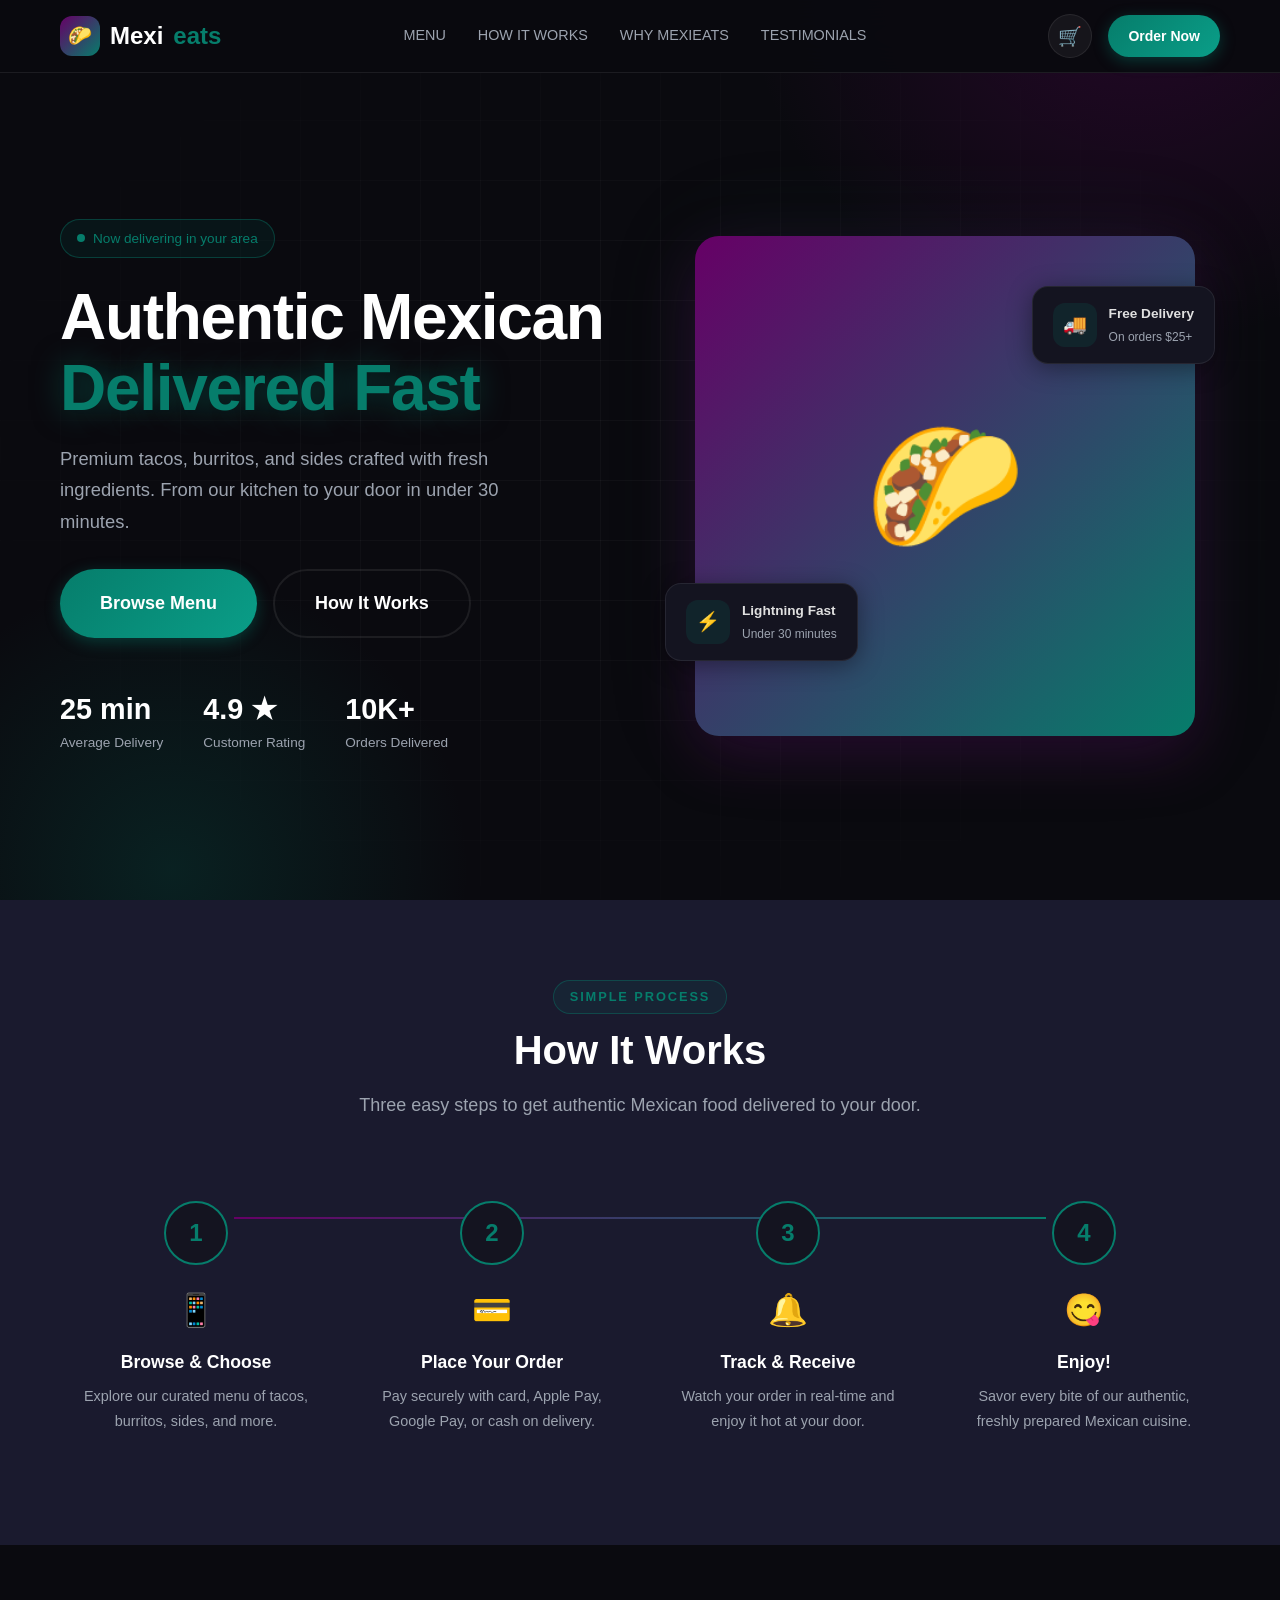
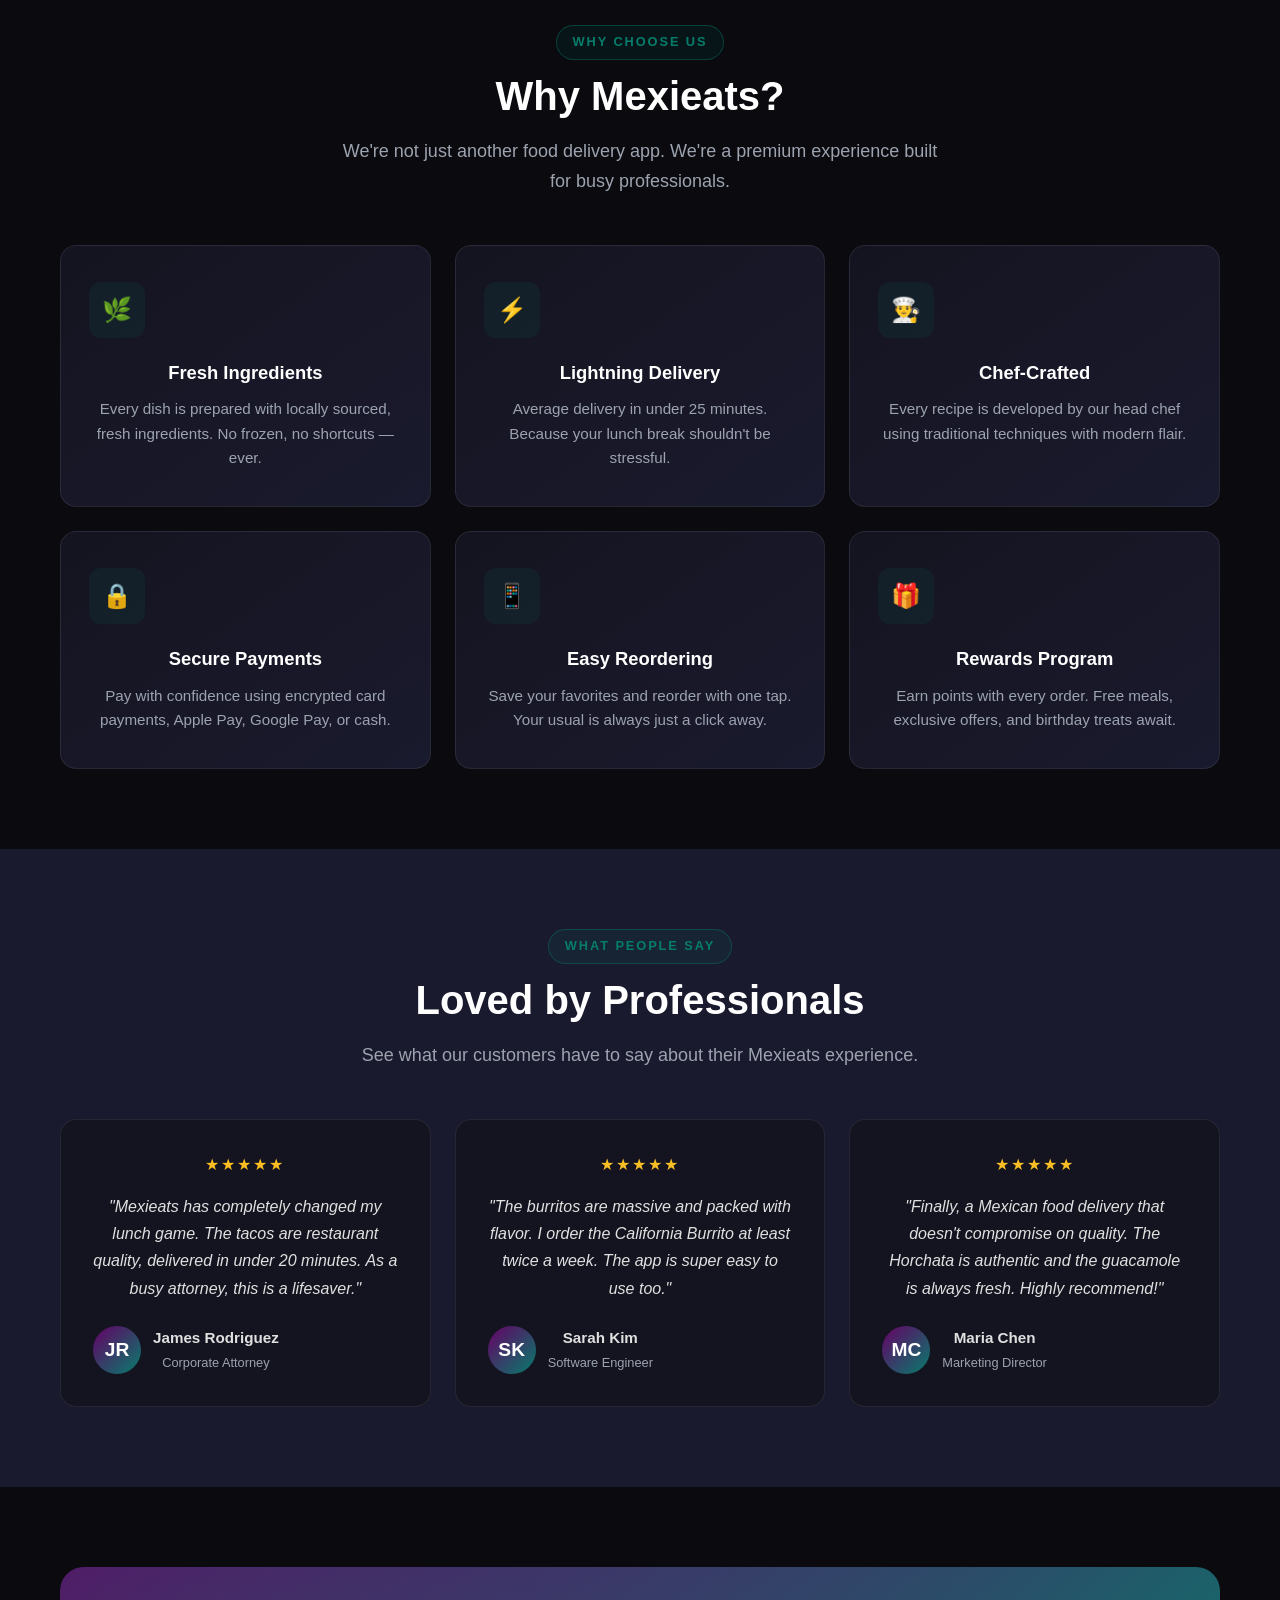
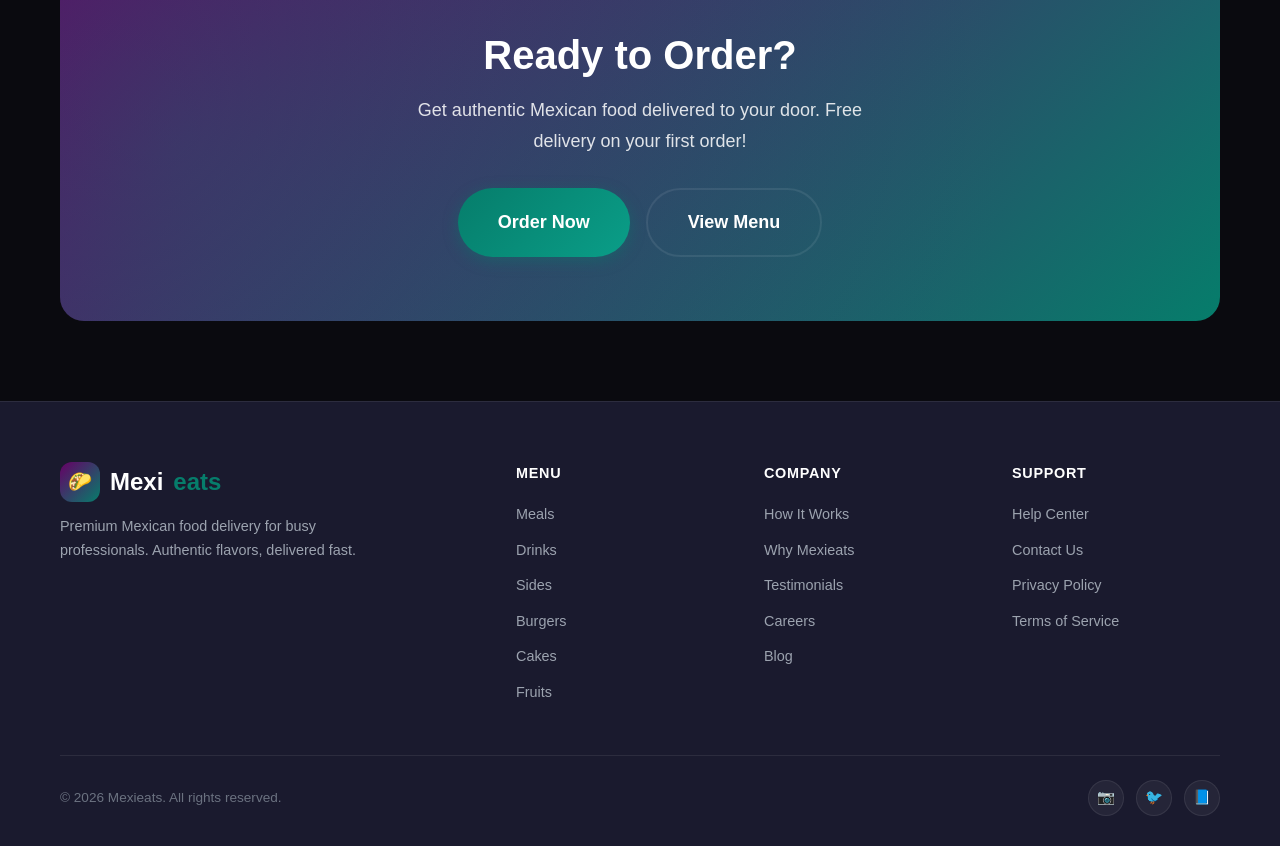
==== index.html @ 7af0306f "Mexieats - Premium Mexican food delivery website with dark theme, menu, cart, and checkout flow" ====
<!DOCTYPE html>
<html lang="en">
<head>
  <meta charset="UTF-8">
  <meta name="viewport" content="width=device-width, initial-scale=1.0">
  <title>Mexieats - Premium Mexican Food Delivery</title>
  <meta name="description" content="Authentic Mexican cuisine delivered to your door. Order tacos, burritos, drinks & more from Mexieats.">
  <link rel="stylesheet" href="css/styles.css">
  <link rel="icon" href="data:image/svg+xml,<svg xmlns='http://www.w3.org/2000/svg' viewBox='0 0 100 100'><text y='.9em' font-size='90'>🌮</text></svg>">
</head>
<body>

  <!-- Navbar -->
  <nav class="navbar">
    <div class="container">
      <a href="index.html" class="nav-logo">
        <div class="nav-logo-icon">🌮</div>
        Mexi<span>eats</span>
      </a>
      <div class="nav-links">
        <a href="menu.html" class="nav-link">MENU</a>
        <a href="#how-it-works" class="nav-link">HOW IT WORKS</a>
        <a href="#why-mexieats" class="nav-link">WHY MEXIEATS</a>
        <a href="#testimonials" class="nav-link">TESTIMONIALS</a>
      </div>
      <div class="nav-actions">
        <button class="nav-cart" aria-label="Open cart">
          🛒
          <span class="nav-cart-badge">0</span>
        </button>
        <a href="menu.html" class="btn btn-primary btn-sm">Order Now</a>
        <button class="mobile-menu-btn" aria-label="Toggle menu">
          <span></span><span></span><span></span>
        </button>
      </div>
    </div>
  </nav>

  <!-- Mobile Menu -->
  <div class="mobile-menu">
    <a href="menu.html" class="nav-link">MENU</a>
    <a href="#how-it-works" class="nav-link">HOW IT WORKS</a>
    <a href="#why-mexieats" class="nav-link">WHY MEXIEATS</a>
    <a href="#testimonials" class="nav-link">TESTIMONIALS</a>
    <a href="menu.html" class="btn btn-primary">Order Now</a>
  </div>

  <!-- Hero Section -->
  <section class="hero">
    <div class="hero-bg">
      <div class="hero-bg-gradient"></div>
      <div class="hero-bg-gradient-2"></div>
      <div class="hero-grid"></div>
    </div>
    <div class="container">
      <div class="hero-content">
        <div class="hero-badge">
          <span class="hero-badge-dot"></span>
          Now delivering in your area
        </div>
        <h1>Authentic Mexican<br><span class="glow">Delivered Fast</span></h1>
        <p class="hero-desc">Premium tacos, burritos, and sides crafted with fresh ingredients. From our kitchen to your door in under 30 minutes.</p>
        <div class="hero-cta">
          <a href="menu.html" class="btn btn-primary btn-lg">Browse Menu</a>
          <a href="#how-it-works" class="btn btn-secondary btn-lg">How It Works</a>
        </div>
        <div class="hero-stats">
          <div class="hero-stat">
            <div class="hero-stat-number">25 min</div>
            <div class="hero-stat-label">Average Delivery</div>
          </div>
          <div class="hero-stat">
            <div class="hero-stat-number">4.9 ★</div>
            <div class="hero-stat-label">Customer Rating</div>
          </div>
          <div class="hero-stat">
            <div class="hero-stat-number">10K+</div>
            <div class="hero-stat-label">Orders Delivered</div>
          </div>
        </div>
      </div>
      <div class="hero-visual">
        <div class="hero-image-wrapper">
          <div class="hero-image">🌮</div>
          <div class="hero-float-card card-1">
            <div class="icon">🚚</div>
            <div class="info">
              <h4>Free Delivery</h4>
              <p>On orders $25+</p>
            </div>
          </div>
          <div class="hero-float-card card-2">
            <div class="icon">⚡</div>
            <div class="info">
              <h4>Lightning Fast</h4>
              <p>Under 30 minutes</p>
            </div>
          </div>
        </div>
      </div>
    </div>
  </section>

  <!-- How It Works -->
  <section class="how-it-works section-padding" id="how-it-works">
    <div class="container text-center">
      <span class="section-label">Simple Process</span>
      <h2 class="section-title">How It Works</h2>
      <p class="section-desc">Three easy steps to get authentic Mexican food delivered to your door.</p>
      <div class="steps-grid">
        <div class="step-card reveal">
          <div class="step-number">1</div>
          <div style="font-size:2rem;margin-bottom:12px">📱</div>
          <h3>Browse & Choose</h3>
          <p>Explore our curated menu of tacos, burritos, sides, and more.</p>
        </div>
        <div class="step-card reveal">
          <div class="step-number">2</div>
          <div style="font-size:2rem;margin-bottom:12px">💳</div>
          <h3>Place Your Order</h3>
          <p>Pay securely with card, Apple Pay, Google Pay, or cash on delivery.</p>
        </div>
        <div class="step-card reveal">
          <div class="step-number">3</div>
          <div style="font-size:2rem;margin-bottom:12px">🔔</div>
          <h3>Track & Receive</h3>
          <p>Watch your order in real-time and enjoy it hot at your door.</p>
        </div>
        <div class="step-card reveal">
          <div class="step-number">4</div>
          <div style="font-size:2rem;margin-bottom:12px">😋</div>
          <h3>Enjoy!</h3>
          <p>Savor every bite of our authentic, freshly prepared Mexican cuisine.</p>
        </div>
      </div>
    </div>
  </section>

  <!-- Why Mexieats -->
  <section class="section-padding" id="why-mexieats">
    <div class="container text-center">
      <span class="section-label">Why Choose Us</span>
      <h2 class="section-title">Why Mexieats?</h2>
      <p class="section-desc">We're not just another food delivery app. We're a premium experience built for busy professionals.</p>
      <div class="why-grid">
        <div class="why-card reveal">
          <div class="why-card-icon">🌿</div>
          <h3>Fresh Ingredients</h3>
          <p>Every dish is prepared with locally sourced, fresh ingredients. No frozen, no shortcuts — ever.</p>
        </div>
        <div class="why-card reveal">
          <div class="why-card-icon">⚡</div>
          <h3>Lightning Delivery</h3>
          <p>Average delivery in under 25 minutes. Because your lunch break shouldn't be stressful.</p>
        </div>
        <div class="why-card reveal">
          <div class="why-card-icon">👨‍🍳</div>
          <h3>Chef-Crafted</h3>
          <p>Every recipe is developed by our head chef using traditional techniques with modern flair.</p>
        </div>
        <div class="why-card reveal">
          <div class="why-card-icon">🔒</div>
          <h3>Secure Payments</h3>
          <p>Pay with confidence using encrypted card payments, Apple Pay, Google Pay, or cash.</p>
        </div>
        <div class="why-card reveal">
          <div class="why-card-icon">📱</div>
          <h3>Easy Reordering</h3>
          <p>Save your favorites and reorder with one tap. Your usual is always just a click away.</p>
        </div>
        <div class="why-card reveal">
          <div class="why-card-icon">🎁</div>
          <h3>Rewards Program</h3>
          <p>Earn points with every order. Free meals, exclusive offers, and birthday treats await.</p>
        </div>
      </div>
    </div>
  </section>

  <!-- Testimonials -->
  <section class="testimonials section-padding" id="testimonials">
    <div class="container text-center">
      <span class="section-label">What People Say</span>
      <h2 class="section-title">Loved by Professionals</h2>
      <p class="section-desc">See what our customers have to say about their Mexieats experience.</p>
      <div class="testimonials-grid">
        <div class="testimonial-card reveal">
          <div class="testimonial-stars">★★★★★</div>
          <p class="testimonial-text">"Mexieats has completely changed my lunch game. The tacos are restaurant quality, delivered in under 20 minutes. As a busy attorney, this is a lifesaver."</p>
          <div class="testimonial-author">
            <div class="testimonial-avatar">JR</div>
            <div class="testimonial-author-info">
              <h4>James Rodriguez</h4>
              <p>Corporate Attorney</p>
            </div>
          </div>
        </div>
        <div class="testimonial-card reveal">
          <div class="testimonial-stars">★★★★★</div>
          <p class="testimonial-text">"The burritos are massive and packed with flavor. I order the California Burrito at least twice a week. The app is super easy to use too."</p>
          <div class="testimonial-author">
            <div class="testimonial-avatar">SK</div>
            <div class="testimonial-author-info">
              <h4>Sarah Kim</h4>
              <p>Software Engineer</p>
            </div>
          </div>
        </div>
        <div class="testimonial-card reveal">
          <div class="testimonial-stars">★★★★★</div>
          <p class="testimonial-text">"Finally, a Mexican food delivery that doesn't compromise on quality. The Horchata is authentic and the guacamole is always fresh. Highly recommend!"</p>
          <div class="testimonial-author">
            <div class="testimonial-avatar">MC</div>
            <div class="testimonial-author-info">
              <h4>Maria Chen</h4>
              <p>Marketing Director</p>
            </div>
          </div>
        </div>
      </div>
    </div>
  </section>

  <!-- CTA -->
  <section class="cta-section section-padding">
    <div class="container">
      <div class="cta-card reveal">
        <h2>Ready to Order?</h2>
        <p>Get authentic Mexican food delivered to your door. Free delivery on your first order!</p>
        <div class="cta-buttons">
          <a href="menu.html" class="btn btn-primary btn-lg">Order Now</a>
          <a href="menu.html" class="btn btn-secondary btn-lg">View Menu</a>
        </div>
      </div>
    </div>
  </section>

  <!-- Footer -->
  <footer class="footer">
    <div class="container">
      <div class="footer-grid">
        <div class="footer-brand">
          <a href="index.html" class="nav-logo">
            <div class="nav-logo-icon">🌮</div>
            Mexi<span>eats</span>
          </a>
          <p>Premium Mexican food delivery for busy professionals. Authentic flavors, delivered fast.</p>
        </div>
        <div>
          <h4>Menu</h4>
          <ul class="footer-links">
            <li><a href="menu.html">Meals</a></li>
            <li><a href="menu.html">Drinks</a></li>
            <li><a href="menu.html">Sides</a></li>
            <li><a href="menu.html">Burgers</a></li>
            <li><a href="menu.html">Cakes</a></li>
            <li><a href="menu.html">Fruits</a></li>
          </ul>
        </div>
        <div>
          <h4>Company</h4>
          <ul class="footer-links">
            <li><a href="#how-it-works">How It Works</a></li>
            <li><a href="#why-mexieats">Why Mexieats</a></li>
            <li><a href="#testimonials">Testimonials</a></li>
            <li><a href="#">Careers</a></li>
            <li><a href="#">Blog</a></li>
          </ul>
        </div>
        <div>
          <h4>Support</h4>
          <ul class="footer-links">
            <li><a href="#">Help Center</a></li>
            <li><a href="#">Contact Us</a></li>
            <li><a href="#">Privacy Policy</a></li>
            <li><a href="#">Terms of Service</a></li>
          </ul>
        </div>
      </div>
      <div class="footer-bottom">
        <p>&copy; 2026 Mexieats. All rights reserved.</p>
        <div class="footer-socials">
          <a href="#" class="footer-social" aria-label="Instagram">📷</a>
          <a href="#" class="footer-social" aria-label="Twitter">🐦</a>
          <a href="#" class="footer-social" aria-label="Facebook">📘</a>
        </div>
      </div>
    </div>
  </footer>

  <!-- Cart Overlay & Sidebar -->
  <div class="cart-overlay"></div>
  <div class="cart-sidebar">
    <div class="cart-header">
      <h3>Your Order</h3>
      <button class="cart-close" aria-label="Close cart">✕</button>
    </div>
    <div class="cart-items"></div>
    <div class="cart-footer" style="display:none">
      <div class="cart-summary-row"><span>Subtotal</span><span class="cart-subtotal">$0.00</span></div>
      <div class="cart-summary-row"><span>Tax (8%)</span><span class="cart-tax">$0.00</span></div>
      <div class="cart-summary-row"><span>Delivery</span><span class="cart-delivery">FREE</span></div>
      <div class="cart-summary-row total"><span>Total</span><span class="cart-grand-total">$0.00</span></div>
      <a href="checkout.html" class="btn btn-primary">Proceed to Checkout</a>
    </div>
  </div>

  <!-- Floating Cart Button -->
  <div class="cart-float">
    <button class="cart-float-btn">
      🛒 View Order
      <span class="cart-float-count">0</span>
    </button>
  </div>

  <script src="js/menu-data.js"></script>
  <script src="js/app.js"></script>
</body>
</html>
---- css/styles.css ----
/* ================================================
   MEXIEATS - Premium Mexican Food Delivery
   Brand Colors: #660066 (Deep Purple), #067D6B (Teal)
   Theme: Dark, Modern, Conversion-Focused
   ================================================ */
:root {
  --primary: #660066;
  --primary-light: #8B008B;
  --primary-dark: #4A004A;
  --secondary: #067D6B;
  --secondary-light: #0A9E88;
  --secondary-dark: #045C4E;
  --bg-dark: #0A0A0F;
  --bg-card: #141420;
  --bg-card-hover: #1C1C2E;
  --bg-surface: #1A1A2E;
  --bg-nav: rgba(10, 10, 15, 0.95);
  --text-white: #FFFFFF;
  --text-light: #E0E0E0;
  --text-muted: #9CA3AF;
  --text-dim: #6B7280;
  --border-subtle: rgba(255, 255, 255, 0.08);
  --border-teal: rgba(6, 125, 107, 0.4);
  --glow-teal: 0 0 20px rgba(6, 125, 107, 0.3);
  --glow-purple: 0 0 20px rgba(102, 0, 102, 0.3);
  --gradient-hero: linear-gradient(135deg, #660066 0%, #067D6B 100%);
  --gradient-cta: linear-gradient(135deg, #067D6B 0%, #0A9E88 100%);
  --gradient-card: linear-gradient(145deg, #141420 0%, #1A1A2E 100%);
  --radius-sm: 8px;
  --radius-md: 12px;
  --radius-lg: 16px;
  --radius-xl: 24px;
  --radius-full: 9999px;
  --shadow-card: 0 4px 24px rgba(0, 0, 0, 0.4);
  --shadow-card-hover: 0 8px 40px rgba(0, 0, 0, 0.6);
  --transition-fast: 0.2s ease;
  --transition-normal: 0.3s ease;
  --font: 'SF Pro Rounded', -apple-system, BlinkMacSystemFont, 'Segoe UI', Roboto, sans-serif;
}
*, *::before, *::after { margin: 0; padding: 0; box-sizing: border-box; }
html { scroll-behavior: smooth; font-size: 16px; }
body { font-family: var(--font); background: var(--bg-dark); color: var(--text-light); line-height: 1.6; overflow-x: hidden; -webkit-font-smoothing: antialiased; }
a { text-decoration: none; color: inherit; transition: color var(--transition-fast); }
ul { list-style: none; }
img { max-width: 100%; height: auto; display: block; }
button { font-family: var(--font); cursor: pointer; border: none; outline: none; background: none; font-size: 1rem; }
input, select, textarea { font-family: var(--font); font-size: 1rem; }
.container { width: 100%; max-width: 1200px; margin: 0 auto; padding: 0 20px; }
.section-padding { padding: 80px 0; }
.text-center { text-align: center; }

/* Typography */
h1 { font-size: clamp(2.5rem, 6vw, 4rem); font-weight: 700; color: var(--text-white); line-height: 1.1; letter-spacing: -0.02em; }
h2 { font-size: clamp(1.8rem, 4vw, 2.5rem); font-weight: 600; color: var(--text-white); line-height: 1.2; }
h3 { font-size: clamp(1.2rem, 2.5vw, 1.5rem); font-weight: 600; color: var(--text-white); }
p { font-size: clamp(1rem, 1.5vw, 1.125rem); color: var(--text-light); line-height: 1.7; }
.section-label { display: inline-block; font-size: 0.8rem; font-weight: 600; text-transform: uppercase; letter-spacing: 0.15em; color: var(--secondary); margin-bottom: 12px; padding: 6px 16px; background: rgba(6, 125, 107, 0.1); border: 1px solid var(--border-teal); border-radius: var(--radius-full); }
.section-title { margin-bottom: 16px; }
.section-desc { max-width: 600px; margin: 0 auto 48px; color: var(--text-muted); }

/* Buttons */
.btn { display: inline-flex; align-items: center; justify-content: center; gap: 8px; padding: 14px 32px; font-size: 1rem; font-weight: 600; border-radius: var(--radius-full); transition: all var(--transition-normal); white-space: nowrap; position: relative; overflow: hidden; }
.btn::before { content: ''; position: absolute; top: 0; left: -100%; width: 100%; height: 100%; background: linear-gradient(90deg, transparent, rgba(255,255,255,0.15), transparent); transition: left 0.5s ease; }
.btn:hover::before { left: 100%; }
.btn-primary { background: var(--gradient-cta); color: var(--text-white); box-shadow: 0 4px 15px rgba(6, 125, 107, 0.4); }
.btn-primary:hover { transform: translateY(-2px); box-shadow: 0 6px 25px rgba(6, 125, 107, 0.5); }
.btn-primary:active { transform: translateY(0); }
.btn-primary:disabled { opacity: 0.5; cursor: not-allowed; transform: none; box-shadow: none; }
.btn-secondary { background: transparent; color: var(--text-white); border: 2px solid var(--border-subtle); }
.btn-secondary:hover { border-color: var(--secondary); color: var(--secondary); transform: translateY(-2px); }
.btn-outline { background: transparent; color: var(--secondary); border: 2px solid var(--secondary); }
.btn-outline:hover { background: var(--secondary); color: var(--text-white); transform: translateY(-2px); }
.btn-ghost { background: rgba(255, 255, 255, 0.05); color: var(--text-light); border: 1px solid var(--border-subtle); }
.btn-ghost:hover { background: rgba(255, 255, 255, 0.1); border-color: var(--secondary); }
.btn-sm { padding: 10px 20px; font-size: 0.875rem; }
.btn-lg { padding: 18px 40px; font-size: 1.125rem; }
.btn-icon { width: 48px; height: 48px; padding: 0; border-radius: 50%; }

/* Navbar */
.navbar { position: fixed; top: 0; left: 0; right: 0; z-index: 1000; background: var(--bg-nav); backdrop-filter: blur(20px); border-bottom: 1px solid var(--border-subtle); transition: all var(--transition-normal); }
.navbar.scrolled { background: rgba(10, 10, 15, 0.98); box-shadow: 0 4px 30px rgba(0, 0, 0, 0.3); }
.navbar .container { display: flex; align-items: center; justify-content: space-between; height: 72px; }
.nav-logo { display: flex; align-items: center; gap: 10px; font-size: 1.5rem; font-weight: 700; color: var(--text-white); }
.nav-logo-icon { width: 40px; height: 40px; background: var(--gradient-hero); border-radius: var(--radius-md); display: flex; align-items: center; justify-content: center; font-size: 1.2rem; }
.nav-logo span { color: var(--secondary); }
.nav-links { display: flex; align-items: center; gap: 32px; }
.nav-link { font-size: 0.9rem; font-weight: 500; color: var(--text-muted); transition: color var(--transition-fast); position: relative; padding: 4px 0; }
.nav-link::after { content: ''; position: absolute; bottom: -2px; left: 0; width: 0; height: 2px; background: var(--secondary); transition: width var(--transition-normal); }
.nav-link:hover, .nav-link.active { color: var(--text-white); }
.nav-link:hover::after, .nav-link.active::after { width: 100%; }
.nav-actions { display: flex; align-items: center; gap: 16px; }
.nav-cart { position: relative; display: flex; align-items: center; justify-content: center; width: 44px; height: 44px; border-radius: 50%; background: rgba(255, 255, 255, 0.05); border: 1px solid var(--border-subtle); color: var(--text-light); transition: all var(--transition-fast); font-size: 1.2rem; }
.nav-cart:hover { background: rgba(255, 255, 255, 0.1); border-color: var(--secondary); color: var(--secondary); }
.nav-cart-badge { position: absolute; top: -4px; right: -4px; width: 20px; height: 20px; background: var(--secondary); color: white; border-radius: 50%; font-size: 0.7rem; font-weight: 700; display: flex; align-items: center; justify-content: center; border: 2px solid var(--bg-dark); opacity: 0; transform: scale(0); transition: all var(--transition-fast); }
.nav-cart-badge.visible { opacity: 1; transform: scale(1); }
.mobile-menu-btn { display: none; flex-direction: column; gap: 5px; padding: 8px; cursor: pointer; }
.mobile-menu-btn span { display: block; width: 24px; height: 2px; background: var(--text-white); transition: all var(--transition-normal); border-radius: 2px; }
.mobile-menu-btn.active span:nth-child(1) { transform: rotate(45deg) translate(5px, 5px); }
.mobile-menu-btn.active span:nth-child(2) { opacity: 0; }
.mobile-menu-btn.active span:nth-child(3) { transform: rotate(-45deg) translate(5px, -5px); }
.mobile-menu { display: none; position: fixed; top: 72px; left: 0; right: 0; bottom: 0; background: var(--bg-dark); padding: 32px 20px; z-index: 999; overflow-y: auto; }
.mobile-menu.active { display: block; animation: slideDown 0.3s ease; }
.mobile-menu .nav-link { display: block; padding: 16px 0; font-size: 1.1rem; border-bottom: 1px solid var(--border-subtle); }
.mobile-menu .btn { width: 100%; margin-top: 24px; }
@keyframes slideDown { from { opacity: 0; transform: translateY(-10px); } to { opacity: 1; transform: translateY(0); } }

/* Hero */
.hero { min-height: 100vh; display: flex; align-items: center; position: relative; overflow: hidden; padding-top: 72px; }
.hero-bg { position: absolute; inset: 0; z-index: 0; }
.hero-bg-gradient { position: absolute; top: -50%; right: -20%; width: 800px; height: 800px; background: radial-gradient(circle, rgba(102, 0, 102, 0.3) 0%, transparent 70%); border-radius: 50%; animation: float 8s ease-in-out infinite; }
.hero-bg-gradient-2 { position: absolute; bottom: -30%; left: -10%; width: 600px; height: 600px; background: radial-gradient(circle, rgba(6, 125, 107, 0.2) 0%, transparent 70%); border-radius: 50%; animation: float 10s ease-in-out infinite reverse; }
.hero-grid { position: absolute; inset: 0; background-image: linear-gradient(rgba(255,255,255,0.03) 1px, transparent 1px), linear-gradient(90deg, rgba(255,255,255,0.03) 1px, transparent 1px); background-size: 60px 60px; mask-image: radial-gradient(ellipse at center, black 30%, transparent 80%); }
.hero .container { display: grid; grid-template-columns: 1fr 1fr; gap: 60px; align-items: center; position: relative; z-index: 1; }
.hero-content { max-width: 600px; }
.hero-badge { display: inline-flex; align-items: center; gap: 8px; padding: 8px 16px; background: rgba(6, 125, 107, 0.1); border: 1px solid var(--border-teal); border-radius: var(--radius-full); font-size: 0.85rem; color: var(--secondary); margin-bottom: 24px; animation: fadeInUp 0.6s ease; }
.hero-badge-dot { width: 8px; height: 8px; background: var(--secondary); border-radius: 50%; animation: pulse 2s ease-in-out infinite; }
.hero h1 { margin-bottom: 20px; animation: fadeInUp 0.6s ease 0.1s both; }
.hero h1 .glow { color: var(--secondary); text-shadow: 0 0 30px rgba(6, 125, 107, 0.5); }
.hero-desc { font-size: 1.15rem; color: var(--text-muted); margin-bottom: 32px; max-width: 480px; animation: fadeInUp 0.6s ease 0.2s both; }
.hero-cta { display: flex; gap: 16px; flex-wrap: wrap; margin-bottom: 48px; animation: fadeInUp 0.6s ease 0.3s both; }
.hero-stats { display: flex; gap: 40px; animation: fadeInUp 0.6s ease 0.4s both; }
.hero-stat-number { font-size: 1.8rem; font-weight: 700; color: var(--text-white); }
.hero-stat-label { font-size: 0.85rem; color: var(--text-muted); }
.hero-visual { position: relative; display: flex; align-items: center; justify-content: center; animation: fadeInRight 0.8s ease 0.3s both; }
.hero-image-wrapper { position: relative; width: 100%; max-width: 500px; }
.hero-image { width: 100%; aspect-ratio: 1; background: var(--gradient-hero); border-radius: var(--radius-xl); display: flex; align-items: center; justify-content: center; font-size: 8rem; box-shadow: 0 20px 60px rgba(102, 0, 102, 0.3), 0 0 100px rgba(6, 125, 107, 0.1); position: relative; overflow: hidden; }
.hero-image::before { content: ''; position: absolute; inset: -2px; background: var(--gradient-hero); border-radius: inherit; z-index: -1; opacity: 0.5; filter: blur(20px); }
.hero-float-card { position: absolute; background: var(--bg-card); border: 1px solid var(--border-subtle); border-radius: var(--radius-lg); padding: 16px 20px; display: flex; align-items: center; gap: 12px; box-shadow: var(--shadow-card); animation: floatCard 4s ease-in-out infinite; }
.hero-float-card.card-1 { top: 10%; right: -20px; }
.hero-float-card.card-2 { bottom: 15%; left: -30px; animation-delay: 1s; }
.hero-float-card .icon { width: 44px; height: 44px; background: rgba(6, 125, 107, 0.15); border-radius: var(--radius-md); display: flex; align-items: center; justify-content: center; font-size: 1.2rem; }
.hero-float-card .info h4 { font-size: 0.85rem; margin-bottom: 2px; }
.hero-float-card .info p { font-size: 0.75rem; color: var(--text-muted); }
@keyframes float { 0%, 100% { transform: translateY(0) rotate(0deg); } 50% { transform: translateY(-30px) rotate(5deg); } }
@keyframes floatCard { 0%, 100% { transform: translateY(0); } 50% { transform: translateY(-10px); } }
@keyframes pulse { 0%, 100% { opacity: 1; } 50% { opacity: 0.5; } }
@keyframes fadeInUp { from { opacity: 0; transform: translateY(30px); } to { opacity: 1; transform: translateY(0); } }
@keyframes fadeInRight { from { opacity: 0; transform: translateX(30px); } to { opacity: 1; transform: translateX(0); } }

/* Steps */
.how-it-works { background: var(--bg-surface); position: relative; }
.steps-grid { display: grid; grid-template-columns: repeat(4, 1fr); gap: 24px; position: relative; }
.steps-grid::before { content: ''; position: absolute; top: 48px; left: 15%; right: 15%; height: 2px; background: linear-gradient(90deg, var(--primary), var(--secondary)); z-index: 0; }
.step-card { text-align: center; position: relative; z-index: 1; padding: 32px 20px; }
.step-number { width: 64px; height: 64px; background: var(--bg-card); border: 2px solid var(--secondary); border-radius: 50%; display: flex; align-items: center; justify-content: center; font-size: 1.5rem; font-weight: 700; color: var(--secondary); margin: 0 auto 20px; transition: all var(--transition-normal); }
.step-card:hover .step-number { background: var(--secondary); color: white; transform: scale(1.1); box-shadow: var(--glow-teal); }
.step-card h3 { margin-bottom: 8px; font-size: 1.1rem; }
.step-card p { font-size: 0.9rem; color: var(--text-muted); }

/* Why Cards */
.why-grid { display: grid; grid-template-columns: repeat(3, 1fr); gap: 24px; }
.why-card { background: var(--gradient-card); border: 1px solid var(--border-subtle); border-radius: var(--radius-lg); padding: 36px 28px; transition: all var(--transition-normal); position: relative; overflow: hidden; }
.why-card::before { content: ''; position: absolute; top: 0; left: 0; right: 0; height: 3px; background: var(--gradient-hero); transform: scaleX(0); transition: transform var(--transition-normal); }
.why-card:hover { transform: translateY(-4px); border-color: var(--border-teal); box-shadow: var(--shadow-card-hover); }
.why-card:hover::before { transform: scaleX(1); }
.why-card-icon { width: 56px; height: 56px; background: rgba(6, 125, 107, 0.1); border-radius: var(--radius-md); display: flex; align-items: center; justify-content: center; font-size: 1.5rem; margin-bottom: 20px; transition: all var(--transition-normal); }
.why-card:hover .why-card-icon { background: var(--secondary); transform: scale(1.1); }
.why-card h3 { margin-bottom: 10px; font-size: 1.15rem; }
.why-card p { font-size: 0.95rem; color: var(--text-muted); line-height: 1.6; }

/* Testimonials */
.testimonials { background: var(--bg-surface); }
.testimonials-grid { display: grid; grid-template-columns: repeat(3, 1fr); gap: 24px; }
.testimonial-card { background: var(--bg-card); border: 1px solid var(--border-subtle); border-radius: var(--radius-lg); padding: 32px; transition: all var(--transition-normal); }
.testimonial-card:hover { transform: translateY(-4px); border-color: var(--border-teal); box-shadow: var(--shadow-card-hover); }
.testimonial-stars { color: #FBBF24; font-size: 1rem; margin-bottom: 16px; letter-spacing: 2px; }
.testimonial-text { font-size: 1rem; color: var(--text-light); line-height: 1.7; margin-bottom: 24px; font-style: italic; }
.testimonial-author { display: flex; align-items: center; gap: 12px; }
.testimonial-avatar { width: 48px; height: 48px; background: var(--gradient-hero); border-radius: 50%; display: flex; align-items: center; justify-content: center; font-size: 1.2rem; font-weight: 600; color: white; }
.testimonial-author-info h4 { font-size: 0.95rem; margin-bottom: 2px; }
.testimonial-author-info p { font-size: 0.8rem; color: var(--text-muted); }

/* CTA */
.cta-section { position: relative; overflow: hidden; }
.cta-card { background: var(--gradient-hero); border-radius: var(--radius-xl); padding: 64px 48px; text-align: center; position: relative; overflow: hidden; }
.cta-card::before { content: ''; position: absolute; top: -50%; left: -50%; width: 200%; height: 200%; background: radial-gradient(circle at 30% 50%, rgba(6, 125, 107, 0.3) 0%, transparent 50%); animation: float 6s ease-in-out infinite; }
.cta-card h2 { margin-bottom: 16px; position: relative; }
.cta-card p { max-width: 500px; margin: 0 auto 32px; color: rgba(255, 255, 255, 0.85); position: relative; }
.cta-buttons { display: flex; gap: 16px; justify-content: center; flex-wrap: wrap; position: relative; }

/* Footer */
.footer { background: var(--bg-surface); border-top: 1px solid var(--border-subtle); padding: 60px 0 30px; }
.footer-grid { display: grid; grid-template-columns: 2fr 1fr 1fr 1fr; gap: 40px; margin-bottom: 40px; }
.footer-brand p { color: var(--text-muted); font-size: 0.9rem; margin-top: 12px; max-width: 300px; }
.footer h4 { font-size: 0.9rem; font-weight: 600; color: var(--text-white); margin-bottom: 16px; text-transform: uppercase; letter-spacing: 0.05em; }
.footer-links li { margin-bottom: 10px; }
.footer-links a { font-size: 0.9rem; color: var(--text-muted); transition: color var(--transition-fast); }
.footer-links a:hover { color: var(--secondary); }
.footer-bottom { border-top: 1px solid var(--border-subtle); padding-top: 24px; display: flex; align-items: center; justify-content: space-between; }
.footer-bottom p { font-size: 0.85rem; color: var(--text-dim); }
.footer-socials { display: flex; gap: 12px; }
.footer-social { width: 36px; height: 36px; border-radius: 50%; background: rgba(255, 255, 255, 0.05); border: 1px solid var(--border-subtle); display: flex; align-items: center; justify-content: center; color: var(--text-muted); font-size: 0.9rem; transition: all var(--transition-fast); }
.footer-social:hover { background: var(--secondary); border-color: var(--secondary); color: white; }

/* Menu Page */
.menu-hero { padding: 140px 0 60px; text-align: center; background: var(--bg-surface); position: relative; overflow: hidden; }
.menu-hero::before { content: ''; position: absolute; top: 0; left: 50%; transform: translateX(-50%); width: 600px; height: 600px; background: radial-gradient(circle, rgba(102, 0, 102, 0.2) 0%, transparent 70%); border-radius: 50%; }
.menu-tabs { display: flex; gap: 8px; justify-content: center; flex-wrap: wrap; margin-top: 32px; position: relative; }
.menu-tab { padding: 10px 24px; border-radius: var(--radius-full); font-size: 0.9rem; font-weight: 500; color: var(--text-muted); background: rgba(255, 255, 255, 0.05); border: 1px solid var(--border-subtle); transition: all var(--transition-fast); cursor: pointer; }
.menu-tab:hover { color: var(--text-white); border-color: var(--secondary); }
.menu-tab.active { background: var(--secondary); color: white; border-color: var(--secondary); }
.menu-content { padding: 48px 0 80px; }
.menu-category { display: none; }
.menu-category.active { display: block; animation: fadeInUp 0.4s ease; }
.menu-grid { display: grid; grid-template-columns: repeat(auto-fill, minmax(280px, 1fr)); gap: 24px; }
.category-heading { font-size: 1.4rem; font-weight: 600; color: var(--text-white); margin-bottom: 24px; padding-bottom: 12px; border-bottom: 2px solid var(--border-subtle); }

/* Menu Card */
.menu-card { background: var(--gradient-card); border: 1px solid var(--border-subtle); border-radius: var(--radius-lg); overflow: hidden; transition: all var(--transition-normal); display: flex; flex-direction: column; }
.menu-card:hover { transform: translateY(-4px); border-color: var(--border-teal); box-shadow: var(--shadow-card-hover); }
.menu-card-image { width: 100%; aspect-ratio: 16/10; background: var(--bg-surface); display: flex; align-items: center; justify-content: center; font-size: 4rem; position: relative; overflow: hidden; }
.menu-card-image::after { content: ''; position: absolute; bottom: 0; left: 0; right: 0; height: 40%; background: linear-gradient(to top, var(--bg-card), transparent); }
.menu-card-badge { position: absolute; top: 12px; left: 12px; padding: 4px 10px; background: var(--primary); color: white; font-size: 0.7rem; font-weight: 600; border-radius: var(--radius-full); text-transform: uppercase; letter-spacing: 0.05em; z-index: 1; }
.menu-card-badge.popular { background: var(--secondary); }
.menu-card-badge.new { background: #EF4444; }
.menu-card-body { padding: 20px; flex: 1; display: flex; flex-direction: column; }
.menu-card-header { display: flex; justify-content: space-between; align-items: flex-start; margin-bottom: 8px; }
.menu-card-title { font-size: 1.05rem; font-weight: 600; color: var(--text-white); flex: 1; margin-right: 8px; }
.menu-card-price { font-size: 1.1rem; font-weight: 700; color: var(--secondary); white-space: nowrap; }
.menu-card-desc { font-size: 0.85rem; color: var(--text-muted); line-height: 1.5; margin-bottom: 16px; flex: 1; }
.menu-card-meta { display: flex; gap: 12px; margin-bottom: 16px; }
.menu-card-meta-item { display: flex; align-items: center; gap: 4px; font-size: 0.75rem; color: var(--text-dim); }
.menu-card-footer { display: flex; gap: 8px; align-items: center; }
.btn-add { background: var(--secondary); color: white; width: 100%; padding: 10px; border-radius: var(--radius-md); font-size: 0.875rem; font-weight: 600; transition: all var(--transition-fast); }
.btn-add:hover { background: var(--secondary-light); transform: scale(1.02); }
.btn-add.added { background: var(--primary); }
.qty-control { display: flex; align-items: center; gap: 0; background: rgba(255, 255, 255, 0.05); border: 1px solid var(--border-subtle); border-radius: var(--radius-md); overflow: hidden; }
.qty-btn { width: 36px; height: 36px; background: rgba(255, 255, 255, 0.05); color: var(--text-white); display: flex; align-items: center; justify-content: center; font-size: 1rem; transition: all var(--transition-fast); }
.qty-btn:hover { background: var(--secondary); }
.qty-btn:disabled { opacity: 0.3; cursor: not-allowed; }
.qty-btn:disabled:hover { background: rgba(255, 255, 255, 0.05); }
.qty-value { min-width: 32px; text-align: center; font-weight: 600; color: var(--text-white); font-size: 0.9rem; }

/* Cart Float */
.cart-float { position: fixed; bottom: 24px; right: 24px; z-index: 900; display: none; }
.cart-float.visible { display: block; animation: fadeInUp 0.3s ease; }
.cart-float-btn { display: flex; align-items: center; gap: 12px; padding: 16px 24px; background: var(--secondary); color: white; border-radius: var(--radius-full); box-shadow: 0 8px 30px rgba(6, 125, 107, 0.4); font-weight: 600; transition: all var(--transition-normal); }
.cart-float-btn:hover { transform: translateY(-2px); box-shadow: 0 12px 40px rgba(6, 125, 107, 0.5); }
.cart-float-count { background: white; color: var(--secondary); width: 24px; height: 24px; border-radius: 50%; display: flex; align-items: center; justify-content: center; font-size: 0.8rem; font-weight: 700; }

/* Cart Overlay & Sidebar */
.cart-overlay { position: fixed; inset: 0; background: rgba(0, 0, 0, 0.6); z-index: 1100; opacity: 0; visibility: hidden; transition: all var(--transition-normal); }
.cart-overlay.open { opacity: 1; visibility: visible; }
.cart-sidebar { position: fixed; top: 0; right: 0; width: 100%; max-width: 420px; height: 100vh; background: var(--bg-dark); border-left: 1px solid var(--border-subtle); z-index: 1101; transform: translateX(100%); transition: transform var(--transition-normal); display: flex; flex-direction: column; }
.cart-sidebar.open { transform: translateX(0); }
.cart-header { display: flex; align-items: center; justify-content: space-between; padding: 20px 24px; border-bottom: 1px solid var(--border-subtle); }
.cart-header h3 { font-size: 1.2rem; }
.cart-close { width: 36px; height: 36px; border-radius: 50%; background: rgba(255, 255, 255, 0.05); color: var(--text-muted); display: flex; align-items: center; justify-content: center; font-size: 1.2rem; transition: all var(--transition-fast); }
.cart-close:hover { background: rgba(255, 255, 255, 0.1); color: var(--text-white); }
.cart-items { flex: 1; overflow-y: auto; padding: 16px 24px; }
.cart-empty { text-align: center; padding: 60px 20px; }
.cart-empty-icon { font-size: 3rem; margin-bottom: 16px; }
.cart-empty h3 { margin-bottom: 8px; }
.cart-empty p { color: var(--text-muted); font-size: 0.9rem; }
.cart-item { display: flex; gap: 12px; padding: 16px 0; border-bottom: 1px solid var(--border-subtle); }
.cart-item:last-child { border-bottom: none; }
.cart-item-image { width: 60px; height: 60px; background: var(--bg-surface); border-radius: var(--radius-md); display: flex; align-items: center; justify-content: center; font-size: 1.5rem; flex-shrink: 0; }
.cart-item-details { flex: 1; }
.cart-item-title { font-size: 0.9rem; font-weight: 600; color: var(--text-white); margin-bottom: 4px; }
.cart-item-price { font-size: 0.85rem; color: var(--secondary); font-weight: 600; }
.cart-item-qty { display: flex; align-items: center; gap: 8px; margin-top: 8px; }
.cart-item-remove { color: var(--text-dim); font-size: 0.8rem; transition: color var(--transition-fast); background: none; border: none; cursor: pointer; }
.cart-item-remove:hover { color: #EF4444; }
.cart-footer { padding: 20px 24px; border-top: 1px solid var(--border-subtle); background: var(--bg-surface); }
.cart-summary-row { display: flex; justify-content: space-between; margin-bottom: 8px; font-size: 0.9rem; }
.cart-summary-row.total { font-size: 1.1rem; font-weight: 700; color: var(--text-white); padding-top: 12px; border-top: 1px solid var(--border-subtle); margin-top: 8px; }
.cart-footer .btn { width: 100%; margin-top: 16px; }

/* Checkout Page */
.checkout-page { padding: 140px 0 80px; min-height: 100vh; }
.checkout-grid { display: grid; grid-template-columns: 1fr 420px; gap: 40px; align-items: start; }
.checkout-section { background: var(--gradient-card); border: 1px solid var(--border-subtle); border-radius: var(--radius-lg); padding: 32px; margin-bottom: 24px; }
.checkout-section h3 { margin-bottom: 24px; font-size: 1.2rem; display: flex; align-items: center; gap: 10px; }
.checkout-section h3 .step-num { width: 28px; height: 28px; background: var(--secondary); border-radius: 50%; display: flex; align-items: center; justify-content: center; font-size: 0.8rem; font-weight: 700; }
.form-row { display: grid; grid-template-columns: 1fr 1fr; gap: 16px; margin-bottom: 16px; }
.form-group { margin-bottom: 16px; }
.form-group label { display: block; font-size: 0.85rem; font-weight: 500; color: var(--text-muted); margin-bottom: 6px; }
.form-group input, .form-group select, .form-group textarea { width: 100%; padding: 12px 16px; background: rgba(255, 255, 255, 0.05); border: 1px solid var(--border-subtle); border-radius: var(--radius-md); color: var(--text-white); transition: all var(--transition-fast); font-size: 0.95rem; }
.form-group input:focus, .form-group select:focus { outline: none; border-color: var(--secondary); box-shadow: 0 0 0 3px rgba(6, 125, 107, 0.15); }
.form-group input::placeholder { color: var(--text-dim); }
.form-group.error input, .form-group.error select { border-color: #EF4444; }
.form-error { font-size: 0.8rem; color: #EF4444; margin-top: 4px; display: none; }
.form-group.error .form-error { display: block; }
.delivery-options { display: grid; grid-template-columns: 1fr 1fr; gap: 12px; margin-bottom: 16px; }
.delivery-option { padding: 16px; background: rgba(255, 255, 255, 0.03); border: 2px solid var(--border-subtle); border-radius: var(--radius-md); cursor: pointer; transition: all var(--transition-fast); text-align: center; }
.delivery-option:hover { border-color: var(--secondary); }
.delivery-option.selected { border-color: var(--secondary); background: rgba(6, 125, 107, 0.1); }
.delivery-option-icon { font-size: 1.5rem; margin-bottom: 8px; }
.delivery-option h4 { font-size: 0.9rem; margin-bottom: 4px; }
.delivery-option p { font-size: 0.8rem; color: var(--text-muted); }
.time-slots { display: grid; grid-template-columns: repeat(3, 1fr); gap: 8px; margin-top: 12px; }
.time-slot { padding: 10px; background: rgba(255, 255, 255, 0.03); border: 1px solid var(--border-subtle); border-radius: var(--radius-sm); text-align: center; font-size: 0.85rem; cursor: pointer; transition: all var(--transition-fast); }
.time-slot:hover { border-color: var(--secondary); }
.time-slot.selected { background: var(--secondary); color: white; border-color: var(--secondary); }
.time-slot.unavailable { opacity: 0.4; cursor: not-allowed; text-decoration: line-through; pointer-events: none; }

/* Payment Methods */
.payment-methods { display: grid; grid-template-columns: repeat(3, 1fr); gap: 12px; margin-bottom: 24px; }
.payment-method { padding: 16px; background: rgba(255, 255, 255, 0.03); border: 2px solid var(--border-subtle); border-radius: var(--radius-md); cursor: pointer; transition: all var(--transition-fast); text-align: center; }
.payment-method:hover { border-color: var(--secondary); }
.payment-method.selected { border-color: var(--secondary); background: rgba(6, 125, 107, 0.1); }
.payment-method-icon { font-size: 1.5rem; margin-bottom: 8px; }
.payment-method h4 { font-size: 0.85rem; }
.payment-panel { display: none; }
.payment-panel.active { display: block; animation: fadeInUp 0.3s ease; }
.card-form .form-group { margin-bottom: 16px; }
.wallet-options { display: flex; flex-direction: column; gap: 12px; }
.wallet-btn { display: flex; align-items: center; justify-content: center; gap: 10px; padding: 16px; border-radius: var(--radius-md); font-size: 1rem; font-weight: 600; cursor: pointer; transition: all var(--transition-fast); border: 2px solid transparent; }
.wallet-btn:hover { transform: translateY(-2px); }
.wallet-apple { background: #000; color: white; border-color: #333; }
.wallet-apple:hover { border-color: #555; }
.wallet-google { background: white; color: #333; border-color: #ddd; }
.wallet-google:hover { border-color: #999; }
.cash-amounts { display: grid; grid-template-columns: repeat(4, 1fr); gap: 8px; margin-top: 16px; }
.cash-amount { padding: 12px; background: rgba(255, 255, 255, 0.03); border: 2px solid var(--border-subtle); border-radius: var(--radius-md); text-align: center; font-weight: 600; cursor: pointer; transition: all var(--transition-fast); }
.cash-amount:hover { border-color: var(--secondary); }
.cash-amount.selected { background: var(--secondary); color: white; border-color: var(--secondary); }
.change-display { margin-top: 16px; padding: 12px 16px; background: rgba(6, 125, 107, 0.1); border: 1px solid var(--border-teal); border-radius: var(--radius-md); display: flex; justify-content: space-between; align-items: center; }
.change-display .label { font-size: 0.8rem; color: var(--secondary); text-transform: uppercase; letter-spacing: 0.05em; }
.change-display .amount { font-size: 1.3rem; font-weight: 700; color: var(--secondary); }

/* Checkout Summary */
.checkout-summary { background: var(--gradient-card); border: 1px solid var(--border-subtle); border-radius: var(--radius-lg); padding: 32px; position: sticky; top: 100px; }
.checkout-summary h3 { margin-bottom: 24px; font-size: 1.2rem; }
.checkout-item { display: flex; gap: 12px; padding: 12px 0; border-bottom: 1px solid var(--border-subtle); }
.checkout-item:last-child { border-bottom: none; }
.checkout-item-img { width: 48px; height: 48px; background: var(--bg-surface); border-radius: var(--radius-sm); display: flex; align-items: center; justify-content: center; font-size: 1.2rem; flex-shrink: 0; }
.checkout-item-info { flex: 1; }
.checkout-item-title { font-size: 0.9rem; font-weight: 500; }
.checkout-item-qty { font-size: 0.8rem; color: var(--text-muted); }
.checkout-item-price { font-weight: 600; color: var(--secondary); font-size: 0.9rem; }
.checkout-totals { margin-top: 20px; padding-top: 16px; border-top: 1px solid var(--border-subtle); }
.checkout-total-row { display: flex; justify-content: space-between; margin-bottom: 8px; font-size: 0.9rem; color: var(--text-muted); }
.checkout-total-row.final { font-size: 1.15rem; font-weight: 700; color: var(--text-white); padding-top: 12px; border-top: 1px solid var(--border-subtle); margin-top: 8px; }
.promo-input { display: flex; gap: 8px; margin: 16px 0; }
.promo-input input { flex: 1; padding: 10px 14px; background: rgba(255, 255, 255, 0.05); border: 1px solid var(--border-subtle); border-radius: var(--radius-md); color: var(--text-white); font-size: 0.85rem; }
.promo-input input:focus { outline: none; border-color: var(--secondary); }
.promo-input button { padding: 10px 16px; background: var(--bg-surface); border: 1px solid var(--border-subtle); border-radius: var(--radius-md); color: var(--text-light); font-size: 0.85rem; font-weight: 500; transition: all var(--transition-fast); }
.promo-input button:hover { background: var(--secondary); border-color: var(--secondary); color: white; }
.promo-success { color: var(--secondary); font-size: 0.85rem; margin-top: 4px; display: none; }
.promo-error { color: #EF4444; font-size: 0.85rem; margin-top: 4px; display: none; }

/* Confirmation Page */
.confirmation-page { padding: 140px 0 80px; min-height: 100vh; display: flex; align-items: center; justify-content: center; }
.confirmation-card { background: var(--gradient-card); border: 1px solid var(--border-subtle); border-radius: var(--radius-xl); padding: 48px; max-width: 600px; width: 100%; text-align: center; }
.confirmation-icon { width: 80px; height: 80px; background: rgba(6, 125, 107, 0.15); border-radius: 50%; display: flex; align-items: center; justify-content: center; font-size: 2.5rem; margin: 0 auto 24px; animation: bounceIn 0.6s ease; }
@keyframes bounceIn { 0% { transform: scale(0); } 50% { transform: scale(1.2); } 100% { transform: scale(1); } }
.confirmation-card h2 { margin-bottom: 12px; }
.confirmation-card > p { color: var(--text-muted); margin-bottom: 32px; }
.order-details { background: rgba(255, 255, 255, 0.03); border-radius: var(--radius-lg); padding: 24px; margin-bottom: 32px; text-align: left; }
.order-detail-row { display: flex; justify-content: space-between; padding: 8px 0; font-size: 0.9rem; }
.order-detail-row span:first-child { color: var(--text-muted); }
.order-detail-row span:last-child { color: var(--text-white); font-weight: 500; }
.tracking-bar { margin: 24px 0; }
.tracking-steps { display: flex; justify-content: space-between; position: relative; }
.tracking-steps::before { content: ''; position: absolute; top: 16px; left: 0; right: 0; height: 3px; background: var(--border-subtle); z-index: 0; }
.tracking-step { text-align: center; position: relative; z-index: 1; flex: 1; }
.tracking-dot { width: 32px; height: 32px; background: var(--bg-card); border: 2px solid var(--border-subtle); border-radius: 50%; display: flex; align-items: center; justify-content: center; font-size: 0.8rem; margin: 0 auto 8px; transition: all var(--transition-normal); }
.tracking-step.active .tracking-dot { background: var(--secondary); border-color: var(--secondary); color: white; }
.tracking-step.completed .tracking-dot { background: var(--secondary); border-color: var(--secondary); color: white; }
.tracking-label { font-size: 0.75rem; color: var(--text-dim); }
.tracking-step.active .tracking-label { color: var(--secondary); font-weight: 600; }

/* Scroll animations */
.reveal { opacity: 0; transform: translateY(30px); transition: all 0.6s ease; }
.reveal.visible { opacity: 1; transform: translateY(0); }

/* Empty state */
.empty-state { text-align: center; padding: 80px 20px; }
.empty-state-icon { font-size: 4rem; margin-bottom: 20px; opacity: 0.5; }
.empty-state h3 { margin-bottom: 8px; }
.empty-state p { color: var(--text-muted); margin-bottom: 24px; }

/* Responsive */
@media (max-width: 1024px) {
  .hero .container { grid-template-columns: 1fr; text-align: center; }
  .hero-content { max-width: 100%; }
  .hero-desc { margin-left: auto; margin-right: auto; }
  .hero-cta { justify-content: center; }
  .hero-stats { justify-content: center; }
  .hero-visual { display: none; }
  .steps-grid { grid-template-columns: repeat(2, 1fr); }
  .steps-grid::before { display: none; }
  .why-grid { grid-template-columns: repeat(2, 1fr); }
  .testimonials-grid { grid-template-columns: repeat(2, 1fr); }
  .checkout-grid { grid-template-columns: 1fr; }
  .checkout-summary { position: static; }
  .footer-grid { grid-template-columns: 1fr 1fr; }
}
@media (max-width: 768px) {
  .nav-links { display: none; }
  .mobile-menu-btn { display: flex; }
  .steps-grid { grid-template-columns: 1fr; }
  .why-grid { grid-template-columns: 1fr; }
  .testimonials-grid { grid-template-columns: 1fr; }
  .menu-grid { grid-template-columns: 1fr; }
  .footer-grid { grid-template-columns: 1fr; }
  .footer-bottom { flex-direction: column; gap: 16px; text-align: center; }
  .payment-methods { grid-template-columns: 1fr; }
  .cash-amounts { grid-template-columns: repeat(2, 1fr); }
  .time-slots { grid-template-columns: repeat(2, 1fr); }
  .delivery-options { grid-template-columns: 1fr; }
  .form-row { grid-template-columns: 1fr; }
  .cart-sidebar { max-width: 100%; }
}
@media (max-width: 480px) {
  h1 { font-size: 2rem; }
  .hero-stats { flex-direction: column; gap: 16px; }
  .cta-card { padding: 40px 24px; }
  .confirmation-card { padding: 32px 20px; }
  .cash-amounts { grid-template-columns: repeat(2, 1fr); }
}
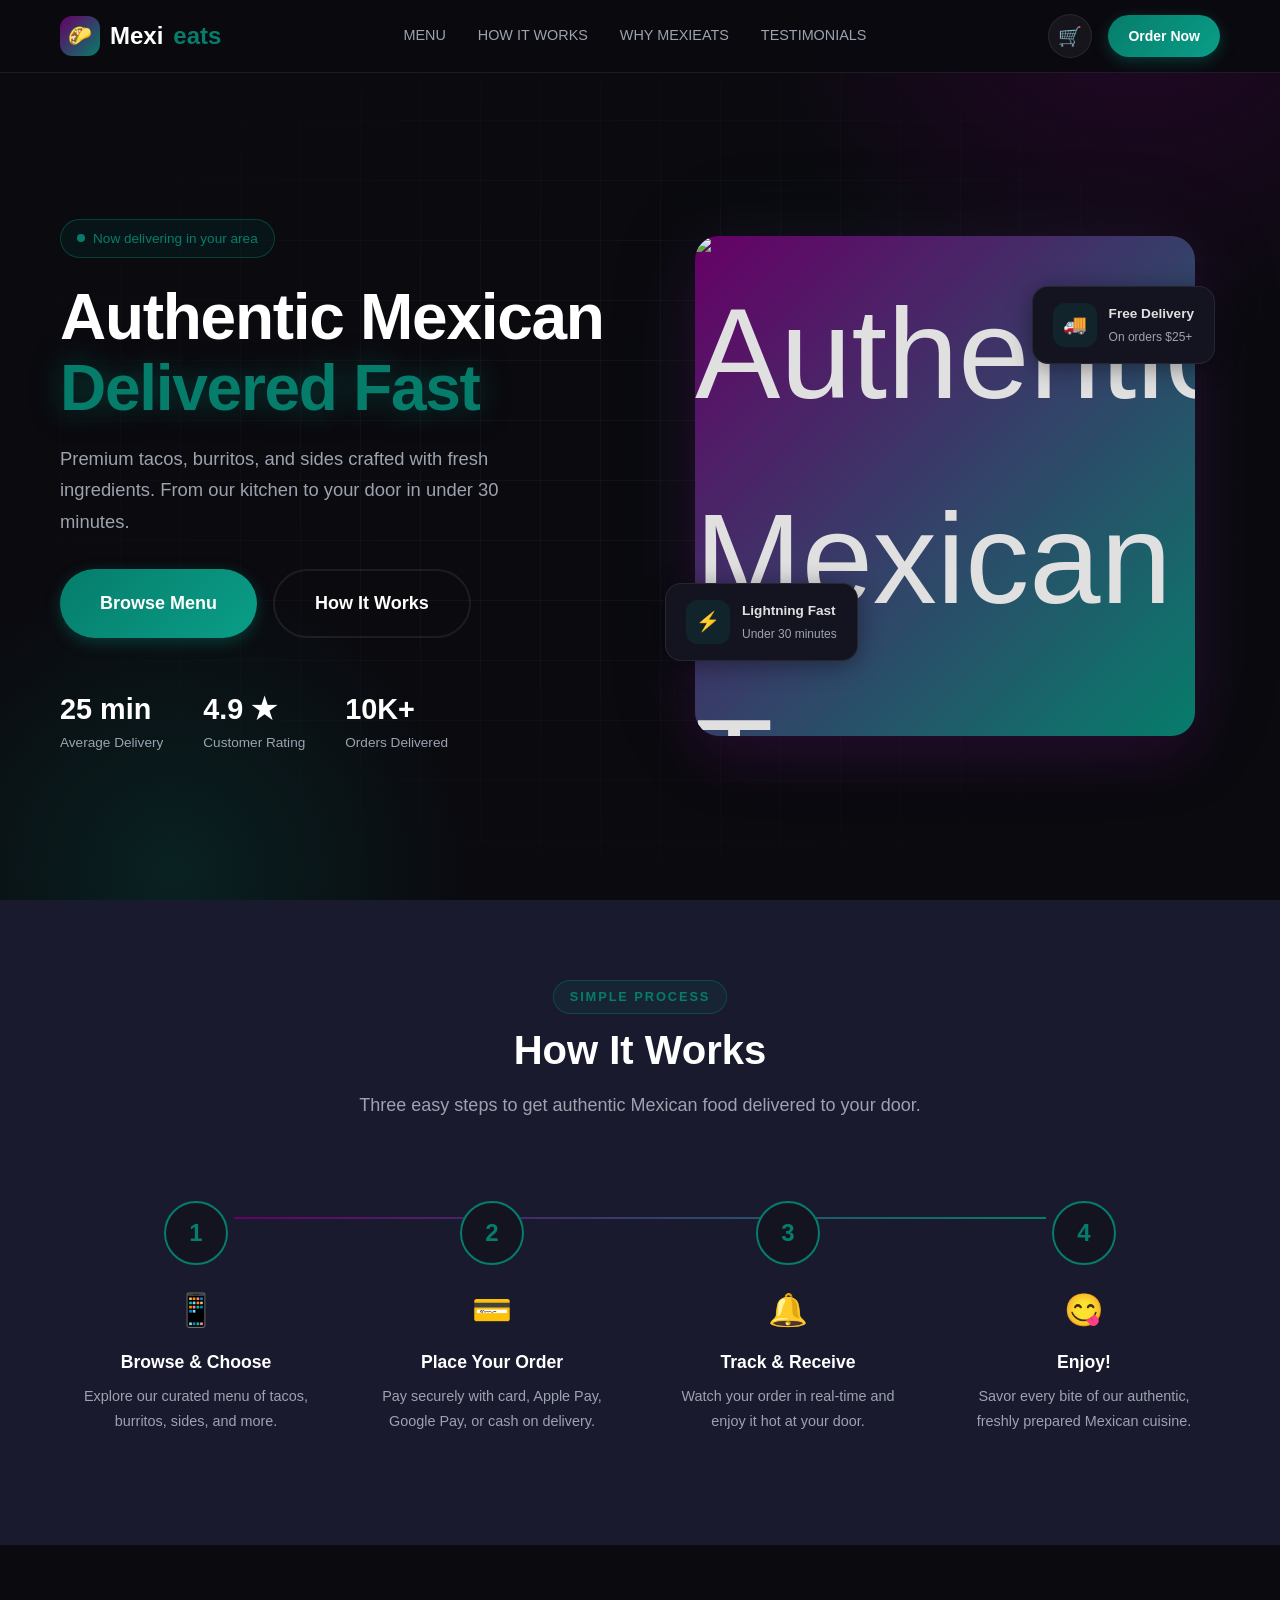
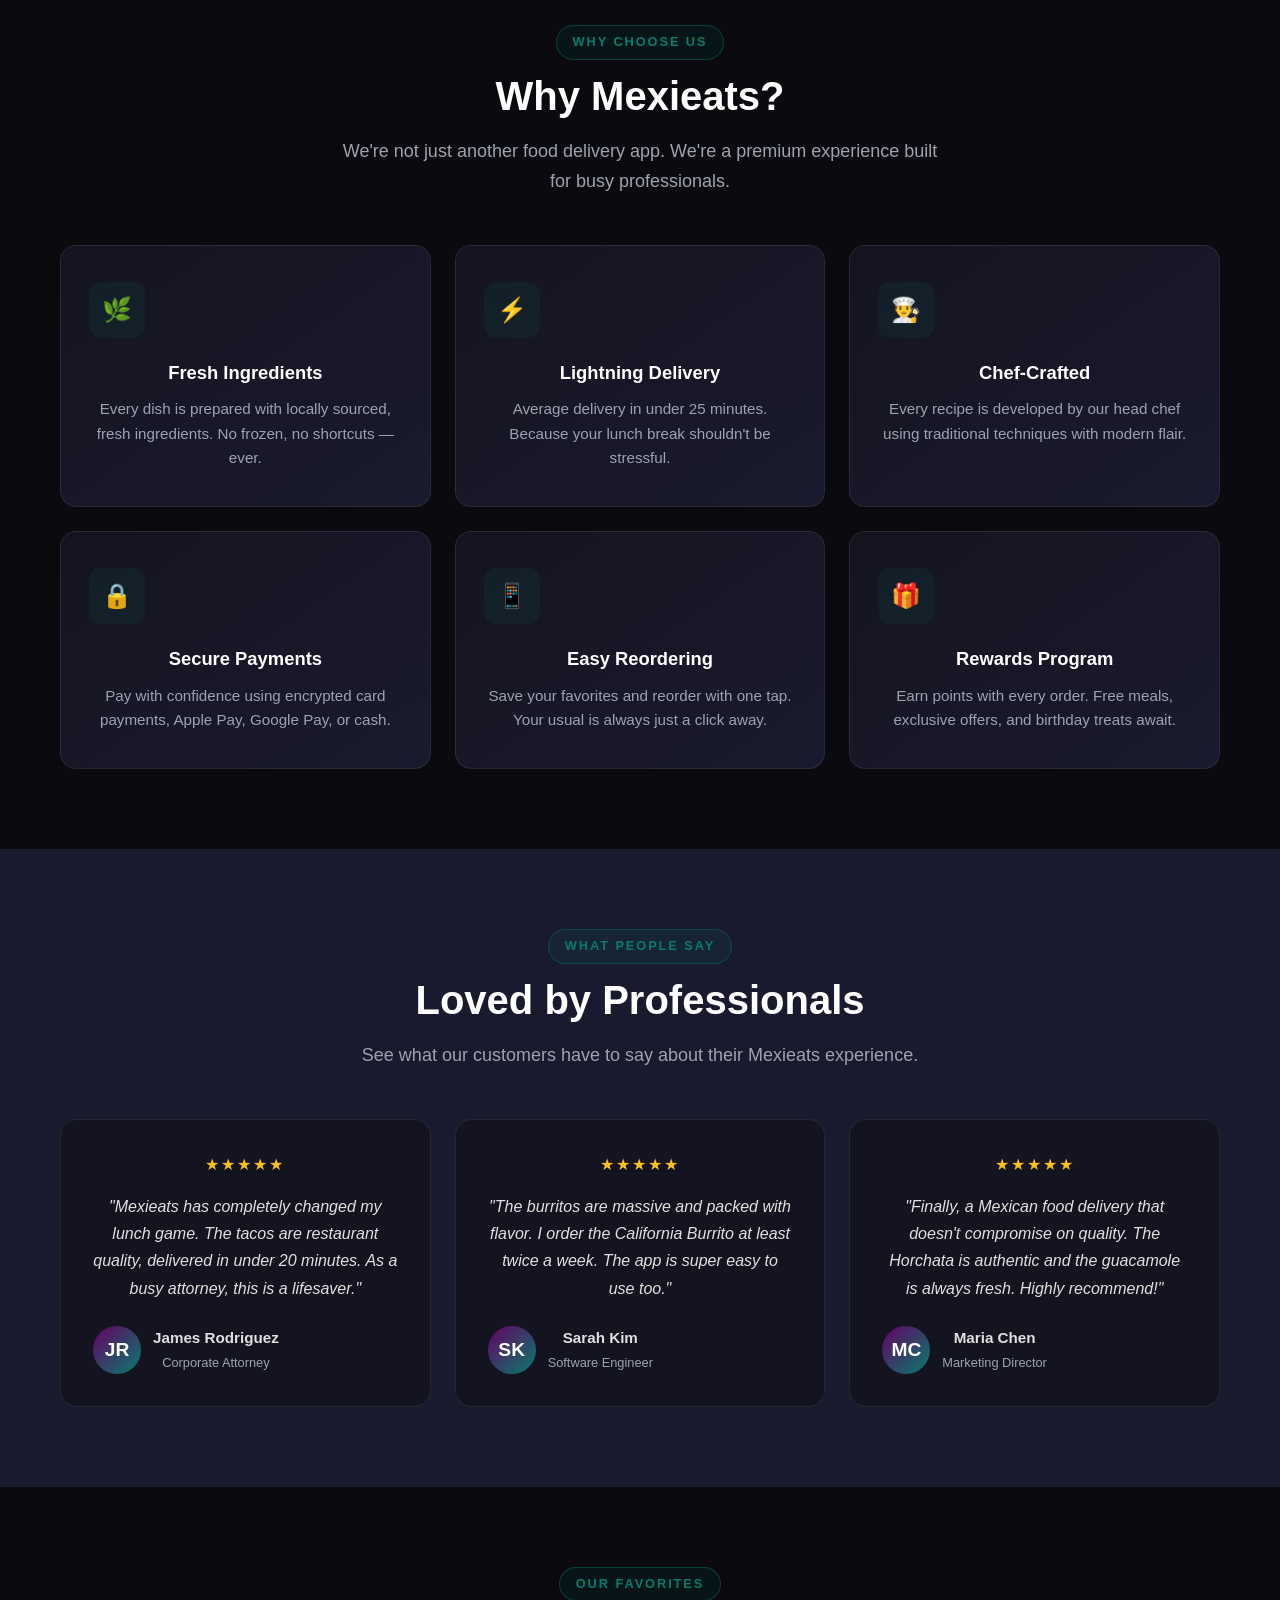
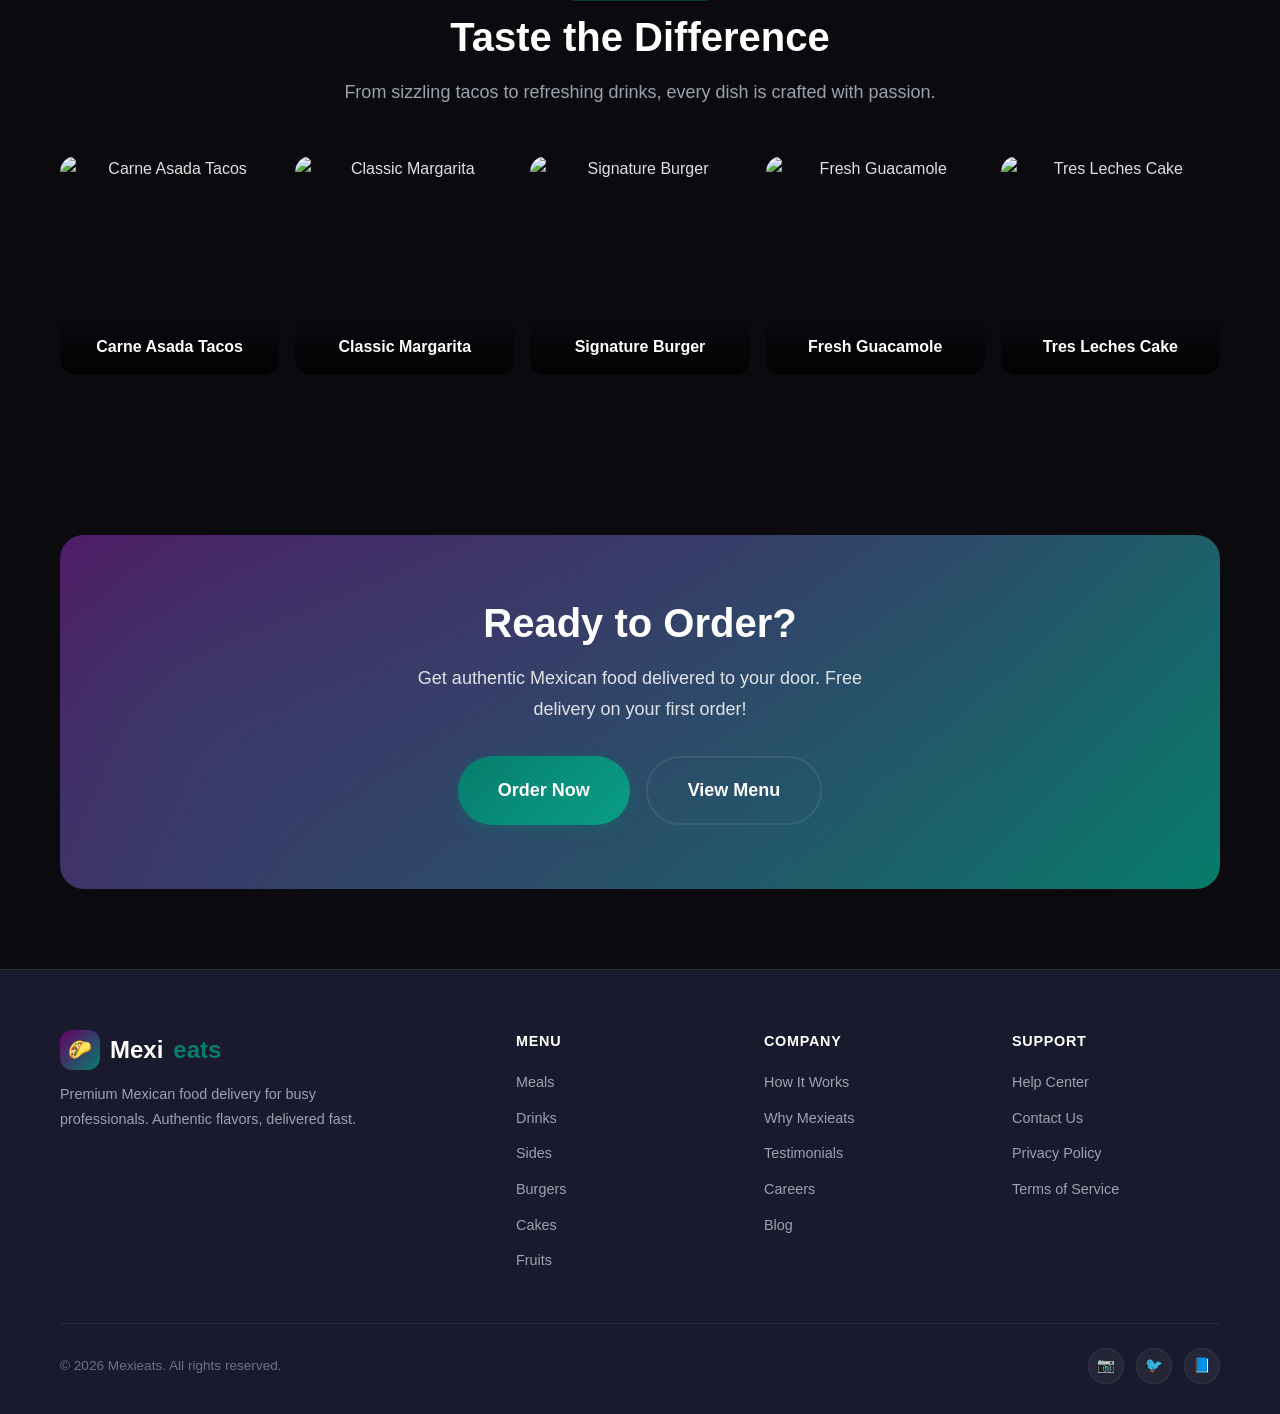
==== commit 695754bf: "Add real Unsplash food photos, All tab in menu, landing page gallery" ====
--- a/index.html
+++ b/index.html
@@ -81,7 +81,10 @@
       </div>
       <div class="hero-visual">
         <div class="hero-image-wrapper">
-          <div class="hero-image">🌮</div>
+          <div class="hero-image">
+            <img src="https://images.unsplash.com/photo-1551504734-5ee1c4a1479b?w=800&h=800&fit=crop" alt="Authentic Mexican Tacos" loading="eager">
+            <span class="hero-emoji" style="display:none">🌮</span>
+          </div>
           <div class="hero-float-card card-1">
             <div class="icon">🚚</div>
             <div class="info">
@@ -221,6 +224,37 @@
     </div>
   </section>
 
+  <!-- Food Gallery -->
+  <section class="section-padding" style="background:var(--bg-dark)">
+    <div class="container text-center">
+      <span class="section-label">Our Favorites</span>
+      <h2 class="section-title">Taste the Difference</h2>
+      <p class="section-desc">From sizzling tacos to refreshing drinks, every dish is crafted with passion.</p>
+      <div style="display:grid;grid-template-columns:repeat(auto-fit,minmax(200px,1fr));gap:16px;margin-top:32px">
+        <div style="border-radius:var(--radius-lg);overflow:hidden;aspect-ratio:1;position:relative">
+          <img src="https://images.unsplash.com/photo-1551504734-5ee1c4a1479b?w=400&h=400&fit=crop" alt="Carne Asada Tacos" style="width:100%;height:100%;object-fit:cover;transition:transform 0.5s ease" onmouseover="this.style.transform='scale(1.08)'" onmouseout="this.style.transform='scale(1)'">
+          <div style="position:absolute;bottom:0;left:0;right:0;padding:16px;background:linear-gradient(to top,rgba(0,0,0,0.8),transparent)"><span style="font-weight:600;color:white">Carne Asada Tacos</span></div>
+        </div>
+        <div style="border-radius:var(--radius-lg);overflow:hidden;aspect-ratio:1;position:relative">
+          <img src="https://images.unsplash.com/photo-1556855810-ac404aa91e85?w=400&h=400&fit=crop" alt="Classic Margarita" style="width:100%;height:100%;object-fit:cover;transition:transform 0.5s ease" onmouseover="this.style.transform='scale(1.08)'" onmouseout="this.style.transform='scale(1)'">
+          <div style="position:absolute;bottom:0;left:0;right:0;padding:16px;background:linear-gradient(to top,rgba(0,0,0,0.8),transparent)"><span style="font-weight:600;color:white">Classic Margarita</span></div>
+        </div>
+        <div style="border-radius:var(--radius-lg);overflow:hidden;aspect-ratio:1;position:relative">
+          <img src="https://images.unsplash.com/photo-1568901346375-23c9450c58cd?w=400&h=400&fit=crop" alt="Signature Burger" style="width:100%;height:100%;object-fit:cover;transition:transform 0.5s ease" onmouseover="this.style.transform='scale(1.08)'" onmouseout="this.style.transform='scale(1)'">
+          <div style="position:absolute;bottom:0;left:0;right:0;padding:16px;background:linear-gradient(to top,rgba(0,0,0,0.8),transparent)"><span style="font-weight:600;color:white">Signature Burger</span></div>
+        </div>
+        <div style="border-radius:var(--radius-lg);overflow:hidden;aspect-ratio:1;position:relative">
+          <img src="https://images.unsplash.com/photo-1541014741259-de529411b96a?w=400&h=400&fit=crop" alt="Fresh Guacamole" style="width:100%;height:100%;object-fit:cover;transition:transform 0.5s ease" onmouseover="this.style.transform='scale(1.08)'" onmouseout="this.style.transform='scale(1)'">
+          <div style="position:absolute;bottom:0;left:0;right:0;padding:16px;background:linear-gradient(to top,rgba(0,0,0,0.8),transparent)"><span style="font-weight:600;color:white">Fresh Guacamole</span></div>
+        </div>
+        <div style="border-radius:var(--radius-lg);overflow:hidden;aspect-ratio:1;position:relative">
+          <img src="https://images.unsplash.com/photo-1571115177098-24ec42ed204d?w=400&h=400&fit=crop" alt="Tres Leches Cake" style="width:100%;height:100%;object-fit:cover;transition:transform 0.5s ease" onmouseover="this.style.transform='scale(1.08)'" onmouseout="this.style.transform='scale(1)'">
+          <div style="position:absolute;bottom:0;left:0;right:0;padding:16px;background:linear-gradient(to top,rgba(0,0,0,0.8),transparent)"><span style="font-weight:600;color:white">Tres Leches Cake</span></div>
+        </div>
+      </div>
+    </div>
+  </section>
+
   <!-- CTA -->
   <section class="cta-section section-padding">
     <div class="container">
--- a/css/styles.css
+++ b/css/styles.css
@@ -124,6 +124,8 @@
 .hero-visual { position: relative; display: flex; align-items: center; justify-content: center; animation: fadeInRight 0.8s ease 0.3s both; }
 .hero-image-wrapper { position: relative; width: 100%; max-width: 500px; }
 .hero-image { width: 100%; aspect-ratio: 1; background: var(--gradient-hero); border-radius: var(--radius-xl); display: flex; align-items: center; justify-content: center; font-size: 8rem; box-shadow: 0 20px 60px rgba(102, 0, 102, 0.3), 0 0 100px rgba(6, 125, 107, 0.1); position: relative; overflow: hidden; }
+.hero-image img { width: 100%; height: 100%; object-fit: cover; position: absolute; inset: 0; z-index: 0; }
+.hero-image .hero-emoji { position: relative; z-index: 1; }
 .hero-image::before { content: ''; position: absolute; inset: -2px; background: var(--gradient-hero); border-radius: inherit; z-index: -1; opacity: 0.5; filter: blur(20px); }
 .hero-float-card { position: absolute; background: var(--bg-card); border: 1px solid var(--border-subtle); border-radius: var(--radius-lg); padding: 16px 20px; display: flex; align-items: center; gap: 12px; box-shadow: var(--shadow-card); animation: floatCard 4s ease-in-out infinite; }
 .hero-float-card.card-1 { top: 10%; right: -20px; }
@@ -209,7 +211,10 @@
 .menu-card { background: var(--gradient-card); border: 1px solid var(--border-subtle); border-radius: var(--radius-lg); overflow: hidden; transition: all var(--transition-normal); display: flex; flex-direction: column; }
 .menu-card:hover { transform: translateY(-4px); border-color: var(--border-teal); box-shadow: var(--shadow-card-hover); }
 .menu-card-image { width: 100%; aspect-ratio: 16/10; background: var(--bg-surface); display: flex; align-items: center; justify-content: center; font-size: 4rem; position: relative; overflow: hidden; }
-.menu-card-image::after { content: ''; position: absolute; bottom: 0; left: 0; right: 0; height: 40%; background: linear-gradient(to top, var(--bg-card), transparent); }
+.menu-card-image img { width: 100%; height: 100%; object-fit: cover; transition: transform 0.5s ease; }
+.menu-card:hover .menu-card-image img { transform: scale(1.08); }
+.menu-card-image::after { content: ''; position: absolute; bottom: 0; left: 0; right: 0; height: 40%; background: linear-gradient(to top, var(--bg-card), transparent); z-index: 1; }
+.menu-card-image .menu-card-emoji-fallback { font-size: 4rem; }
 .menu-card-badge { position: absolute; top: 12px; left: 12px; padding: 4px 10px; background: var(--primary); color: white; font-size: 0.7rem; font-weight: 600; border-radius: var(--radius-full); text-transform: uppercase; letter-spacing: 0.05em; z-index: 1; }
 .menu-card-badge.popular { background: var(--secondary); }
 .menu-card-badge.new { background: #EF4444; }
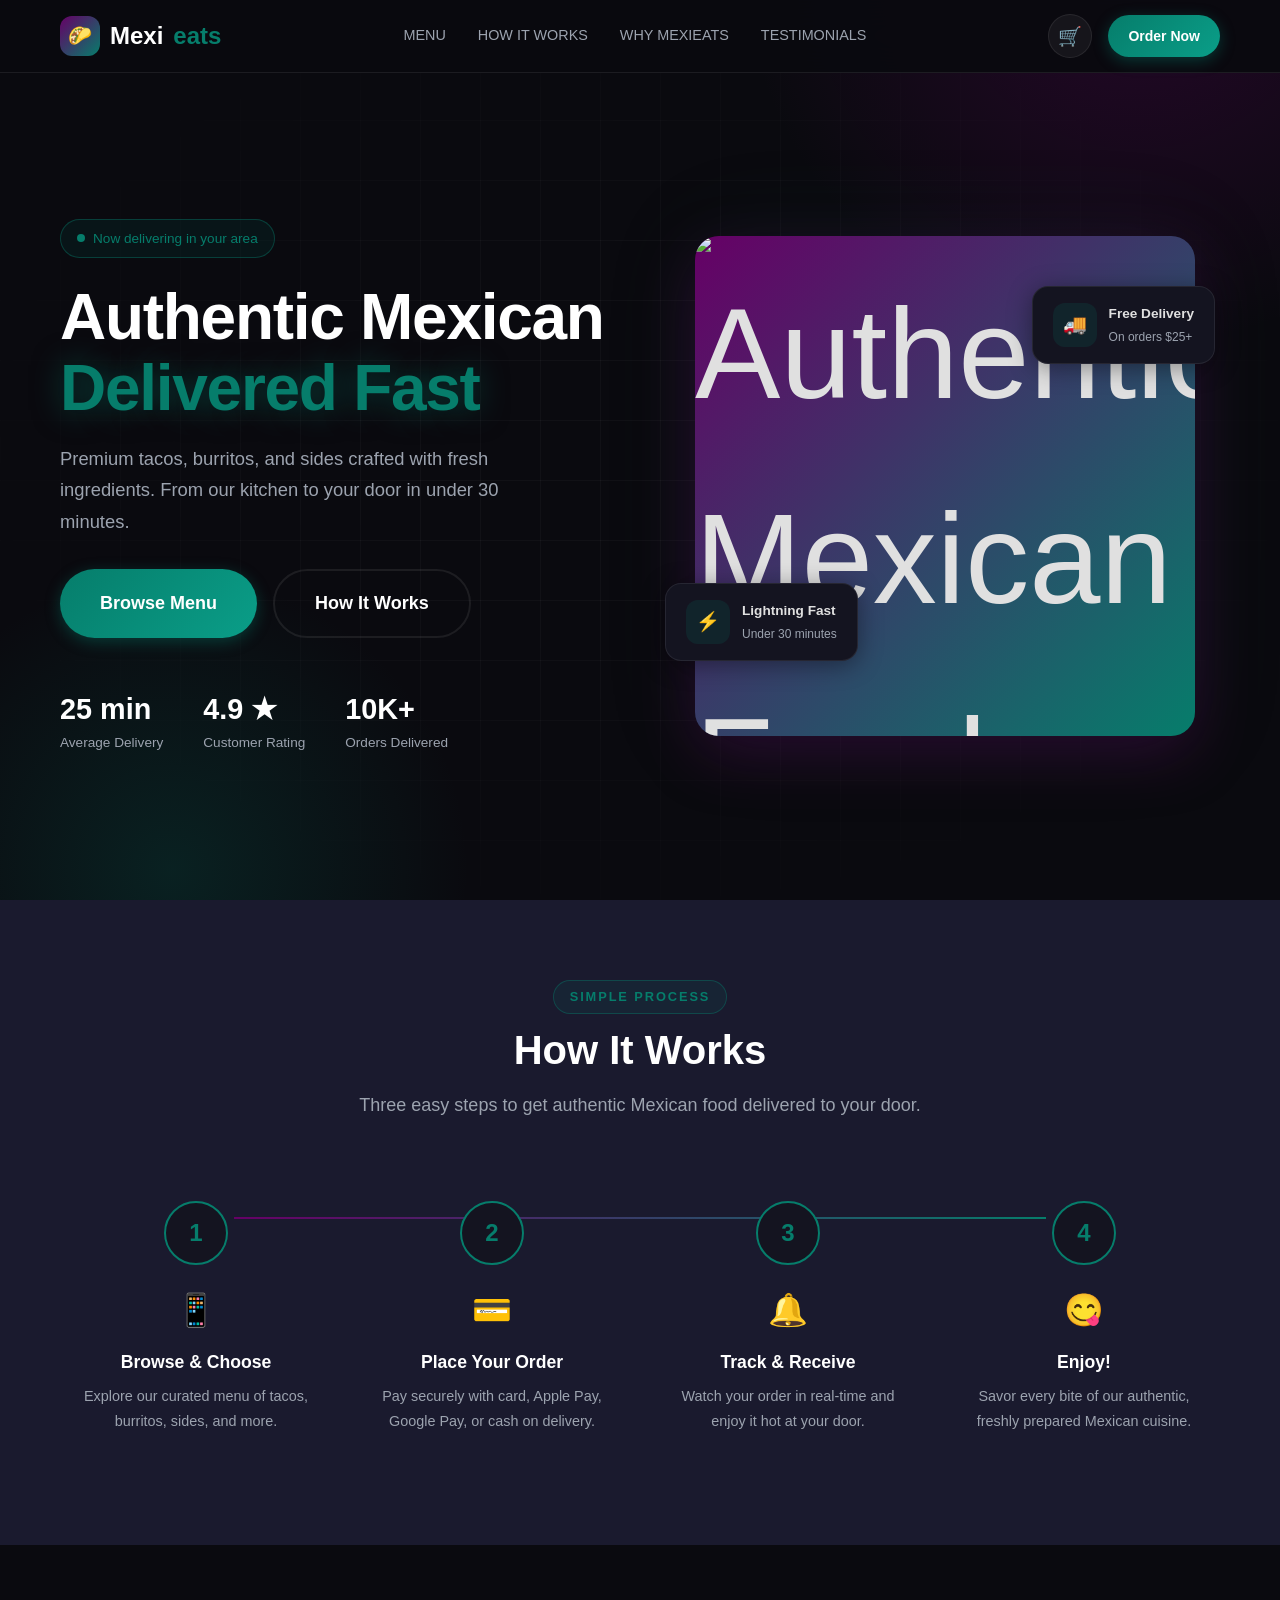
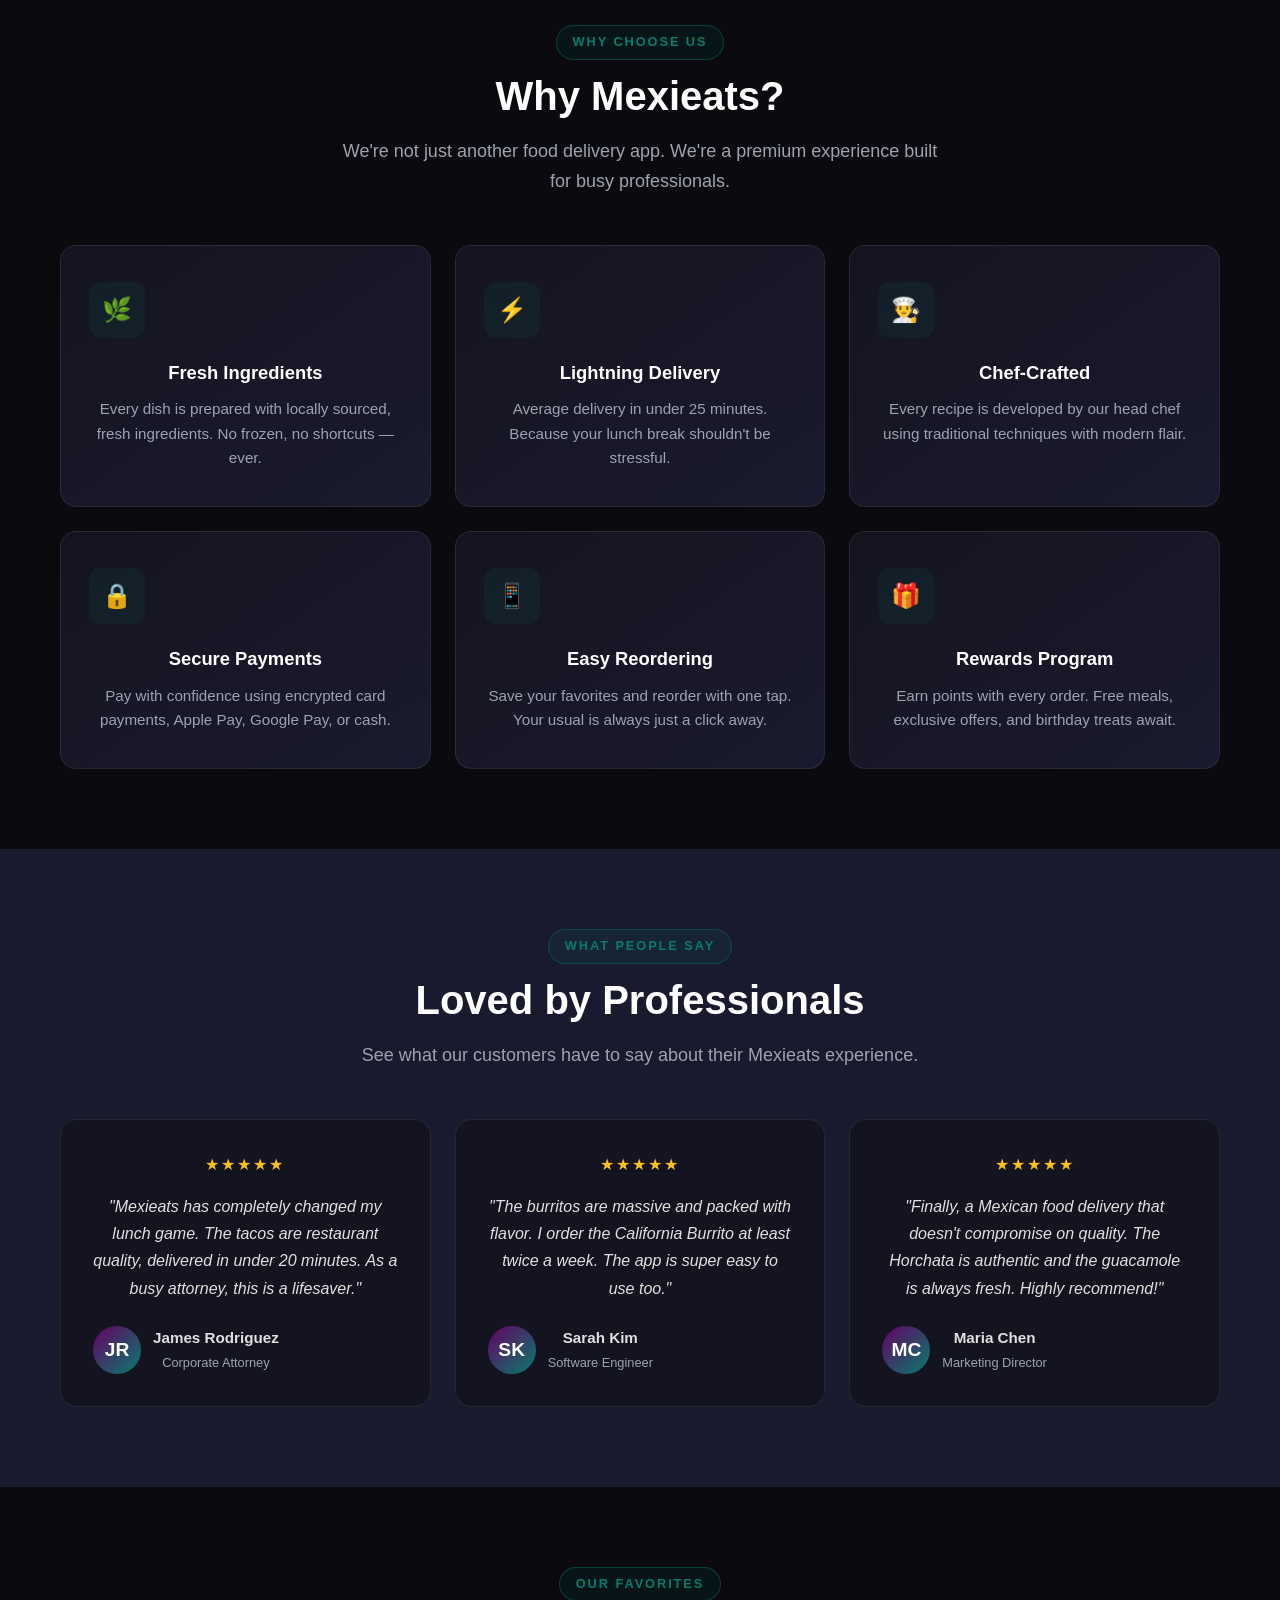
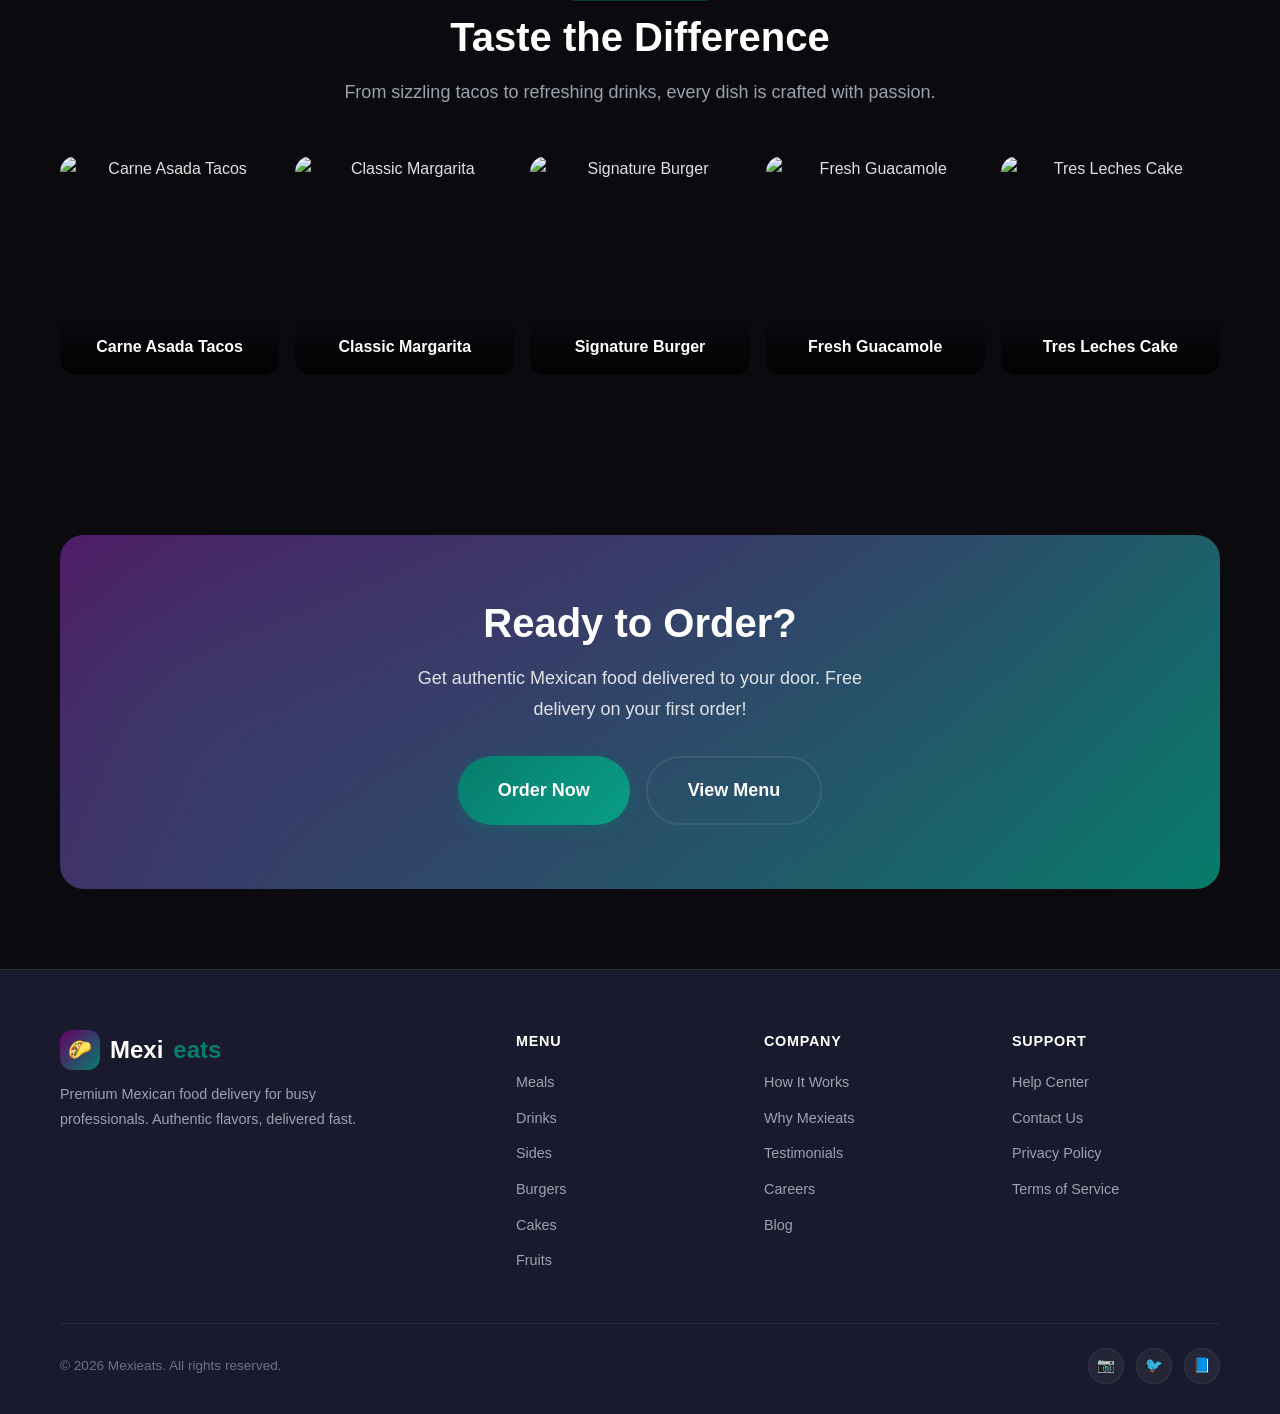
==== commit 770ff316: "Update hero image to Mexican food spread" ====
--- a/index.html
+++ b/index.html
@@ -82,7 +82,7 @@
       <div class="hero-visual">
         <div class="hero-image-wrapper">
           <div class="hero-image">
-            <img src="https://images.unsplash.com/photo-1551504734-5ee1c4a1479b?w=800&h=800&fit=crop" alt="Authentic Mexican Tacos" loading="eager">
+            <img src="https://images.unsplash.com/photo-1504544750208-dc0358e63f7f?w=800&h=800&fit=crop" alt="Authentic Mexican Food Spread" loading="eager">
             <span class="hero-emoji" style="display:none">🌮</span>
           </div>
           <div class="hero-float-card card-1">
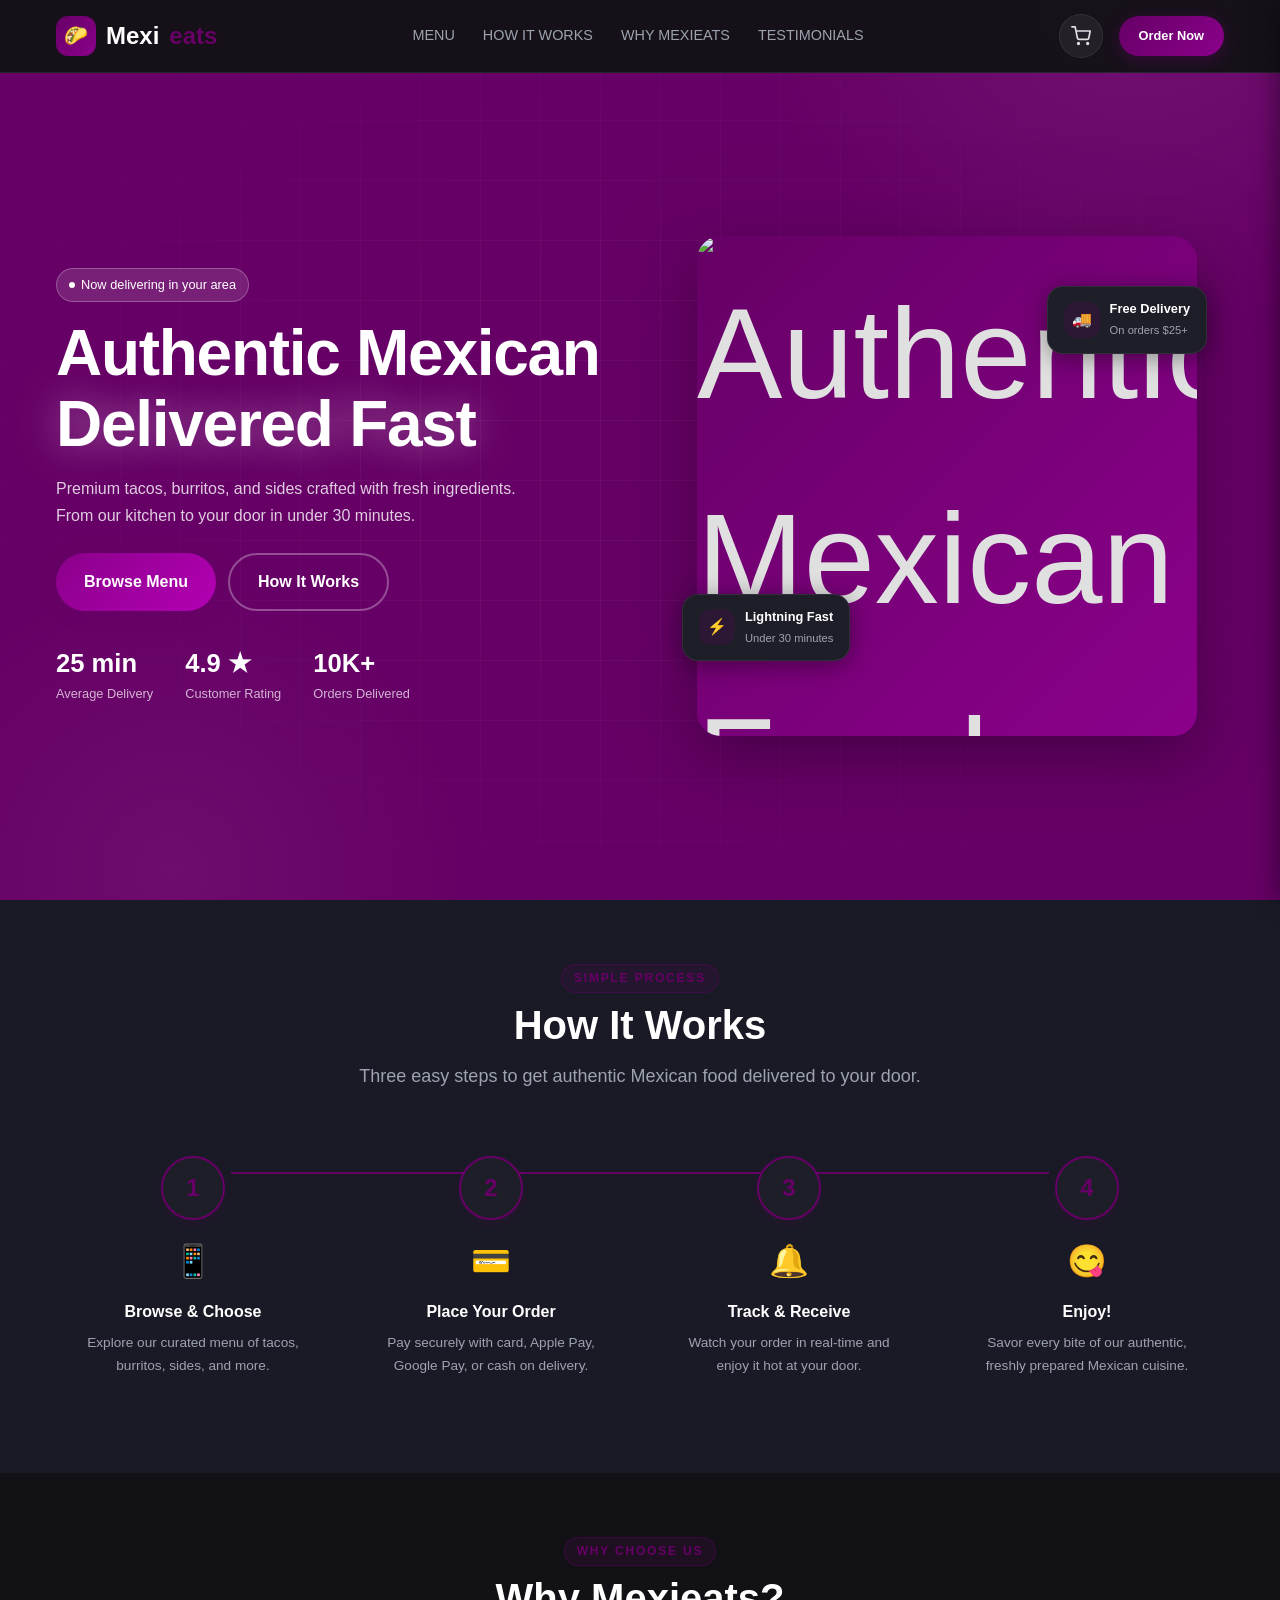
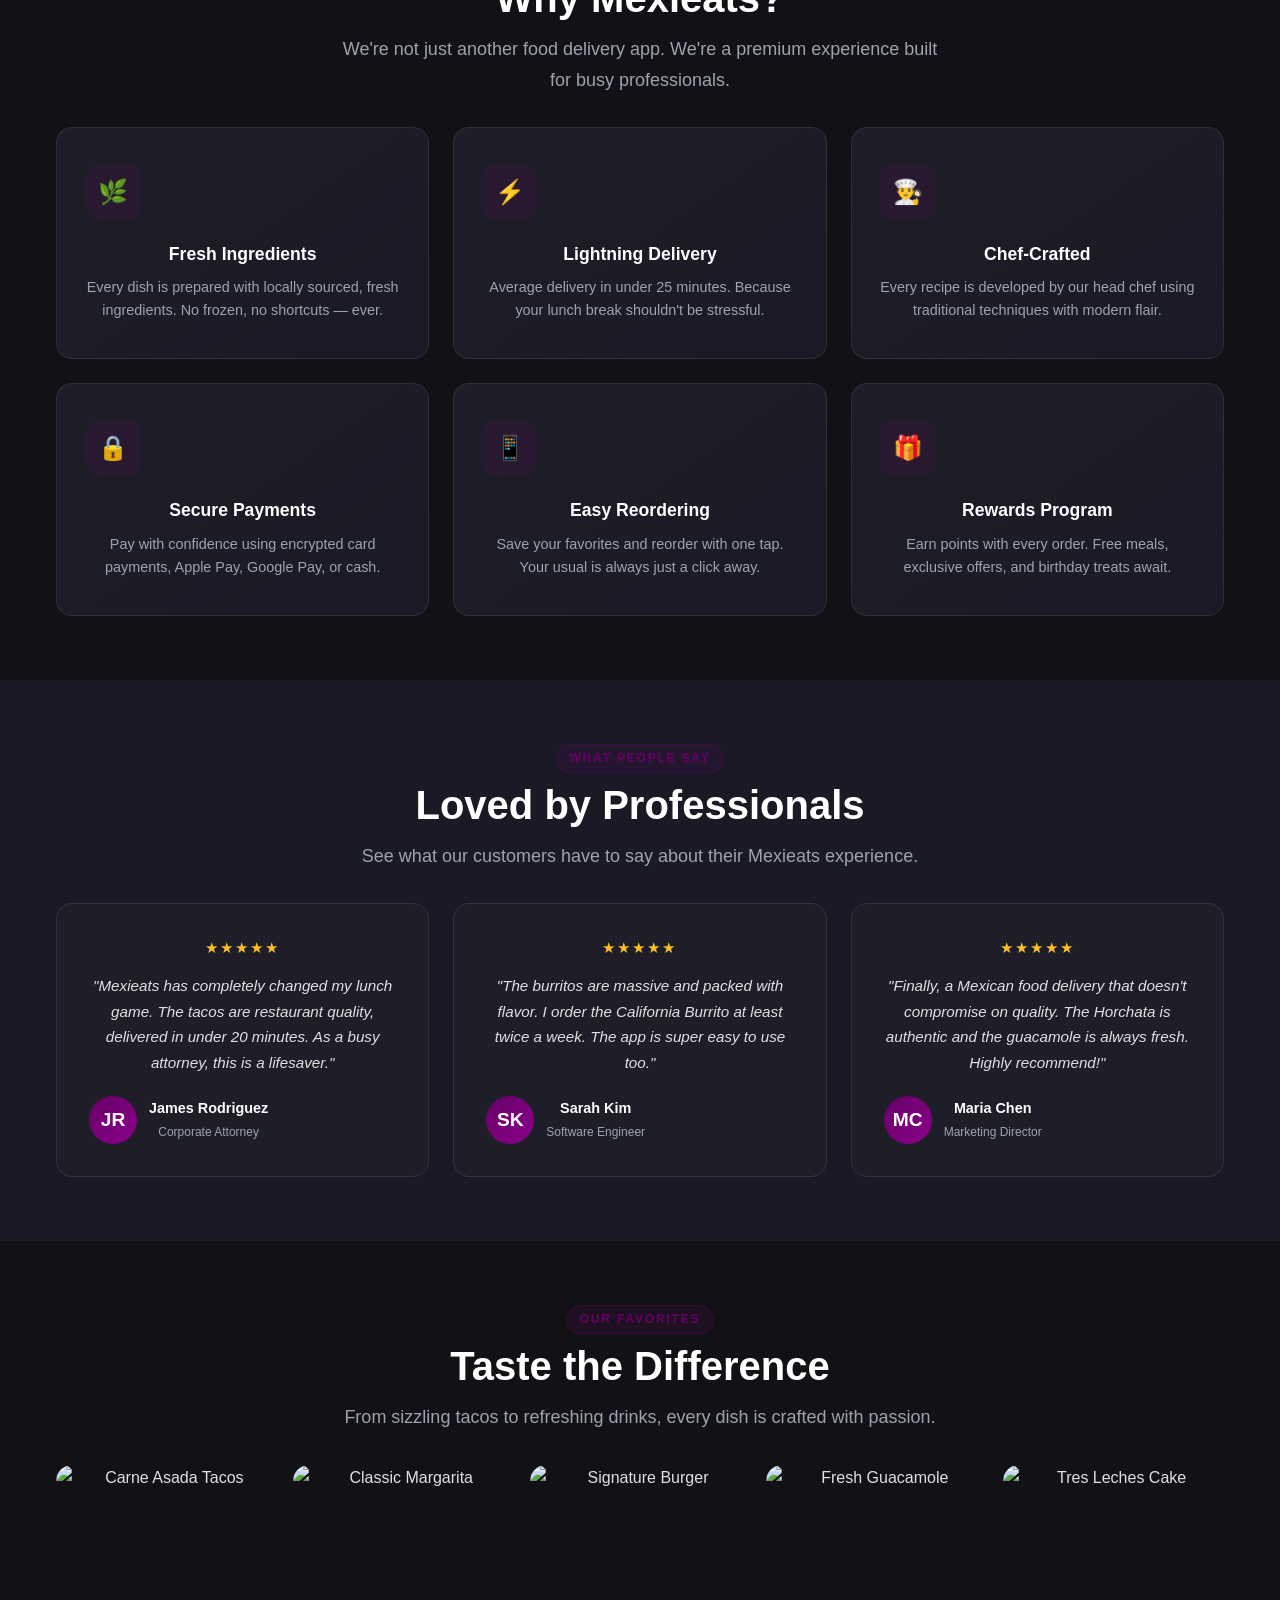
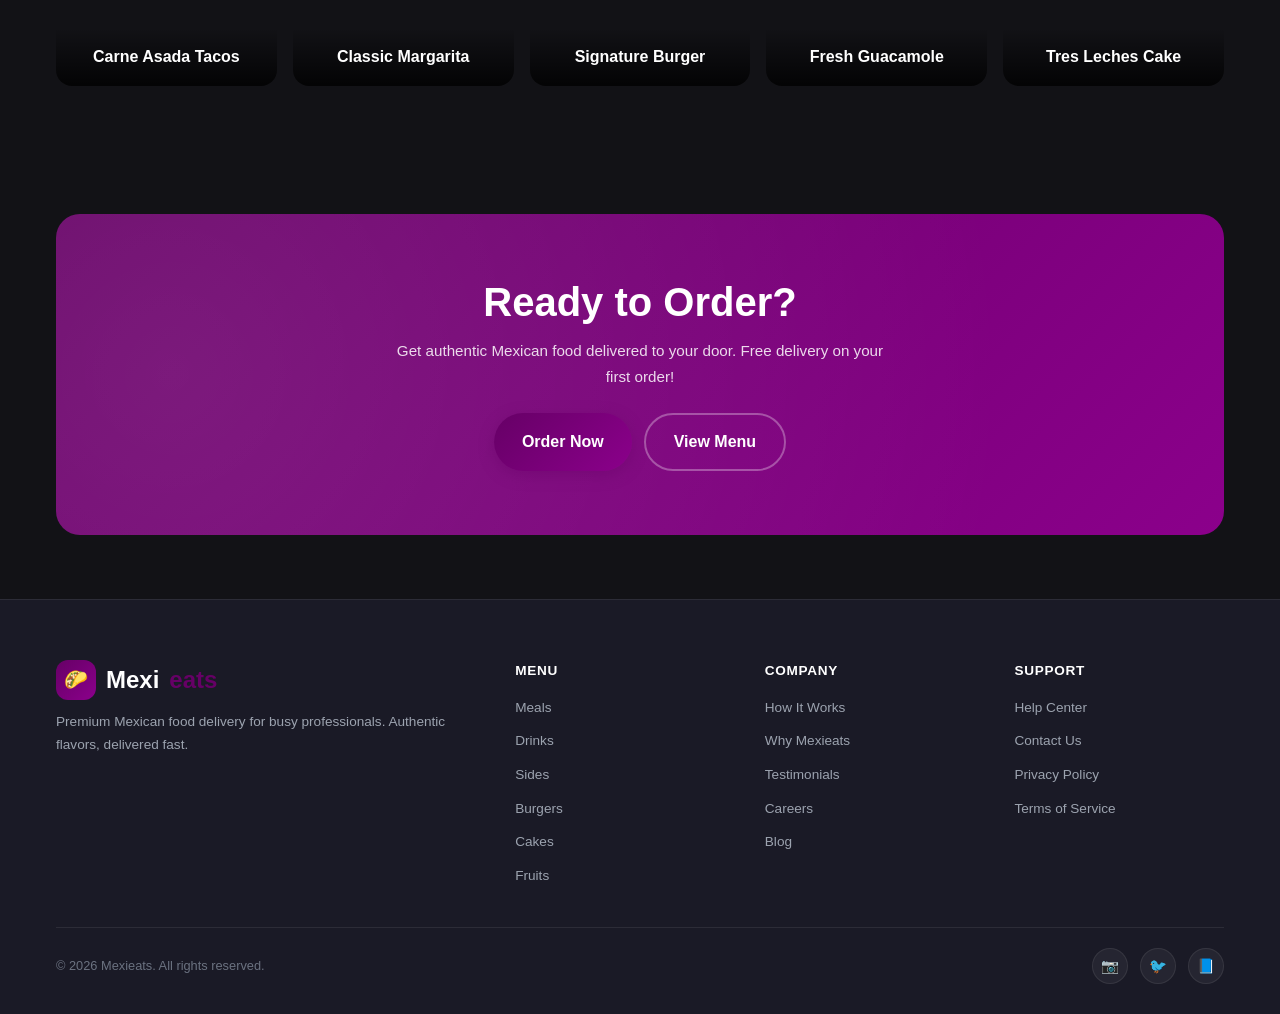
==== commit e1004647: "Mobile: 2-column menu grid on all screens; clean SVG cart icon replaces emoji" ====
--- a/index.html
+++ b/index.html
@@ -25,7 +25,7 @@
       </div>
       <div class="nav-actions">
         <button class="nav-cart" aria-label="Open cart">
-          🛒
+          <svg xmlns="http://www.w3.org/2000/svg" width="20" height="20" viewBox="0 0 24 24" fill="none" stroke="currentColor" stroke-width="2" stroke-linecap="round" stroke-linejoin="round"><circle cx="9" cy="21" r="1"/><circle cx="20" cy="21" r="1"/><path d="M1 1h4l2.68 13.39a2 2 0 0 0 2 1.61h9.72a2 2 0 0 0 2-1.61L23 6H6"/></svg>
           <span class="nav-cart-badge">0</span>
         </button>
         <a href="menu.html" class="btn btn-primary btn-sm">Order Now</a>
@@ -342,7 +342,7 @@
   <!-- Floating Cart Button -->
   <div class="cart-float">
     <button class="cart-float-btn">
-      🛒 View Order
+      <svg xmlns="http://www.w3.org/2000/svg" width="20" height="20" viewBox="0 0 24 24" fill="none" stroke="currentColor" stroke-width="2" stroke-linecap="round" stroke-linejoin="round"><circle cx="9" cy="21" r="1"/><circle cx="20" cy="21" r="1"/><path d="M1 1h4l2.68 13.39a2 2 0 0 0 2 1.61h9.72a2 2 0 0 0 2-1.61L23 6H6"/></svg> View Order
       <span class="cart-float-count">0</span>
     </button>
   </div>
--- a/css/styles.css
+++ b/css/styles.css
@@ -1,31 +1,31 @@
 /* ================================================
    MEXIEATS - Premium Mexican Food Delivery
-   Brand Colors: #660066 (Deep Purple), #067D6B (Teal)
-   Theme: Dark, Modern, Conversion-Focused
+   Brand Color: #660066 (Deep Purple)
+   Theme: Dark, Modern, Conversion-Focused, Responsive
+   Mobile First: 360px base, 16px gutters
    ================================================ */
 :root {
   --primary: #660066;
   --primary-light: #8B008B;
   --primary-dark: #4A004A;
-  --secondary: #067D6B;
-  --secondary-light: #0A9E88;
-  --secondary-dark: #045C4E;
-  --bg-dark: #0A0A0F;
-  --bg-card: #141420;
-  --bg-card-hover: #1C1C2E;
-  --bg-surface: #1A1A2E;
-  --bg-nav: rgba(10, 10, 15, 0.95);
+  --secondary: #660066;
+  --secondary-light: #8B008B;
+  --secondary-dark: #4A004A;
+  --bg-dark: #121216;
+  --bg-card: #1E1E28;
+  --bg-card-hover: #28283A;
+  --bg-surface: #1A1A26;
+  --bg-nav: rgba(18, 18, 22, 0.95);
   --text-white: #FFFFFF;
   --text-light: #E0E0E0;
   --text-muted: #9CA3AF;
   --text-dim: #6B7280;
   --border-subtle: rgba(255, 255, 255, 0.08);
-  --border-teal: rgba(6, 125, 107, 0.4);
-  --glow-teal: 0 0 20px rgba(6, 125, 107, 0.3);
-  --glow-purple: 0 0 20px rgba(102, 0, 102, 0.3);
-  --gradient-hero: linear-gradient(135deg, #660066 0%, #067D6B 100%);
-  --gradient-cta: linear-gradient(135deg, #067D6B 0%, #0A9E88 100%);
-  --gradient-card: linear-gradient(145deg, #141420 0%, #1A1A2E 100%);
+  --border-accent: rgba(102, 0, 102, 0.4);
+  --glow-accent: 0 0 20px rgba(102, 0, 102, 0.3);
+  --gradient-hero: linear-gradient(135deg, #660066 0%, #8B008B 100%);
+  --gradient-cta: linear-gradient(135deg, #660066 0%, #8B008B 100%);
+  --gradient-card: linear-gradient(145deg, #1E1E28 0%, #1A1A26 100%);
   --radius-sm: 8px;
   --radius-md: 12px;
   --radius-lg: 16px;
@@ -39,379 +39,514 @@
 }
 *, *::before, *::after { margin: 0; padding: 0; box-sizing: border-box; }
 html { scroll-behavior: smooth; font-size: 16px; }
-body { font-family: var(--font); background: var(--bg-dark); color: var(--text-light); line-height: 1.6; overflow-x: hidden; -webkit-font-smoothing: antialiased; }
+body { font-family: var(--font); background: var(--bg-dark); color: var(--text-light); line-height: 1.6; overflow-x: hidden; -webkit-font-smoothing: antialiased; min-width: 360px; }
 a { text-decoration: none; color: inherit; transition: color var(--transition-fast); }
 ul { list-style: none; }
 img { max-width: 100%; height: auto; display: block; }
 button { font-family: var(--font); cursor: pointer; border: none; outline: none; background: none; font-size: 1rem; }
-input, select, textarea { font-family: var(--font); font-size: 1rem; }
-.container { width: 100%; max-width: 1200px; margin: 0 auto; padding: 0 20px; }
-.section-padding { padding: 80px 0; }
+input, select, textarea { font-family: var(--font); font-size: 1rem; outline: none; }
+.container { width: 100%; max-width: 1200px; margin: 0 auto; padding: 0 16px; }
+.section-padding { padding: 48px 0; }
 .text-center { text-align: center; }
 
 /* Typography */
-h1 { font-size: clamp(2.5rem, 6vw, 4rem); font-weight: 700; color: var(--text-white); line-height: 1.1; letter-spacing: -0.02em; }
-h2 { font-size: clamp(1.8rem, 4vw, 2.5rem); font-weight: 600; color: var(--text-white); line-height: 1.2; }
-h3 { font-size: clamp(1.2rem, 2.5vw, 1.5rem); font-weight: 600; color: var(--text-white); }
-p { font-size: clamp(1rem, 1.5vw, 1.125rem); color: var(--text-light); line-height: 1.7; }
-.section-label { display: inline-block; font-size: 0.8rem; font-weight: 600; text-transform: uppercase; letter-spacing: 0.15em; color: var(--secondary); margin-bottom: 12px; padding: 6px 16px; background: rgba(6, 125, 107, 0.1); border: 1px solid var(--border-teal); border-radius: var(--radius-full); }
-.section-title { margin-bottom: 16px; }
-.section-desc { max-width: 600px; margin: 0 auto 48px; color: var(--text-muted); }
-
-/* Buttons */
-.btn { display: inline-flex; align-items: center; justify-content: center; gap: 8px; padding: 14px 32px; font-size: 1rem; font-weight: 600; border-radius: var(--radius-full); transition: all var(--transition-normal); white-space: nowrap; position: relative; overflow: hidden; }
-.btn::before { content: ''; position: absolute; top: 0; left: -100%; width: 100%; height: 100%; background: linear-gradient(90deg, transparent, rgba(255,255,255,0.15), transparent); transition: left 0.5s ease; }
+h1 { font-size: clamp(2rem, 5vw, 4rem); font-weight: 700; color: var(--text-white); line-height: 1.1; letter-spacing: -0.02em; }
+h2 { font-size: clamp(1.5rem, 4vw, 2.5rem); font-weight: 600; color: var(--text-white); line-height: 1.2; }
+h3 { font-size: clamp(1.1rem, 2.5vw, 1.5rem); font-weight: 600; color: var(--text-white); }
+p { font-size: clamp(0.95rem, 1.5vw, 1.125rem); color: var(--text-light); line-height: 1.7; }
+.section-label { display: inline-block; font-size: 0.75rem; font-weight: 600; text-transform: uppercase; letter-spacing: 0.15em; color: var(--secondary); margin-bottom: 8px; padding: 4px 12px; background: rgba(102, 0, 102, 0.15); border: 1px solid var(--border-accent); border-radius: var(--radius-full); }
+.section-title { margin-bottom: 12px; }
+.section-desc { max-width: 600px; margin: 0 auto 32px; color: var(--text-muted); }
+
+/* Buttons - Mobile First (full width) */
+.btn { display: inline-flex; align-items: center; justify-content: center; gap: 8px; padding: 12px 24px; font-size: 0.9rem; font-weight: 600; border-radius: var(--radius-full); transition: all var(--transition-normal); white-space: nowrap; position: relative; overflow: hidden; width: 100%; text-align: center; }
+.btn::before { content: ''; position: absolute; top: 0; left: -100%; width: 100%; height: 100%; background: linear-gradient(90deg, transparent, rgba(255,255,255,0.1), transparent); transition: left 0.5s ease; }
 .btn:hover::before { left: 100%; }
-.btn-primary { background: var(--gradient-cta); color: var(--text-white); box-shadow: 0 4px 15px rgba(6, 125, 107, 0.4); }
-.btn-primary:hover { transform: translateY(-2px); box-shadow: 0 6px 25px rgba(6, 125, 107, 0.5); }
+.btn-primary { background: var(--gradient-cta); color: white; box-shadow: 0 4px 15px rgba(102, 0, 102, 0.4); }
+.btn-primary:hover { transform: translateY(-2px); box-shadow: 0 6px 25px rgba(102, 0, 102, 0.5); }
 .btn-primary:active { transform: translateY(0); }
 .btn-primary:disabled { opacity: 0.5; cursor: not-allowed; transform: none; box-shadow: none; }
 .btn-secondary { background: transparent; color: var(--text-white); border: 2px solid var(--border-subtle); }
 .btn-secondary:hover { border-color: var(--secondary); color: var(--secondary); transform: translateY(-2px); }
 .btn-outline { background: transparent; color: var(--secondary); border: 2px solid var(--secondary); }
-.btn-outline:hover { background: var(--secondary); color: var(--text-white); transform: translateY(-2px); }
+.btn-outline:hover { background: var(--secondary); color: white; transform: translateY(-2px); }
 .btn-ghost { background: rgba(255, 255, 255, 0.05); color: var(--text-light); border: 1px solid var(--border-subtle); }
 .btn-ghost:hover { background: rgba(255, 255, 255, 0.1); border-color: var(--secondary); }
-.btn-sm { padding: 10px 20px; font-size: 0.875rem; }
-.btn-lg { padding: 18px 40px; font-size: 1.125rem; }
-.btn-icon { width: 48px; height: 48px; padding: 0; border-radius: 50%; }
-
-/* Navbar */
+.btn-sm { padding: 10px 20px; font-size: 0.8rem; width: auto; }
+.btn-lg { padding: 14px 28px; font-size: 1rem; }
+.btn-icon { width: 44px; height: 44px; padding: 0; border-radius: 50%; }
+
+@media (min-width: 640px) {
+  .btn { width: auto; }
+  .section-padding { padding: 64px 0; }
+}
+
+/* Navbar - Mobile First */
 .navbar { position: fixed; top: 0; left: 0; right: 0; z-index: 1000; background: var(--bg-nav); backdrop-filter: blur(20px); border-bottom: 1px solid var(--border-subtle); transition: all var(--transition-normal); }
-.navbar.scrolled { background: rgba(10, 10, 15, 0.98); box-shadow: 0 4px 30px rgba(0, 0, 0, 0.3); }
-.navbar .container { display: flex; align-items: center; justify-content: space-between; height: 72px; }
-.nav-logo { display: flex; align-items: center; gap: 10px; font-size: 1.5rem; font-weight: 700; color: var(--text-white); }
-.nav-logo-icon { width: 40px; height: 40px; background: var(--gradient-hero); border-radius: var(--radius-md); display: flex; align-items: center; justify-content: center; font-size: 1.2rem; }
+.navbar.scrolled { background: rgba(18, 18, 22, 0.98); box-shadow: 0 4px 30px rgba(0, 0, 0, 0.3); }
+.navbar .container { display: flex; align-items: center; justify-content: space-between; height: 64px; }
+.nav-logo { display: flex; align-items: center; gap: 8px; font-size: 1.3rem; font-weight: 700; color: var(--text-white); }
+.nav-logo-icon { width: 36px; height: 36px; background: var(--gradient-hero); border-radius: var(--radius-md); display: flex; align-items: center; justify-content: center; font-size: 1rem; }
 .nav-logo span { color: var(--secondary); }
-.nav-links { display: flex; align-items: center; gap: 32px; }
+.nav-links { display: none; }
 .nav-link { font-size: 0.9rem; font-weight: 500; color: var(--text-muted); transition: color var(--transition-fast); position: relative; padding: 4px 0; }
 .nav-link::after { content: ''; position: absolute; bottom: -2px; left: 0; width: 0; height: 2px; background: var(--secondary); transition: width var(--transition-normal); }
 .nav-link:hover, .nav-link.active { color: var(--text-white); }
 .nav-link:hover::after, .nav-link.active::after { width: 100%; }
-.nav-actions { display: flex; align-items: center; gap: 16px; }
-.nav-cart { position: relative; display: flex; align-items: center; justify-content: center; width: 44px; height: 44px; border-radius: 50%; background: rgba(255, 255, 255, 0.05); border: 1px solid var(--border-subtle); color: var(--text-light); transition: all var(--transition-fast); font-size: 1.2rem; }
-.nav-cart:hover { background: rgba(255, 255, 255, 0.1); border-color: var(--secondary); color: var(--secondary); }
-.nav-cart-badge { position: absolute; top: -4px; right: -4px; width: 20px; height: 20px; background: var(--secondary); color: white; border-radius: 50%; font-size: 0.7rem; font-weight: 700; display: flex; align-items: center; justify-content: center; border: 2px solid var(--bg-dark); opacity: 0; transform: scale(0); transition: all var(--transition-fast); }
+.nav-actions { display: flex; align-items: center; gap: 10px; }
+.nav-actions > .nav-cart { display: none; }
+.nav-actions > .btn { display: none; }
+.nav-cart { position: relative; display: flex; align-items: center; justify-content: center; width: 40px; height: 40px; border-radius: 50%; background: rgba(255, 255, 255, 0.06); border: 1px solid var(--border-subtle); color: var(--text-light); transition: all var(--transition-fast); font-size: 1.1rem; }
+.nav-cart:hover { background: rgba(255, 255, 255, 0.12); border-color: var(--secondary); color: var(--secondary); }
+.nav-cart-badge { position: absolute; top: -4px; right: -4px; width: 20px; height: 20px; background: var(--secondary); color: white; border-radius: 50%; font-size: 0.65rem; font-weight: 700; display: flex; align-items: center; justify-content: center; border: 2px solid var(--bg-dark); opacity: 0; transform: scale(0); transition: all var(--transition-fast); }
 .nav-cart-badge.visible { opacity: 1; transform: scale(1); }
-.mobile-menu-btn { display: none; flex-direction: column; gap: 5px; padding: 8px; cursor: pointer; }
-.mobile-menu-btn span { display: block; width: 24px; height: 2px; background: var(--text-white); transition: all var(--transition-normal); border-radius: 2px; }
+.mobile-menu-btn { display: flex; flex-direction: column; gap: 5px; padding: 8px; cursor: pointer; }
+.mobile-menu-btn span { display: block; width: 22px; height: 2px; background: var(--text-white); transition: all var(--transition-normal); border-radius: 2px; }
 .mobile-menu-btn.active span:nth-child(1) { transform: rotate(45deg) translate(5px, 5px); }
 .mobile-menu-btn.active span:nth-child(2) { opacity: 0; }
 .mobile-menu-btn.active span:nth-child(3) { transform: rotate(-45deg) translate(5px, -5px); }
-.mobile-menu { display: none; position: fixed; top: 72px; left: 0; right: 0; bottom: 0; background: var(--bg-dark); padding: 32px 20px; z-index: 999; overflow-y: auto; }
+.mobile-menu { display: none; position: fixed; top: 64px; left: 0; right: 0; bottom: 0; background: var(--bg-dark); padding: 24px 16px; z-index: 999; overflow-y: auto; box-shadow: 0 4px 30px rgba(0, 0, 0, 0.4); }
 .mobile-menu.active { display: block; animation: slideDown 0.3s ease; }
-.mobile-menu .nav-link { display: block; padding: 16px 0; font-size: 1.1rem; border-bottom: 1px solid var(--border-subtle); }
-.mobile-menu .btn { width: 100%; margin-top: 24px; }
+.mobile-menu .nav-link { display: block; padding: 14px 0; font-size: 1rem; border-bottom: 1px solid var(--border-subtle); }
+.mobile-menu .btn { width: 100%; margin-top: 20px; }
 @keyframes slideDown { from { opacity: 0; transform: translateY(-10px); } to { opacity: 1; transform: translateY(0); } }
 
-/* Hero */
-.hero { min-height: 100vh; display: flex; align-items: center; position: relative; overflow: hidden; padding-top: 72px; }
+@media (min-width: 768px) {
+  .navbar .container { height: 72px; }
+  .nav-logo { font-size: 1.5rem; gap: 10px; }
+  .nav-logo-icon { width: 40px; height: 40px; font-size: 1.2rem; }
+  .nav-links { display: flex; align-items: center; gap: 28px; }
+  .mobile-menu-btn { display: none; }
+  .mobile-menu { display: none !important; }
+  .nav-actions > .nav-cart { display: flex; }
+  .nav-actions > .btn { display: inline-flex; }
+  .nav-cart { width: 44px; height: 44px; font-size: 1.2rem; }
+  .nav-actions { gap: 16px; }
+}
+
+/* Hero - Mobile First */
+.hero { min-height: 100vh; display: flex; align-items: center; position: relative; overflow: hidden; padding-top: 64px; background: #660066; }
 .hero-bg { position: absolute; inset: 0; z-index: 0; }
-.hero-bg-gradient { position: absolute; top: -50%; right: -20%; width: 800px; height: 800px; background: radial-gradient(circle, rgba(102, 0, 102, 0.3) 0%, transparent 70%); border-radius: 50%; animation: float 8s ease-in-out infinite; }
-.hero-bg-gradient-2 { position: absolute; bottom: -30%; left: -10%; width: 600px; height: 600px; background: radial-gradient(circle, rgba(6, 125, 107, 0.2) 0%, transparent 70%); border-radius: 50%; animation: float 10s ease-in-out infinite reverse; }
-.hero-grid { position: absolute; inset: 0; background-image: linear-gradient(rgba(255,255,255,0.03) 1px, transparent 1px), linear-gradient(90deg, rgba(255,255,255,0.03) 1px, transparent 1px); background-size: 60px 60px; mask-image: radial-gradient(ellipse at center, black 30%, transparent 80%); }
-.hero .container { display: grid; grid-template-columns: 1fr 1fr; gap: 60px; align-items: center; position: relative; z-index: 1; }
-.hero-content { max-width: 600px; }
-.hero-badge { display: inline-flex; align-items: center; gap: 8px; padding: 8px 16px; background: rgba(6, 125, 107, 0.1); border: 1px solid var(--border-teal); border-radius: var(--radius-full); font-size: 0.85rem; color: var(--secondary); margin-bottom: 24px; animation: fadeInUp 0.6s ease; }
-.hero-badge-dot { width: 8px; height: 8px; background: var(--secondary); border-radius: 50%; animation: pulse 2s ease-in-out infinite; }
-.hero h1 { margin-bottom: 20px; animation: fadeInUp 0.6s ease 0.1s both; }
-.hero h1 .glow { color: var(--secondary); text-shadow: 0 0 30px rgba(6, 125, 107, 0.5); }
-.hero-desc { font-size: 1.15rem; color: var(--text-muted); margin-bottom: 32px; max-width: 480px; animation: fadeInUp 0.6s ease 0.2s both; }
-.hero-cta { display: flex; gap: 16px; flex-wrap: wrap; margin-bottom: 48px; animation: fadeInUp 0.6s ease 0.3s both; }
-.hero-stats { display: flex; gap: 40px; animation: fadeInUp 0.6s ease 0.4s both; }
-.hero-stat-number { font-size: 1.8rem; font-weight: 700; color: var(--text-white); }
-.hero-stat-label { font-size: 0.85rem; color: var(--text-muted); }
-.hero-visual { position: relative; display: flex; align-items: center; justify-content: center; animation: fadeInRight 0.8s ease 0.3s both; }
-.hero-image-wrapper { position: relative; width: 100%; max-width: 500px; }
-.hero-image { width: 100%; aspect-ratio: 1; background: var(--gradient-hero); border-radius: var(--radius-xl); display: flex; align-items: center; justify-content: center; font-size: 8rem; box-shadow: 0 20px 60px rgba(102, 0, 102, 0.3), 0 0 100px rgba(6, 125, 107, 0.1); position: relative; overflow: hidden; }
+.hero-bg-gradient { position: absolute; top: -50%; right: -20%; width: 500px; height: 500px; background: radial-gradient(circle, rgba(255, 255, 255, 0.08) 0%, transparent 70%); border-radius: 50%; animation: float 8s ease-in-out infinite; }
+.hero-bg-gradient-2 { position: absolute; bottom: -30%; left: -10%; width: 400px; height: 400px; background: radial-gradient(circle, rgba(255, 255, 255, 0.05) 0%, transparent 70%); border-radius: 50%; animation: float 10s ease-in-out infinite reverse; }
+.hero-grid { position: absolute; inset: 0; background-image: linear-gradient(rgba(255,255,255,0.04) 1px, transparent 1px), linear-gradient(90deg, rgba(255,255,255,0.04) 1px, transparent 1px); background-size: 60px 60px; mask-image: radial-gradient(ellipse at center, black 30%, transparent 80%); }
+.hero .container { display: flex; flex-direction: column; gap: 40px; align-items: center; position: relative; z-index: 1; text-align: center; }
+.hero-content { max-width: 100%; }
+.hero-badge { display: inline-flex; align-items: center; gap: 6px; padding: 6px 12px; background: rgba(255, 255, 255, 0.12); border: 1px solid rgba(255, 255, 255, 0.25); border-radius: var(--radius-full); font-size: 0.8rem; color: #fff; margin-bottom: 16px; animation: fadeInUp 0.6s ease; }
+.hero-badge-dot { width: 6px; height: 6px; background: #fff; border-radius: 50%; animation: pulse 2s ease-in-out infinite; }
+.hero h1 { margin-bottom: 16px; animation: fadeInUp 0.6s ease 0.1s both; color: #fff; }
+.hero h1 .glow { color: #fff; text-shadow: 0 0 40px rgba(255, 255, 255, 0.4); }
+.hero-desc { font-size: 1rem; color: rgba(255, 255, 255, 0.8); margin-bottom: 24px; max-width: 100%; animation: fadeInUp 0.6s ease 0.2s both; }
+.hero-cta { display: flex; flex-direction: column; gap: 12px; margin-bottom: 32px; animation: fadeInUp 0.6s ease 0.3s both; }
+.hero-cta .btn { width: 100%; }
+.hero-cta .btn-primary { background: linear-gradient(135deg, #8B008B 0%, #B300B3 100%); }
+.hero-cta .btn-secondary { border-color: rgba(255, 255, 255, 0.3); color: #fff; }
+.hero-cta .btn-secondary:hover { border-color: #fff; color: #fff; background: rgba(255, 255, 255, 0.1); }
+.hero-stats { display: flex; justify-content: center; gap: 24px; animation: fadeInUp 0.6s ease 0.4s both; flex-wrap: wrap; }
+.hero-stat-number { font-size: 1.4rem; font-weight: 700; color: #fff; }
+.hero-stat-label { font-size: 0.8rem; color: rgba(255, 255, 255, 0.7); }
+.hero-visual { display: none; }
+.hero-image-wrapper { position: relative; width: 100%; max-width: 400px; }
+.hero-image { width: 100%; aspect-ratio: 1; background: var(--gradient-hero); border-radius: var(--radius-xl); display: flex; align-items: center; justify-content: center; font-size: 6rem; box-shadow: 0 20px 60px rgba(0, 0, 0, 0.3), 0 0 100px rgba(102, 0, 102, 0.15); position: relative; overflow: hidden; }
 .hero-image img { width: 100%; height: 100%; object-fit: cover; position: absolute; inset: 0; z-index: 0; }
 .hero-image .hero-emoji { position: relative; z-index: 1; }
 .hero-image::before { content: ''; position: absolute; inset: -2px; background: var(--gradient-hero); border-radius: inherit; z-index: -1; opacity: 0.5; filter: blur(20px); }
-.hero-float-card { position: absolute; background: var(--bg-card); border: 1px solid var(--border-subtle); border-radius: var(--radius-lg); padding: 16px 20px; display: flex; align-items: center; gap: 12px; box-shadow: var(--shadow-card); animation: floatCard 4s ease-in-out infinite; }
-.hero-float-card.card-1 { top: 10%; right: -20px; }
-.hero-float-card.card-2 { bottom: 15%; left: -30px; animation-delay: 1s; }
-.hero-float-card .icon { width: 44px; height: 44px; background: rgba(6, 125, 107, 0.15); border-radius: var(--radius-md); display: flex; align-items: center; justify-content: center; font-size: 1.2rem; }
-.hero-float-card .info h4 { font-size: 0.85rem; margin-bottom: 2px; }
-.hero-float-card .info p { font-size: 0.75rem; color: var(--text-muted); }
+.hero-float-card { position: absolute; background: var(--bg-card); border: 1px solid var(--border-subtle); border-radius: var(--radius-lg); padding: 12px 16px; display: flex; align-items: center; gap: 10px; box-shadow: var(--shadow-card); animation: floatCard 4s ease-in-out infinite; }
+.hero-float-card.card-1 { top: 10%; right: -10px; }
+.hero-float-card.card-2 { bottom: 15%; left: -15px; animation-delay: 1s; }
+.hero-float-card .icon { width: 36px; height: 36px; background: rgba(102, 0, 102, 0.2); border-radius: var(--radius-md); display: flex; align-items: center; justify-content: center; font-size: 1rem; color: #fff; }
+.hero-float-card .info h4 { font-size: 0.8rem; margin-bottom: 2px; color: var(--text-white); }
+.hero-float-card .info p { font-size: 0.7rem; color: var(--text-muted); }
 @keyframes float { 0%, 100% { transform: translateY(0) rotate(0deg); } 50% { transform: translateY(-30px) rotate(5deg); } }
 @keyframes floatCard { 0%, 100% { transform: translateY(0); } 50% { transform: translateY(-10px); } }
 @keyframes pulse { 0%, 100% { opacity: 1; } 50% { opacity: 0.5; } }
 @keyframes fadeInUp { from { opacity: 0; transform: translateY(30px); } to { opacity: 1; transform: translateY(0); } }
 @keyframes fadeInRight { from { opacity: 0; transform: translateX(30px); } to { opacity: 1; transform: translateX(0); } }
 
-/* Steps */
+@media (min-width: 640px) {
+  .hero .container { gap: 48px; }
+  .hero-cta { flex-direction: row; }
+  .hero-cta .btn { width: auto; }
+  .hero-stats { gap: 32px; }
+  .hero-stat-number { font-size: 1.6rem; }
+}
+
+@media (min-width: 1024px) {
+  .hero { padding-top: 72px; }
+  .hero-bg-gradient { width: 800px; height: 800px; }
+  .hero-bg-gradient-2 { width: 600px; height: 600px; }
+  .hero .container { display: grid; grid-template-columns: 1fr 1fr; gap: 60px; text-align: left; }
+  .hero-content { max-width: 600px; }
+  .hero-desc { max-width: 480px; }
+  .hero-cta { justify-content: flex-start; }
+  .hero-stats { justify-content: flex-start; }
+  .hero-visual { display: flex; align-items: center; justify-content: center; animation: fadeInRight 0.8s ease 0.3s both; }
+  .hero-image { font-size: 8rem; }
+  .hero-image-wrapper { max-width: 500px; }
+}
+
+/* Steps - Mobile First */
 .how-it-works { background: var(--bg-surface); position: relative; }
-.steps-grid { display: grid; grid-template-columns: repeat(4, 1fr); gap: 24px; position: relative; }
-.steps-grid::before { content: ''; position: absolute; top: 48px; left: 15%; right: 15%; height: 2px; background: linear-gradient(90deg, var(--primary), var(--secondary)); z-index: 0; }
-.step-card { text-align: center; position: relative; z-index: 1; padding: 32px 20px; }
-.step-number { width: 64px; height: 64px; background: var(--bg-card); border: 2px solid var(--secondary); border-radius: 50%; display: flex; align-items: center; justify-content: center; font-size: 1.5rem; font-weight: 700; color: var(--secondary); margin: 0 auto 20px; transition: all var(--transition-normal); }
-.step-card:hover .step-number { background: var(--secondary); color: white; transform: scale(1.1); box-shadow: var(--glow-teal); }
-.step-card h3 { margin-bottom: 8px; font-size: 1.1rem; }
-.step-card p { font-size: 0.9rem; color: var(--text-muted); }
-
-/* Why Cards */
-.why-grid { display: grid; grid-template-columns: repeat(3, 1fr); gap: 24px; }
-.why-card { background: var(--gradient-card); border: 1px solid var(--border-subtle); border-radius: var(--radius-lg); padding: 36px 28px; transition: all var(--transition-normal); position: relative; overflow: hidden; }
+.steps-grid { display: grid; grid-template-columns: 1fr; gap: 16px; position: relative; }
+.steps-grid::before { display: none; }
+.step-card { text-align: center; position: relative; z-index: 1; padding: 24px 16px; }
+.step-number { width: 56px; height: 56px; background: var(--bg-card); border: 2px solid var(--secondary); border-radius: 50%; display: flex; align-items: center; justify-content: center; font-size: 1.3rem; font-weight: 700; color: var(--secondary); margin: 0 auto 16px; transition: all var(--transition-normal); box-shadow: 0 4px 12px rgba(102, 0, 102, 0.15); }
+.step-card:hover .step-number { background: var(--secondary); color: white; transform: scale(1.1); box-shadow: var(--glow-accent); }
+.step-card h3 { margin-bottom: 6px; font-size: 1rem; }
+.step-card p { font-size: 0.85rem; color: var(--text-muted); }
+
+@media (min-width: 640px) {
+  .steps-grid { grid-template-columns: repeat(2, 1fr); gap: 20px; }
+}
+
+@media (min-width: 1024px) {
+  .steps-grid { grid-template-columns: repeat(4, 1fr); gap: 24px; }
+  .steps-grid::before { display: block; content: ''; position: absolute; top: 48px; left: 15%; right: 15%; height: 2px; background: linear-gradient(90deg, var(--primary), var(--secondary)); z-index: 0; }
+  .step-card { padding: 32px 20px; }
+  .step-number { width: 64px; height: 64px; font-size: 1.5rem; }
+}
+
+/* Why Cards - Mobile First */
+.why-grid { display: grid; grid-template-columns: 1fr; gap: 16px; }
+.why-card { background: var(--gradient-card); border: 1px solid var(--border-subtle); border-radius: var(--radius-lg); padding: 28px 20px; transition: all var(--transition-normal); position: relative; overflow: hidden; }
 .why-card::before { content: ''; position: absolute; top: 0; left: 0; right: 0; height: 3px; background: var(--gradient-hero); transform: scaleX(0); transition: transform var(--transition-normal); }
-.why-card:hover { transform: translateY(-4px); border-color: var(--border-teal); box-shadow: var(--shadow-card-hover); }
+.why-card:hover { transform: translateY(-4px); border-color: var(--border-accent); box-shadow: var(--shadow-card-hover); }
 .why-card:hover::before { transform: scaleX(1); }
-.why-card-icon { width: 56px; height: 56px; background: rgba(6, 125, 107, 0.1); border-radius: var(--radius-md); display: flex; align-items: center; justify-content: center; font-size: 1.5rem; margin-bottom: 20px; transition: all var(--transition-normal); }
+.why-card-icon { width: 48px; height: 48px; background: rgba(102, 0, 102, 0.15); border-radius: var(--radius-md); display: flex; align-items: center; justify-content: center; font-size: 1.3rem; margin-bottom: 16px; transition: all var(--transition-normal); color: #fff; }
 .why-card:hover .why-card-icon { background: var(--secondary); transform: scale(1.1); }
-.why-card h3 { margin-bottom: 10px; font-size: 1.15rem; }
-.why-card p { font-size: 0.95rem; color: var(--text-muted); line-height: 1.6; }
-
-/* Testimonials */
+.why-card h3 { margin-bottom: 8px; font-size: 1.1rem; }
+.why-card p { font-size: 0.9rem; color: var(--text-muted); line-height: 1.6; }
+
+@media (min-width: 640px) {
+  .why-grid { grid-template-columns: repeat(2, 1fr); gap: 20px; }
+}
+
+@media (min-width: 1024px) {
+  .why-grid { grid-template-columns: repeat(3, 1fr); gap: 24px; }
+  .why-card { padding: 36px 28px; }
+  .why-card-icon { width: 56px; height: 56px; font-size: 1.5rem; margin-bottom: 20px; }
+}
+
+/* Testimonials - Mobile First */
 .testimonials { background: var(--bg-surface); }
-.testimonials-grid { display: grid; grid-template-columns: repeat(3, 1fr); gap: 24px; }
-.testimonial-card { background: var(--bg-card); border: 1px solid var(--border-subtle); border-radius: var(--radius-lg); padding: 32px; transition: all var(--transition-normal); }
-.testimonial-card:hover { transform: translateY(-4px); border-color: var(--border-teal); box-shadow: var(--shadow-card-hover); }
-.testimonial-stars { color: #FBBF24; font-size: 1rem; margin-bottom: 16px; letter-spacing: 2px; }
-.testimonial-text { font-size: 1rem; color: var(--text-light); line-height: 1.7; margin-bottom: 24px; font-style: italic; }
+.testimonials-grid { display: grid; grid-template-columns: 1fr; gap: 16px; }
+.testimonial-card { background: var(--bg-card); border: 1px solid var(--border-subtle); border-radius: var(--radius-lg); padding: 24px; transition: all var(--transition-normal); }
+.testimonial-card:hover { transform: translateY(-4px); border-color: var(--border-accent); box-shadow: var(--shadow-card-hover); }
+.testimonial-stars { color: #FBBF24; font-size: 0.95rem; margin-bottom: 12px; letter-spacing: 2px; }
+.testimonial-text { font-size: 0.95rem; color: var(--text-light); line-height: 1.7; margin-bottom: 20px; font-style: italic; }
 .testimonial-author { display: flex; align-items: center; gap: 12px; }
-.testimonial-avatar { width: 48px; height: 48px; background: var(--gradient-hero); border-radius: 50%; display: flex; align-items: center; justify-content: center; font-size: 1.2rem; font-weight: 600; color: white; }
-.testimonial-author-info h4 { font-size: 0.95rem; margin-bottom: 2px; }
-.testimonial-author-info p { font-size: 0.8rem; color: var(--text-muted); }
-
-/* CTA */
+.testimonial-avatar { width: 40px; height: 40px; background: var(--gradient-hero); border-radius: 50%; display: flex; align-items: center; justify-content: center; font-size: 1rem; font-weight: 600; color: white; }
+.testimonial-author-info h4 { font-size: 0.9rem; margin-bottom: 2px; color: var(--text-white); }
+.testimonial-author-info p { font-size: 0.75rem; color: var(--text-muted); }
+
+@media (min-width: 640px) {
+  .testimonials-grid { grid-template-columns: repeat(2, 1fr); gap: 20px; }
+}
+
+@media (min-width: 1024px) {
+  .testimonials-grid { grid-template-columns: repeat(3, 1fr); gap: 24px; }
+  .testimonial-card { padding: 32px; }
+  .testimonial-avatar { width: 48px; height: 48px; font-size: 1.2rem; }
+}
+
+/* CTA - Mobile First */
 .cta-section { position: relative; overflow: hidden; }
-.cta-card { background: var(--gradient-hero); border-radius: var(--radius-xl); padding: 64px 48px; text-align: center; position: relative; overflow: hidden; }
-.cta-card::before { content: ''; position: absolute; top: -50%; left: -50%; width: 200%; height: 200%; background: radial-gradient(circle at 30% 50%, rgba(6, 125, 107, 0.3) 0%, transparent 50%); animation: float 6s ease-in-out infinite; }
-.cta-card h2 { margin-bottom: 16px; position: relative; }
-.cta-card p { max-width: 500px; margin: 0 auto 32px; color: rgba(255, 255, 255, 0.85); position: relative; }
-.cta-buttons { display: flex; gap: 16px; justify-content: center; flex-wrap: wrap; position: relative; }
-
-/* Footer */
-.footer { background: var(--bg-surface); border-top: 1px solid var(--border-subtle); padding: 60px 0 30px; }
-.footer-grid { display: grid; grid-template-columns: 2fr 1fr 1fr 1fr; gap: 40px; margin-bottom: 40px; }
-.footer-brand p { color: var(--text-muted); font-size: 0.9rem; margin-top: 12px; max-width: 300px; }
-.footer h4 { font-size: 0.9rem; font-weight: 600; color: var(--text-white); margin-bottom: 16px; text-transform: uppercase; letter-spacing: 0.05em; }
-.footer-links li { margin-bottom: 10px; }
-.footer-links a { font-size: 0.9rem; color: var(--text-muted); transition: color var(--transition-fast); }
+.cta-card { background: var(--gradient-hero); border-radius: var(--radius-xl); padding: 40px 24px; text-align: center; position: relative; overflow: hidden; }
+.cta-card::before { content: ''; position: absolute; top: -50%; left: -50%; width: 200%; height: 200%; background: radial-gradient(circle at 30% 50%, rgba(255, 255, 255, 0.1) 0%, transparent 50%); animation: float 6s ease-in-out infinite; }
+.cta-card h2 { margin-bottom: 12px; position: relative; font-size: clamp(1.5rem, 4vw, 2.5rem); color: white; }
+.cta-card p { max-width: 500px; margin: 0 auto 24px; color: rgba(255, 255, 255, 0.85); position: relative; font-size: 0.95rem; }
+.cta-buttons { display: flex; flex-direction: column; gap: 12px; justify-content: center; position: relative; }
+.cta-buttons .btn { width: 100%; }
+.cta-buttons .btn-secondary { border-color: rgba(255, 255, 255, 0.3); color: #fff; }
+.cta-buttons .btn-secondary:hover { border-color: #fff; background: rgba(255, 255, 255, 0.1); }
+
+@media (min-width: 640px) {
+  .cta-card { padding: 48px 32px; }
+  .cta-buttons { flex-direction: row; }
+  .cta-buttons .btn { width: auto; }
+}
+
+@media (min-width: 1024px) {
+  .cta-card { padding: 64px 48px; }
+}
+
+/* Footer - Mobile First */
+.footer { background: var(--bg-surface); border-top: 1px solid var(--border-subtle); padding: 40px 0 24px; }
+.footer-grid { display: grid; grid-template-columns: 1fr; gap: 32px; margin-bottom: 32px; }
+.footer-brand p { color: var(--text-muted); font-size: 0.85rem; margin-top: 10px; max-width: 100%; }
+.footer h4 { font-size: 0.85rem; font-weight: 600; color: var(--text-white); margin-bottom: 12px; text-transform: uppercase; letter-spacing: 0.05em; }
+.footer-links li { margin-bottom: 8px; }
+.footer-links a { font-size: 0.85rem; color: var(--text-muted); transition: color var(--transition-fast); }
 .footer-links a:hover { color: var(--secondary); }
-.footer-bottom { border-top: 1px solid var(--border-subtle); padding-top: 24px; display: flex; align-items: center; justify-content: space-between; }
-.footer-bottom p { font-size: 0.85rem; color: var(--text-dim); }
+.footer-bottom { border-top: 1px solid var(--border-subtle); padding-top: 20px; display: flex; flex-direction: column; gap: 16px; align-items: center; text-align: center; }
+.footer-bottom p { font-size: 0.8rem; color: var(--text-dim); }
 .footer-socials { display: flex; gap: 12px; }
 .footer-social { width: 36px; height: 36px; border-radius: 50%; background: rgba(255, 255, 255, 0.05); border: 1px solid var(--border-subtle); display: flex; align-items: center; justify-content: center; color: var(--text-muted); font-size: 0.9rem; transition: all var(--transition-fast); }
 .footer-social:hover { background: var(--secondary); border-color: var(--secondary); color: white; }
 
-/* Menu Page */
-.menu-hero { padding: 140px 0 60px; text-align: center; background: var(--bg-surface); position: relative; overflow: hidden; }
-.menu-hero::before { content: ''; position: absolute; top: 0; left: 50%; transform: translateX(-50%); width: 600px; height: 600px; background: radial-gradient(circle, rgba(102, 0, 102, 0.2) 0%, transparent 70%); border-radius: 50%; }
-.menu-tabs { display: flex; gap: 8px; justify-content: center; flex-wrap: wrap; margin-top: 32px; position: relative; }
-.menu-tab { padding: 10px 24px; border-radius: var(--radius-full); font-size: 0.9rem; font-weight: 500; color: var(--text-muted); background: rgba(255, 255, 255, 0.05); border: 1px solid var(--border-subtle); transition: all var(--transition-fast); cursor: pointer; }
-.menu-tab:hover { color: var(--text-white); border-color: var(--secondary); }
-.menu-tab.active { background: var(--secondary); color: white; border-color: var(--secondary); }
-.menu-content { padding: 48px 0 80px; }
+@media (min-width: 640px) {
+  .footer-grid { grid-template-columns: 1fr 1fr; gap: 32px; }
+}
+
+@media (min-width: 1024px) {
+  .footer-grid { grid-template-columns: 2fr 1fr 1fr 1fr; gap: 40px; }
+  .footer { padding: 60px 0 30px; }
+  .footer-bottom { flex-direction: row; justify-content: space-between; text-align: left; }
+}
+
+/* Menu Page - Mobile First */
+.menu-hero { padding: 100px 0 40px; text-align: center; background: #660066; position: relative; overflow: hidden; }
+.menu-hero::before { content: ''; position: absolute; top: 0; left: 50%; transform: translateX(-50%); width: 400px; height: 400px; background: radial-gradient(circle, rgba(255, 255, 255, 0.08) 0%, transparent 70%); border-radius: 50%; }
+.menu-hero h1 { color: #fff; }
+.menu-hero .section-desc { color: rgba(255, 255, 255, 0.8); }
+.menu-hero .section-label { background: rgba(255, 255, 255, 0.12); border-color: rgba(255, 255, 255, 0.25); color: #fff; }
+.menu-tabs-section { padding: 12px 0; position: relative; z-index: 2; }
+.menu-tabs { display: flex; gap: 6px; justify-content: center; flex-wrap: wrap; position: relative; }
+.menu-tab { padding: 8px 16px; border-radius: var(--radius-full); font-size: 0.8rem; font-weight: 500; color: rgba(255, 255, 255, 0.8); background: rgba(102, 0, 102, 0.2); border: 1px solid rgba(102, 0, 102, 0.35); transition: all var(--transition-fast); cursor: pointer; }
+.menu-tab:hover { color: #fff; background: rgba(102, 0, 102, 0.35); border-color: rgba(102, 0, 102, 0.5); }
+.menu-tab.active { background: #660066; color: #fff; border-color: #660066; }
+.menu-content { padding: 24px 0 60px; }
 .menu-category { display: none; }
 .menu-category.active { display: block; animation: fadeInUp 0.4s ease; }
-.menu-grid { display: grid; grid-template-columns: repeat(auto-fill, minmax(280px, 1fr)); gap: 24px; }
-.category-heading { font-size: 1.4rem; font-weight: 600; color: var(--text-white); margin-bottom: 24px; padding-bottom: 12px; border-bottom: 2px solid var(--border-subtle); }
+.menu-grid { display: grid; grid-template-columns: repeat(2, 1fr); gap: 12px; }
+.category-heading { font-size: 1.2rem; font-weight: 600; color: var(--text-white); margin-bottom: 16px; padding-bottom: 10px; border-bottom: 2px solid var(--border-subtle); }
+
+@media (min-width: 640px) {
+  .menu-grid { grid-template-columns: repeat(2, 1fr); gap: 20px; }
+  .menu-hero { padding: 120px 0 48px; }
+}
+
+@media (min-width: 1024px) {
+  .menu-hero { padding: 140px 0 60px; }
+  .menu-hero::before { width: 600px; height: 600px; }
+  .menu-grid { grid-template-columns: repeat(auto-fill, minmax(280px, 1fr)); gap: 24px; }
+  .menu-content { padding: 32px 0 80px; }
+  .menu-tab { padding: 10px 24px; font-size: 0.9rem; }
+  .category-heading { font-size: 1.4rem; }
+}
 
 /* Menu Card */
 .menu-card { background: var(--gradient-card); border: 1px solid var(--border-subtle); border-radius: var(--radius-lg); overflow: hidden; transition: all var(--transition-normal); display: flex; flex-direction: column; }
-.menu-card:hover { transform: translateY(-4px); border-color: var(--border-teal); box-shadow: var(--shadow-card-hover); }
-.menu-card-image { width: 100%; aspect-ratio: 16/10; background: var(--bg-surface); display: flex; align-items: center; justify-content: center; font-size: 4rem; position: relative; overflow: hidden; }
+.menu-card:hover { transform: translateY(-4px); border-color: var(--border-accent); box-shadow: var(--shadow-card-hover); }
+.menu-card-image { width: 100%; aspect-ratio: 16/10; background: var(--bg-surface); display: flex; align-items: center; justify-content: center; font-size: 3rem; position: relative; overflow: hidden; }
 .menu-card-image img { width: 100%; height: 100%; object-fit: cover; transition: transform 0.5s ease; }
 .menu-card:hover .menu-card-image img { transform: scale(1.08); }
 .menu-card-image::after { content: ''; position: absolute; bottom: 0; left: 0; right: 0; height: 40%; background: linear-gradient(to top, var(--bg-card), transparent); z-index: 1; }
-.menu-card-image .menu-card-emoji-fallback { font-size: 4rem; }
-.menu-card-badge { position: absolute; top: 12px; left: 12px; padding: 4px 10px; background: var(--primary); color: white; font-size: 0.7rem; font-weight: 600; border-radius: var(--radius-full); text-transform: uppercase; letter-spacing: 0.05em; z-index: 1; }
+.menu-card-image .menu-card-emoji-fallback { font-size: 3rem; }
+.menu-card-badge { position: absolute; top: 10px; left: 10px; padding: 3px 8px; background: var(--primary); color: white; font-size: 0.65rem; font-weight: 600; border-radius: var(--radius-full); text-transform: uppercase; letter-spacing: 0.05em; z-index: 2; }
 .menu-card-badge.popular { background: var(--secondary); }
 .menu-card-badge.new { background: #EF4444; }
-.menu-card-body { padding: 20px; flex: 1; display: flex; flex-direction: column; }
-.menu-card-header { display: flex; justify-content: space-between; align-items: flex-start; margin-bottom: 8px; }
-.menu-card-title { font-size: 1.05rem; font-weight: 600; color: var(--text-white); flex: 1; margin-right: 8px; }
-.menu-card-price { font-size: 1.1rem; font-weight: 700; color: var(--secondary); white-space: nowrap; }
-.menu-card-desc { font-size: 0.85rem; color: var(--text-muted); line-height: 1.5; margin-bottom: 16px; flex: 1; }
-.menu-card-meta { display: flex; gap: 12px; margin-bottom: 16px; }
-.menu-card-meta-item { display: flex; align-items: center; gap: 4px; font-size: 0.75rem; color: var(--text-dim); }
+.menu-card-body { padding: 16px; flex: 1; display: flex; flex-direction: column; }
+.menu-card-header { display: flex; justify-content: space-between; align-items: flex-start; margin-bottom: 6px; }
+.menu-card-title { font-size: 1rem; font-weight: 600; color: var(--text-white); flex: 1; margin-right: 8px; }
+.menu-card-price { font-size: 1rem; font-weight: 700; color: var(--secondary); white-space: nowrap; }
+.menu-card-desc { font-size: 0.8rem; color: var(--text-muted); line-height: 1.5; margin-bottom: 12px; flex: 1; }
+.menu-card-meta { display: flex; gap: 12px; margin-bottom: 12px; }
+.menu-card-meta-item { display: flex; align-items: center; gap: 4px; font-size: 0.7rem; color: var(--text-dim); }
 .menu-card-footer { display: flex; gap: 8px; align-items: center; }
-.btn-add { background: var(--secondary); color: white; width: 100%; padding: 10px; border-radius: var(--radius-md); font-size: 0.875rem; font-weight: 600; transition: all var(--transition-fast); }
+.btn-add { background: var(--secondary); color: white; width: 100%; padding: 10px; border-radius: var(--radius-md); font-size: 0.85rem; font-weight: 600; transition: all var(--transition-fast); }
 .btn-add:hover { background: var(--secondary-light); transform: scale(1.02); }
 .btn-add.added { background: var(--primary); }
-.qty-control { display: flex; align-items: center; gap: 0; background: rgba(255, 255, 255, 0.05); border: 1px solid var(--border-subtle); border-radius: var(--radius-md); overflow: hidden; }
+.qty-control { display: flex; align-items: center; gap: 0; background: var(--bg-card); border: 1px solid var(--border-subtle); border-radius: var(--radius-md); overflow: hidden; }
 .qty-btn { width: 36px; height: 36px; background: rgba(255, 255, 255, 0.05); color: var(--text-white); display: flex; align-items: center; justify-content: center; font-size: 1rem; transition: all var(--transition-fast); }
-.qty-btn:hover { background: var(--secondary); }
+.qty-btn:hover { background: var(--secondary); color: white; }
 .qty-btn:disabled { opacity: 0.3; cursor: not-allowed; }
 .qty-btn:disabled:hover { background: rgba(255, 255, 255, 0.05); }
 .qty-value { min-width: 32px; text-align: center; font-weight: 600; color: var(--text-white); font-size: 0.9rem; }
 
-/* Cart Float */
-.cart-float { position: fixed; bottom: 24px; right: 24px; z-index: 900; display: none; }
+/* Cart Float - Mobile First */
+.cart-float { position: fixed; bottom: 16px; right: 16px; z-index: 900; display: none; }
 .cart-float.visible { display: block; animation: fadeInUp 0.3s ease; }
-.cart-float-btn { display: flex; align-items: center; gap: 12px; padding: 16px 24px; background: var(--secondary); color: white; border-radius: var(--radius-full); box-shadow: 0 8px 30px rgba(6, 125, 107, 0.4); font-weight: 600; transition: all var(--transition-normal); }
-.cart-float-btn:hover { transform: translateY(-2px); box-shadow: 0 12px 40px rgba(6, 125, 107, 0.5); }
-.cart-float-count { background: white; color: var(--secondary); width: 24px; height: 24px; border-radius: 50%; display: flex; align-items: center; justify-content: center; font-size: 0.8rem; font-weight: 700; }
-
-/* Cart Overlay & Sidebar */
+.cart-float-btn { display: flex; align-items: center; gap: 10px; padding: 12px 20px; background: var(--secondary); color: white; border-radius: var(--radius-full); box-shadow: 0 8px 30px rgba(102, 0, 102, 0.4); font-weight: 600; font-size: 0.85rem; transition: all var(--transition-normal); }
+.cart-float-btn:hover { transform: translateY(-2px); box-shadow: 0 12px 40px rgba(102, 0, 102, 0.5); }
+.cart-float-count { background: var(--bg-card); color: var(--secondary); width: 22px; height: 22px; border-radius: 50%; display: flex; align-items: center; justify-content: center; font-size: 0.75rem; font-weight: 700; }
+
+@media (min-width: 768px) {
+  .cart-float { bottom: 24px; right: 24px; }
+  .cart-float-btn { padding: 16px 24px; font-size: 1rem; }
+}
+
+/* Cart Overlay & Sidebar - Mobile First */
 .cart-overlay { position: fixed; inset: 0; background: rgba(0, 0, 0, 0.6); z-index: 1100; opacity: 0; visibility: hidden; transition: all var(--transition-normal); }
 .cart-overlay.open { opacity: 1; visibility: visible; }
-.cart-sidebar { position: fixed; top: 0; right: 0; width: 100%; max-width: 420px; height: 100vh; background: var(--bg-dark); border-left: 1px solid var(--border-subtle); z-index: 1101; transform: translateX(100%); transition: transform var(--transition-normal); display: flex; flex-direction: column; }
+.cart-sidebar { position: fixed; top: 0; right: 0; width: 100%; max-width: 100%; height: 100vh; background: var(--bg-dark); border-left: 1px solid var(--border-subtle); z-index: 1101; transform: translateX(100%); transition: transform var(--transition-normal); display: flex; flex-direction: column; box-shadow: -4px 0 24px rgba(0, 0, 0, 0.4); }
 .cart-sidebar.open { transform: translateX(0); }
-.cart-header { display: flex; align-items: center; justify-content: space-between; padding: 20px 24px; border-bottom: 1px solid var(--border-subtle); }
-.cart-header h3 { font-size: 1.2rem; }
-.cart-close { width: 36px; height: 36px; border-radius: 50%; background: rgba(255, 255, 255, 0.05); color: var(--text-muted); display: flex; align-items: center; justify-content: center; font-size: 1.2rem; transition: all var(--transition-fast); }
-.cart-close:hover { background: rgba(255, 255, 255, 0.1); color: var(--text-white); }
-.cart-items { flex: 1; overflow-y: auto; padding: 16px 24px; }
-.cart-empty { text-align: center; padding: 60px 20px; }
-.cart-empty-icon { font-size: 3rem; margin-bottom: 16px; }
-.cart-empty h3 { margin-bottom: 8px; }
-.cart-empty p { color: var(--text-muted); font-size: 0.9rem; }
-.cart-item { display: flex; gap: 12px; padding: 16px 0; border-bottom: 1px solid var(--border-subtle); }
+.cart-header { display: flex; align-items: center; justify-content: space-between; padding: 16px; border-bottom: 1px solid var(--border-subtle); }
+.cart-header h3 { font-size: 1.1rem; }
+.cart-close { width: 32px; height: 32px; border-radius: 50%; background: rgba(255, 255, 255, 0.06); color: var(--text-muted); display: flex; align-items: center; justify-content: center; font-size: 1.1rem; transition: all var(--transition-fast); }
+.cart-close:hover { background: rgba(255, 255, 255, 0.12); color: var(--text-white); }
+.cart-items { flex: 1; overflow-y: auto; padding: 12px 16px; }
+.cart-empty { text-align: center; padding: 40px 16px; }
+.cart-empty-icon { font-size: 2.5rem; margin-bottom: 12px; }
+.cart-empty h3 { margin-bottom: 6px; font-size: 1.1rem; }
+.cart-empty p { color: var(--text-muted); font-size: 0.85rem; }
+.cart-item { display: flex; gap: 12px; padding: 12px 0; border-bottom: 1px solid var(--border-subtle); }
 .cart-item:last-child { border-bottom: none; }
-.cart-item-image { width: 60px; height: 60px; background: var(--bg-surface); border-radius: var(--radius-md); display: flex; align-items: center; justify-content: center; font-size: 1.5rem; flex-shrink: 0; }
-.cart-item-details { flex: 1; }
-.cart-item-title { font-size: 0.9rem; font-weight: 600; color: var(--text-white); margin-bottom: 4px; }
-.cart-item-price { font-size: 0.85rem; color: var(--secondary); font-weight: 600; }
-.cart-item-qty { display: flex; align-items: center; gap: 8px; margin-top: 8px; }
-.cart-item-remove { color: var(--text-dim); font-size: 0.8rem; transition: color var(--transition-fast); background: none; border: none; cursor: pointer; }
+.cart-item-image { width: 52px; height: 52px; background: var(--bg-surface); border-radius: var(--radius-md); display: flex; align-items: center; justify-content: center; font-size: 1.3rem; flex-shrink: 0; }
+.cart-item-details { flex: 1; min-width: 0; }
+.cart-item-title { font-size: 0.85rem; font-weight: 600; color: var(--text-white); margin-bottom: 4px; }
+.cart-item-price { font-size: 0.8rem; color: var(--secondary); font-weight: 600; }
+.cart-item-qty { display: flex; align-items: center; gap: 8px; margin-top: 6px; }
+.cart-item-remove { color: var(--text-dim); font-size: 0.75rem; transition: color var(--transition-fast); background: none; border: none; cursor: pointer; }
 .cart-item-remove:hover { color: #EF4444; }
-.cart-footer { padding: 20px 24px; border-top: 1px solid var(--border-subtle); background: var(--bg-surface); }
-.cart-summary-row { display: flex; justify-content: space-between; margin-bottom: 8px; font-size: 0.9rem; }
-.cart-summary-row.total { font-size: 1.1rem; font-weight: 700; color: var(--text-white); padding-top: 12px; border-top: 1px solid var(--border-subtle); margin-top: 8px; }
-.cart-footer .btn { width: 100%; margin-top: 16px; }
-
-/* Checkout Page */
-.checkout-page { padding: 140px 0 80px; min-height: 100vh; }
-.checkout-grid { display: grid; grid-template-columns: 1fr 420px; gap: 40px; align-items: start; }
-.checkout-section { background: var(--gradient-card); border: 1px solid var(--border-subtle); border-radius: var(--radius-lg); padding: 32px; margin-bottom: 24px; }
-.checkout-section h3 { margin-bottom: 24px; font-size: 1.2rem; display: flex; align-items: center; gap: 10px; }
-.checkout-section h3 .step-num { width: 28px; height: 28px; background: var(--secondary); border-radius: 50%; display: flex; align-items: center; justify-content: center; font-size: 0.8rem; font-weight: 700; }
-.form-row { display: grid; grid-template-columns: 1fr 1fr; gap: 16px; margin-bottom: 16px; }
-.form-group { margin-bottom: 16px; }
-.form-group label { display: block; font-size: 0.85rem; font-weight: 500; color: var(--text-muted); margin-bottom: 6px; }
-.form-group input, .form-group select, .form-group textarea { width: 100%; padding: 12px 16px; background: rgba(255, 255, 255, 0.05); border: 1px solid var(--border-subtle); border-radius: var(--radius-md); color: var(--text-white); transition: all var(--transition-fast); font-size: 0.95rem; }
-.form-group input:focus, .form-group select:focus { outline: none; border-color: var(--secondary); box-shadow: 0 0 0 3px rgba(6, 125, 107, 0.15); }
+.cart-footer { padding: 16px; border-top: 1px solid var(--border-subtle); background: var(--bg-surface); }
+.cart-summary-row { display: flex; justify-content: space-between; margin-bottom: 6px; font-size: 0.85rem; }
+.cart-summary-row.total { font-size: 1rem; font-weight: 700; color: var(--text-white); padding-top: 10px; border-top: 1px solid var(--border-subtle); margin-top: 6px; }
+.cart-footer .btn { width: 100%; margin-top: 12px; }
+
+@media (min-width: 768px) {
+  .cart-sidebar { max-width: 420px; }
+  .cart-header { padding: 20px 24px; }
+  .cart-items { padding: 16px 24px; }
+  .cart-item-image { width: 60px; height: 60px; font-size: 1.5rem; }
+  .cart-footer { padding: 20px 24px; }
+}
+
+/* Checkout Page - Mobile First */
+.checkout-page { padding: 100px 0 60px; min-height: 100vh; }
+.checkout-grid { display: grid; grid-template-columns: 1fr; gap: 24px; align-items: start; }
+.checkout-section { background: var(--gradient-card); border: 1px solid var(--border-subtle); border-radius: var(--radius-lg); padding: 24px 16px; margin-bottom: 16px; }
+.checkout-section h3 { margin-bottom: 16px; font-size: 1.1rem; display: flex; align-items: center; gap: 8px; }
+.checkout-section h3 .step-num { width: 24px; height: 24px; background: var(--secondary); border-radius: 50%; display: flex; align-items: center; justify-content: center; font-size: 0.75rem; font-weight: 700; color: white; }
+.form-row { display: grid; grid-template-columns: 1fr; gap: 12px; margin-bottom: 12px; }
+.form-group { margin-bottom: 12px; }
+.form-group label { display: block; font-size: 0.8rem; font-weight: 500; color: var(--text-muted); margin-bottom: 4px; }
+.form-group input, .form-group select, .form-group textarea { width: 100%; padding: 10px 14px; background: var(--bg-card); border: 1px solid var(--border-subtle); border-radius: var(--radius-md); color: var(--text-white); transition: all var(--transition-fast); font-size: 0.9rem; }
+.form-group input:focus, .form-group select:focus { outline: none; border-color: var(--secondary); box-shadow: 0 0 0 3px rgba(102, 0, 102, 0.25); background: var(--bg-card); }
 .form-group input::placeholder { color: var(--text-dim); }
 .form-group.error input, .form-group.error select { border-color: #EF4444; }
-.form-error { font-size: 0.8rem; color: #EF4444; margin-top: 4px; display: none; }
+.form-error { font-size: 0.75rem; color: #EF4444; margin-top: 4px; display: none; }
 .form-group.error .form-error { display: block; }
 .delivery-options { display: grid; grid-template-columns: 1fr 1fr; gap: 12px; margin-bottom: 16px; }
-.delivery-option { padding: 16px; background: rgba(255, 255, 255, 0.03); border: 2px solid var(--border-subtle); border-radius: var(--radius-md); cursor: pointer; transition: all var(--transition-fast); text-align: center; }
+.delivery-option { padding: 14px; background: rgba(255, 255, 255, 0.04); border: 2px solid var(--border-subtle); border-radius: var(--radius-md); cursor: pointer; transition: all var(--transition-fast); text-align: center; color: var(--text-light); }
 .delivery-option:hover { border-color: var(--secondary); }
-.delivery-option.selected { border-color: var(--secondary); background: rgba(6, 125, 107, 0.1); }
-.delivery-option-icon { font-size: 1.5rem; margin-bottom: 8px; }
-.delivery-option h4 { font-size: 0.9rem; margin-bottom: 4px; }
-.delivery-option p { font-size: 0.8rem; color: var(--text-muted); }
-.time-slots { display: grid; grid-template-columns: repeat(3, 1fr); gap: 8px; margin-top: 12px; }
-.time-slot { padding: 10px; background: rgba(255, 255, 255, 0.03); border: 1px solid var(--border-subtle); border-radius: var(--radius-sm); text-align: center; font-size: 0.85rem; cursor: pointer; transition: all var(--transition-fast); }
+.delivery-option.selected { border-color: var(--secondary); background: rgba(102, 0, 102, 0.2); }
+.delivery-option-icon { font-size: 1.3rem; margin-bottom: 6px; }
+.delivery-option h4 { font-size: 0.85rem; margin-bottom: 4px; color: var(--text-white); }
+.delivery-option p { font-size: 0.75rem; color: var(--text-muted); }
+.time-slots { display: grid; grid-template-columns: repeat(2, 1fr); gap: 8px; margin-top: 12px; }
+.time-slot { padding: 10px; background: rgba(255, 255, 255, 0.04); border: 1px solid var(--border-subtle); border-radius: var(--radius-sm); text-align: center; font-size: 0.8rem; cursor: pointer; transition: all var(--transition-fast); color: var(--text-light); }
 .time-slot:hover { border-color: var(--secondary); }
 .time-slot.selected { background: var(--secondary); color: white; border-color: var(--secondary); }
 .time-slot.unavailable { opacity: 0.4; cursor: not-allowed; text-decoration: line-through; pointer-events: none; }
 
+@media (min-width: 640px) {
+  .checkout-page { padding: 120px 0 60px; }
+  .checkout-section { padding: 28px 24px; }
+  .form-row { grid-template-columns: 1fr 1fr; gap: 16px; }
+  .time-slots { grid-template-columns: repeat(3, 1fr); }
+}
+
+@media (min-width: 1024px) {
+  .checkout-page { padding: 140px 0 80px; }
+  .checkout-grid { grid-template-columns: 1fr 420px; gap: 40px; }
+  .checkout-section { padding: 32px; margin-bottom: 24px; }
+  .checkout-section h3 { font-size: 1.2rem; gap: 10px; }
+}
+
 /* Payment Methods */
-.payment-methods { display: grid; grid-template-columns: repeat(3, 1fr); gap: 12px; margin-bottom: 24px; }
-.payment-method { padding: 16px; background: rgba(255, 255, 255, 0.03); border: 2px solid var(--border-subtle); border-radius: var(--radius-md); cursor: pointer; transition: all var(--transition-fast); text-align: center; }
+.payment-methods { display: grid; grid-template-columns: repeat(3, 1fr); gap: 10px; margin-bottom: 20px; }
+.payment-method { padding: 14px; background: rgba(255, 255, 255, 0.04); border: 2px solid var(--border-subtle); border-radius: var(--radius-md); cursor: pointer; transition: all var(--transition-fast); text-align: center; }
 .payment-method:hover { border-color: var(--secondary); }
-.payment-method.selected { border-color: var(--secondary); background: rgba(6, 125, 107, 0.1); }
-.payment-method-icon { font-size: 1.5rem; margin-bottom: 8px; }
-.payment-method h4 { font-size: 0.85rem; }
+.payment-method.selected { border-color: var(--secondary); background: rgba(102, 0, 102, 0.2); }
+.payment-method-icon { font-size: 1.3rem; margin-bottom: 6px; }
+.payment-method h4 { font-size: 0.8rem; color: var(--text-light); }
 .payment-panel { display: none; }
 .payment-panel.active { display: block; animation: fadeInUp 0.3s ease; }
-.card-form .form-group { margin-bottom: 16px; }
+.card-form .form-group { margin-bottom: 12px; }
 .wallet-options { display: flex; flex-direction: column; gap: 12px; }
-.wallet-btn { display: flex; align-items: center; justify-content: center; gap: 10px; padding: 16px; border-radius: var(--radius-md); font-size: 1rem; font-weight: 600; cursor: pointer; transition: all var(--transition-fast); border: 2px solid transparent; }
+.wallet-btn { display: flex; align-items: center; justify-content: center; gap: 10px; padding: 14px; border-radius: var(--radius-md); font-size: 0.9rem; font-weight: 600; cursor: pointer; transition: all var(--transition-fast); border: 2px solid transparent; }
 .wallet-btn:hover { transform: translateY(-2px); }
 .wallet-apple { background: #000; color: white; border-color: #333; }
 .wallet-apple:hover { border-color: #555; }
-.wallet-google { background: white; color: #333; border-color: #ddd; }
-.wallet-google:hover { border-color: #999; }
-.cash-amounts { display: grid; grid-template-columns: repeat(4, 1fr); gap: 8px; margin-top: 16px; }
-.cash-amount { padding: 12px; background: rgba(255, 255, 255, 0.03); border: 2px solid var(--border-subtle); border-radius: var(--radius-md); text-align: center; font-weight: 600; cursor: pointer; transition: all var(--transition-fast); }
+.wallet-google { background: var(--bg-card); color: var(--text-light); border-color: var(--border-subtle); }
+.wallet-google:hover { border-color: var(--secondary); }
+.cash-amounts { display: grid; grid-template-columns: repeat(2, 1fr); gap: 8px; margin-top: 12px; }
+.cash-amount { padding: 12px; background: rgba(255, 255, 255, 0.04); border: 2px solid var(--border-subtle); border-radius: var(--radius-md); text-align: center; font-weight: 600; cursor: pointer; transition: all var(--transition-fast); color: var(--text-light); }
 .cash-amount:hover { border-color: var(--secondary); }
 .cash-amount.selected { background: var(--secondary); color: white; border-color: var(--secondary); }
-.change-display { margin-top: 16px; padding: 12px 16px; background: rgba(6, 125, 107, 0.1); border: 1px solid var(--border-teal); border-radius: var(--radius-md); display: flex; justify-content: space-between; align-items: center; }
-.change-display .label { font-size: 0.8rem; color: var(--secondary); text-transform: uppercase; letter-spacing: 0.05em; }
-.change-display .amount { font-size: 1.3rem; font-weight: 700; color: var(--secondary); }
-
-/* Checkout Summary */
-.checkout-summary { background: var(--gradient-card); border: 1px solid var(--border-subtle); border-radius: var(--radius-lg); padding: 32px; position: sticky; top: 100px; }
-.checkout-summary h3 { margin-bottom: 24px; font-size: 1.2rem; }
-.checkout-item { display: flex; gap: 12px; padding: 12px 0; border-bottom: 1px solid var(--border-subtle); }
+.change-display { margin-top: 12px; padding: 12px 16px; background: rgba(102, 0, 102, 0.15); border: 1px solid var(--border-accent); border-radius: var(--radius-md); display: flex; justify-content: space-between; align-items: center; }
+.change-display .label { font-size: 0.75rem; color: var(--secondary); text-transform: uppercase; letter-spacing: 0.05em; }
+.change-display .amount { font-size: 1.1rem; font-weight: 700; color: var(--secondary); }
+
+@media (min-width: 640px) {
+  .payment-methods { grid-template-columns: repeat(3, 1fr); gap: 12px; }
+  .cash-amounts { grid-template-columns: repeat(4, 1fr); }
+}
+
+/* Checkout Summary - Mobile First */
+.checkout-summary { background: var(--gradient-card); border: 1px solid var(--border-subtle); border-radius: var(--radius-lg); padding: 24px 16px; }
+.checkout-summary h3 { margin-bottom: 16px; font-size: 1.1rem; color: var(--text-white); }
+.checkout-item { display: flex; gap: 12px; padding: 10px 0; border-bottom: 1px solid var(--border-subtle); }
 .checkout-item:last-child { border-bottom: none; }
-.checkout-item-img { width: 48px; height: 48px; background: var(--bg-surface); border-radius: var(--radius-sm); display: flex; align-items: center; justify-content: center; font-size: 1.2rem; flex-shrink: 0; }
-.checkout-item-info { flex: 1; }
-.checkout-item-title { font-size: 0.9rem; font-weight: 500; }
-.checkout-item-qty { font-size: 0.8rem; color: var(--text-muted); }
-.checkout-item-price { font-weight: 600; color: var(--secondary); font-size: 0.9rem; }
-.checkout-totals { margin-top: 20px; padding-top: 16px; border-top: 1px solid var(--border-subtle); }
-.checkout-total-row { display: flex; justify-content: space-between; margin-bottom: 8px; font-size: 0.9rem; color: var(--text-muted); }
-.checkout-total-row.final { font-size: 1.15rem; font-weight: 700; color: var(--text-white); padding-top: 12px; border-top: 1px solid var(--border-subtle); margin-top: 8px; }
-.promo-input { display: flex; gap: 8px; margin: 16px 0; }
-.promo-input input { flex: 1; padding: 10px 14px; background: rgba(255, 255, 255, 0.05); border: 1px solid var(--border-subtle); border-radius: var(--radius-md); color: var(--text-white); font-size: 0.85rem; }
+.checkout-item-img { width: 40px; height: 40px; background: var(--bg-surface); border-radius: var(--radius-sm); display: flex; align-items: center; justify-content: center; font-size: 1.1rem; flex-shrink: 0; }
+.checkout-item-info { flex: 1; min-width: 0; }
+.checkout-item-title { font-size: 0.85rem; font-weight: 500; color: var(--text-white); }
+.checkout-item-qty { font-size: 0.75rem; color: var(--text-muted); }
+.checkout-item-price { font-weight: 600; color: var(--secondary); font-size: 0.85rem; }
+.checkout-totals { margin-top: 16px; padding-top: 12px; border-top: 1px solid var(--border-subtle); }
+.checkout-total-row { display: flex; justify-content: space-between; margin-bottom: 6px; font-size: 0.85rem; color: var(--text-muted); }
+.checkout-total-row.final { font-size: 1.05rem; font-weight: 700; color: var(--text-white); padding-top: 10px; border-top: 1px solid var(--border-subtle); margin-top: 6px; }
+.promo-input { display: flex; gap: 8px; margin: 12px 0; }
+.promo-input input { flex: 1; padding: 10px 14px; background: var(--bg-card); border: 1px solid var(--border-subtle); border-radius: var(--radius-md); color: var(--text-white); font-size: 0.8rem; }
 .promo-input input:focus { outline: none; border-color: var(--secondary); }
-.promo-input button { padding: 10px 16px; background: var(--bg-surface); border: 1px solid var(--border-subtle); border-radius: var(--radius-md); color: var(--text-light); font-size: 0.85rem; font-weight: 500; transition: all var(--transition-fast); }
+.promo-input button { padding: 10px 14px; background: rgba(255, 255, 255, 0.06); border: 1px solid var(--border-subtle); border-radius: var(--radius-md); color: var(--text-light); font-size: 0.8rem; font-weight: 500; transition: all var(--transition-fast); }
 .promo-input button:hover { background: var(--secondary); border-color: var(--secondary); color: white; }
-.promo-success { color: var(--secondary); font-size: 0.85rem; margin-top: 4px; display: none; }
-.promo-error { color: #EF4444; font-size: 0.85rem; margin-top: 4px; display: none; }
-
-/* Confirmation Page */
-.confirmation-page { padding: 140px 0 80px; min-height: 100vh; display: flex; align-items: center; justify-content: center; }
-.confirmation-card { background: var(--gradient-card); border: 1px solid var(--border-subtle); border-radius: var(--radius-xl); padding: 48px; max-width: 600px; width: 100%; text-align: center; }
-.confirmation-icon { width: 80px; height: 80px; background: rgba(6, 125, 107, 0.15); border-radius: 50%; display: flex; align-items: center; justify-content: center; font-size: 2.5rem; margin: 0 auto 24px; animation: bounceIn 0.6s ease; }
+.promo-success { color: var(--secondary); font-size: 0.8rem; margin-top: 4px; display: none; }
+.promo-error { color: #EF4444; font-size: 0.8rem; margin-top: 4px; display: none; }
+
+@media (min-width: 1024px) {
+  .checkout-summary { position: sticky; top: 100px; padding: 32px; }
+}
+
+/* Confirmation Page - Mobile First */
+.confirmation-page { padding: 100px 0 60px; min-height: 100vh; display: flex; align-items: center; justify-content: center; }
+.confirmation-card { background: var(--gradient-card); border: 1px solid var(--border-subtle); border-radius: var(--radius-xl); padding: 32px 20px; max-width: 600px; width: 100%; text-align: center; }
+.confirmation-icon { width: 64px; height: 64px; background: rgba(102, 0, 102, 0.2); border-radius: 50%; display: flex; align-items: center; justify-content: center; font-size: 2rem; margin: 0 auto 20px; color: #fff; animation: bounceIn 0.6s ease; }
 @keyframes bounceIn { 0% { transform: scale(0); } 50% { transform: scale(1.2); } 100% { transform: scale(1); } }
-.confirmation-card h2 { margin-bottom: 12px; }
-.confirmation-card > p { color: var(--text-muted); margin-bottom: 32px; }
-.order-details { background: rgba(255, 255, 255, 0.03); border-radius: var(--radius-lg); padding: 24px; margin-bottom: 32px; text-align: left; }
-.order-detail-row { display: flex; justify-content: space-between; padding: 8px 0; font-size: 0.9rem; }
+.confirmation-card h2 { margin-bottom: 10px; font-size: clamp(1.3rem, 3vw, 2rem); }
+.confirmation-card > p { color: var(--text-muted); margin-bottom: 24px; font-size: 0.9rem; }
+.order-details { background: rgba(255, 255, 255, 0.04); border-radius: var(--radius-lg); padding: 16px; margin-bottom: 24px; text-align: left; }
+.order-detail-row { display: flex; justify-content: space-between; padding: 6px 0; font-size: 0.85rem; }
 .order-detail-row span:first-child { color: var(--text-muted); }
 .order-detail-row span:last-child { color: var(--text-white); font-weight: 500; }
-.tracking-bar { margin: 24px 0; }
-.tracking-steps { display: flex; justify-content: space-between; position: relative; }
-.tracking-steps::before { content: ''; position: absolute; top: 16px; left: 0; right: 0; height: 3px; background: var(--border-subtle); z-index: 0; }
+.tracking-bar { margin: 20px 0; }
+.tracking-steps { display: flex; justify-content: space-between; position: relative; gap: 4px; }
+.tracking-steps::before { content: ''; position: absolute; top: 14px; left: 10%; right: 10%; height: 3px; background: var(--border-subtle); z-index: 0; }
 .tracking-step { text-align: center; position: relative; z-index: 1; flex: 1; }
-.tracking-dot { width: 32px; height: 32px; background: var(--bg-card); border: 2px solid var(--border-subtle); border-radius: 50%; display: flex; align-items: center; justify-content: center; font-size: 0.8rem; margin: 0 auto 8px; transition: all var(--transition-normal); }
+.tracking-dot { width: 28px; height: 28px; background: var(--bg-card); border: 2px solid var(--border-subtle); border-radius: 50%; display: flex; align-items: center; justify-content: center; font-size: 0.7rem; margin: 0 auto 6px; transition: all var(--transition-normal); color: var(--text-muted); }
 .tracking-step.active .tracking-dot { background: var(--secondary); border-color: var(--secondary); color: white; }
 .tracking-step.completed .tracking-dot { background: var(--secondary); border-color: var(--secondary); color: white; }
-.tracking-label { font-size: 0.75rem; color: var(--text-dim); }
+.tracking-label { font-size: 0.65rem; color: var(--text-dim); }
 .tracking-step.active .tracking-label { color: var(--secondary); font-weight: 600; }
+
+@media (min-width: 640px) {
+  .confirmation-card { padding: 40px 32px; }
+  .order-details { padding: 20px; }
+}
+
+@media (min-width: 768px) {
+  .confirmation-page { padding: 140px 0 80px; }
+  .confirmation-card { padding: 48px; }
+  .confirmation-icon { width: 80px; height: 80px; font-size: 2.5rem; }
+  .order-details { padding: 24px; }
+  .tracking-dot { width: 32px; height: 32px; font-size: 0.8rem; }
+  .tracking-label { font-size: 0.75rem; }
+}
 
 /* Scroll animations */
 .reveal { opacity: 0; transform: translateY(30px); transition: all 0.6s ease; }
 .reveal.visible { opacity: 1; transform: translateY(0); }
 
 /* Empty state */
-.empty-state { text-align: center; padding: 80px 20px; }
-.empty-state-icon { font-size: 4rem; margin-bottom: 20px; opacity: 0.5; }
-.empty-state h3 { margin-bottom: 8px; }
-.empty-state p { color: var(--text-muted); margin-bottom: 24px; }
-
-/* Responsive */
-@media (max-width: 1024px) {
-  .hero .container { grid-template-columns: 1fr; text-align: center; }
-  .hero-content { max-width: 100%; }
-  .hero-desc { margin-left: auto; margin-right: auto; }
-  .hero-cta { justify-content: center; }
-  .hero-stats { justify-content: center; }
-  .hero-visual { display: none; }
-  .steps-grid { grid-template-columns: repeat(2, 1fr); }
-  .steps-grid::before { display: none; }
-  .why-grid { grid-template-columns: repeat(2, 1fr); }
-  .testimonials-grid { grid-template-columns: repeat(2, 1fr); }
-  .checkout-grid { grid-template-columns: 1fr; }
-  .checkout-summary { position: static; }
-  .footer-grid { grid-template-columns: 1fr 1fr; }
-}
-@media (max-width: 768px) {
-  .nav-links { display: none; }
-  .mobile-menu-btn { display: flex; }
-  .steps-grid { grid-template-columns: 1fr; }
-  .why-grid { grid-template-columns: 1fr; }
-  .testimonials-grid { grid-template-columns: 1fr; }
-  .menu-grid { grid-template-columns: 1fr; }
-  .footer-grid { grid-template-columns: 1fr; }
-  .footer-bottom { flex-direction: column; gap: 16px; text-align: center; }
-  .payment-methods { grid-template-columns: 1fr; }
-  .cash-amounts { grid-template-columns: repeat(2, 1fr); }
-  .time-slots { grid-template-columns: repeat(2, 1fr); }
-  .delivery-options { grid-template-columns: 1fr; }
-  .form-row { grid-template-columns: 1fr; }
-  .cart-sidebar { max-width: 100%; }
-}
-@media (max-width: 480px) {
-  h1 { font-size: 2rem; }
+.empty-state { text-align: center; padding: 60px 16px; }
+.empty-state-icon { font-size: 3rem; margin-bottom: 16px; opacity: 0.5; }
+.empty-state h3 { margin-bottom: 6px; }
+.empty-state p { color: var(--text-muted); margin-bottom: 20px; }
+
+/* Sub-360px safety */
+@media (max-width: 359px) {
+  .container { padding: 0 8px; }
+  .hero-cta { flex-direction: column; }
   .hero-stats { flex-direction: column; gap: 16px; }
-  .cta-card { padding: 40px 24px; }
-  .confirmation-card { padding: 32px 20px; }
-  .cash-amounts { grid-template-columns: repeat(2, 1fr); }
-}
+}
